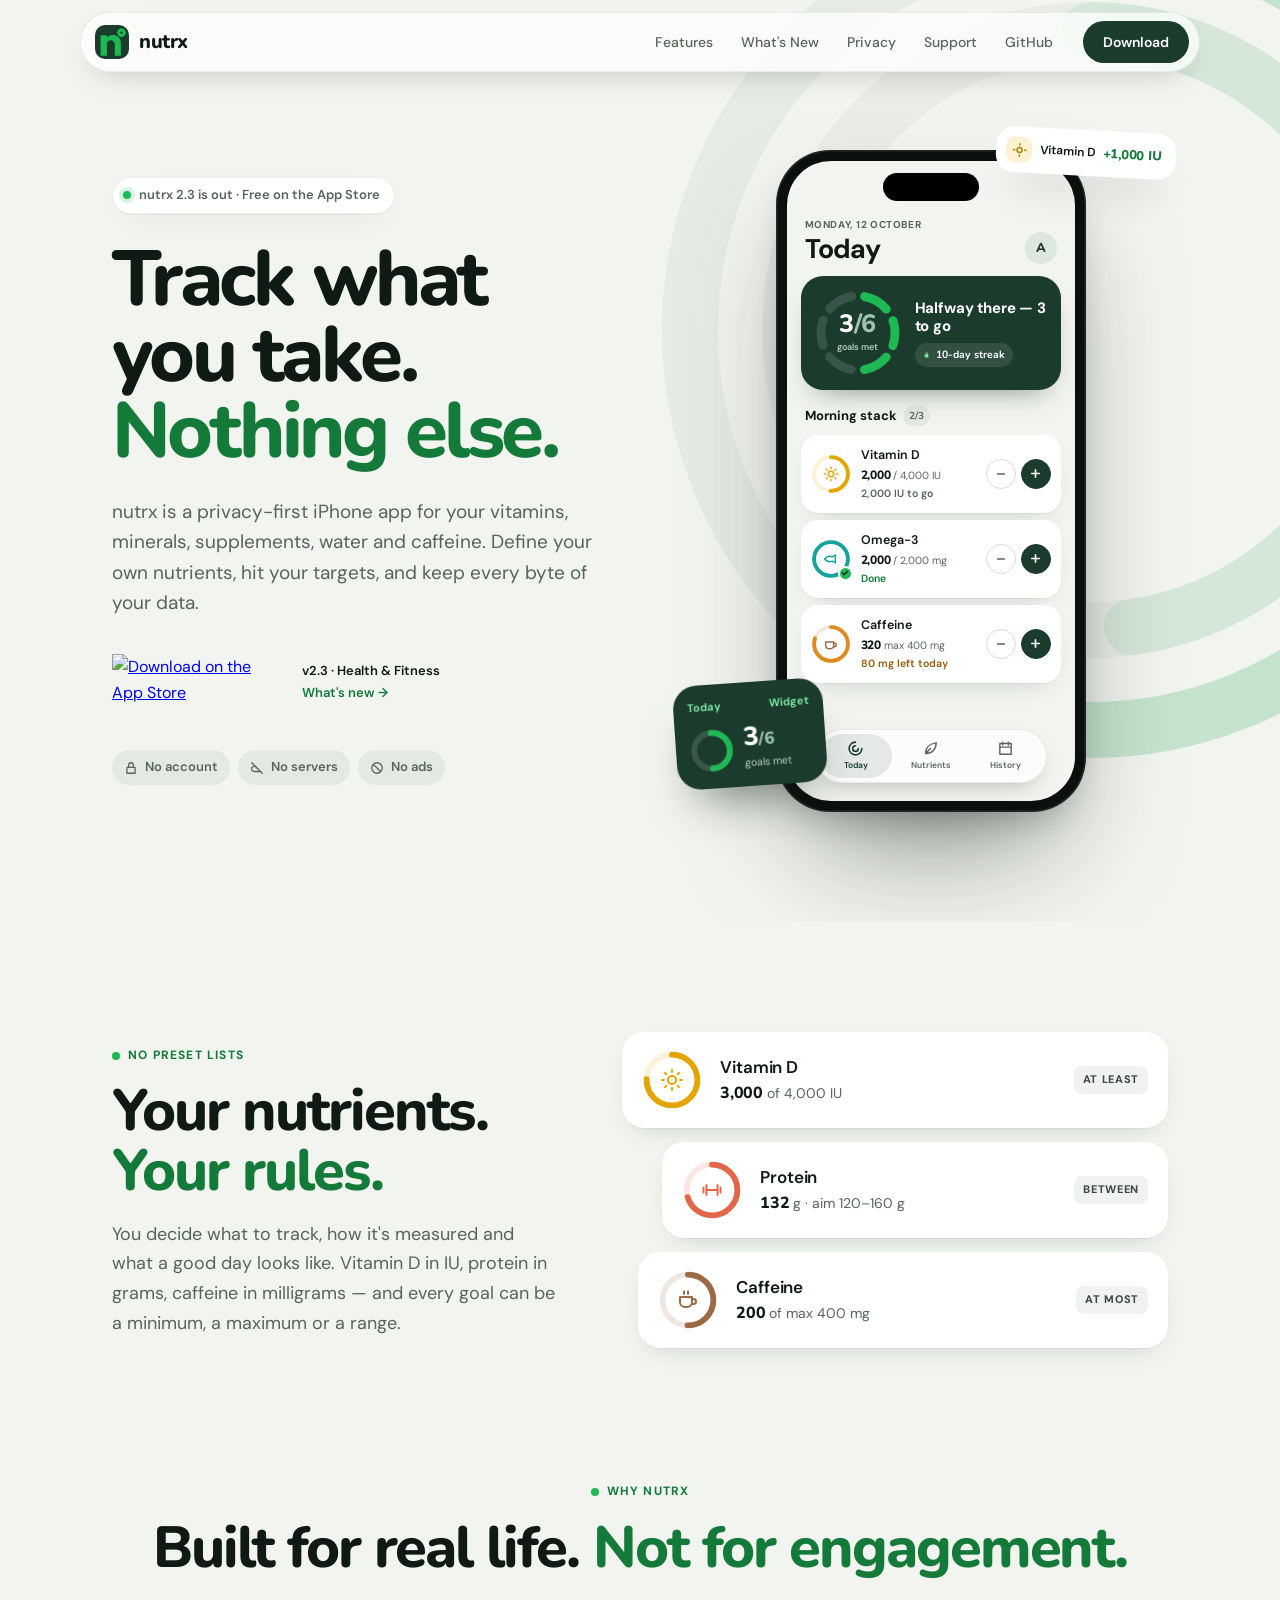
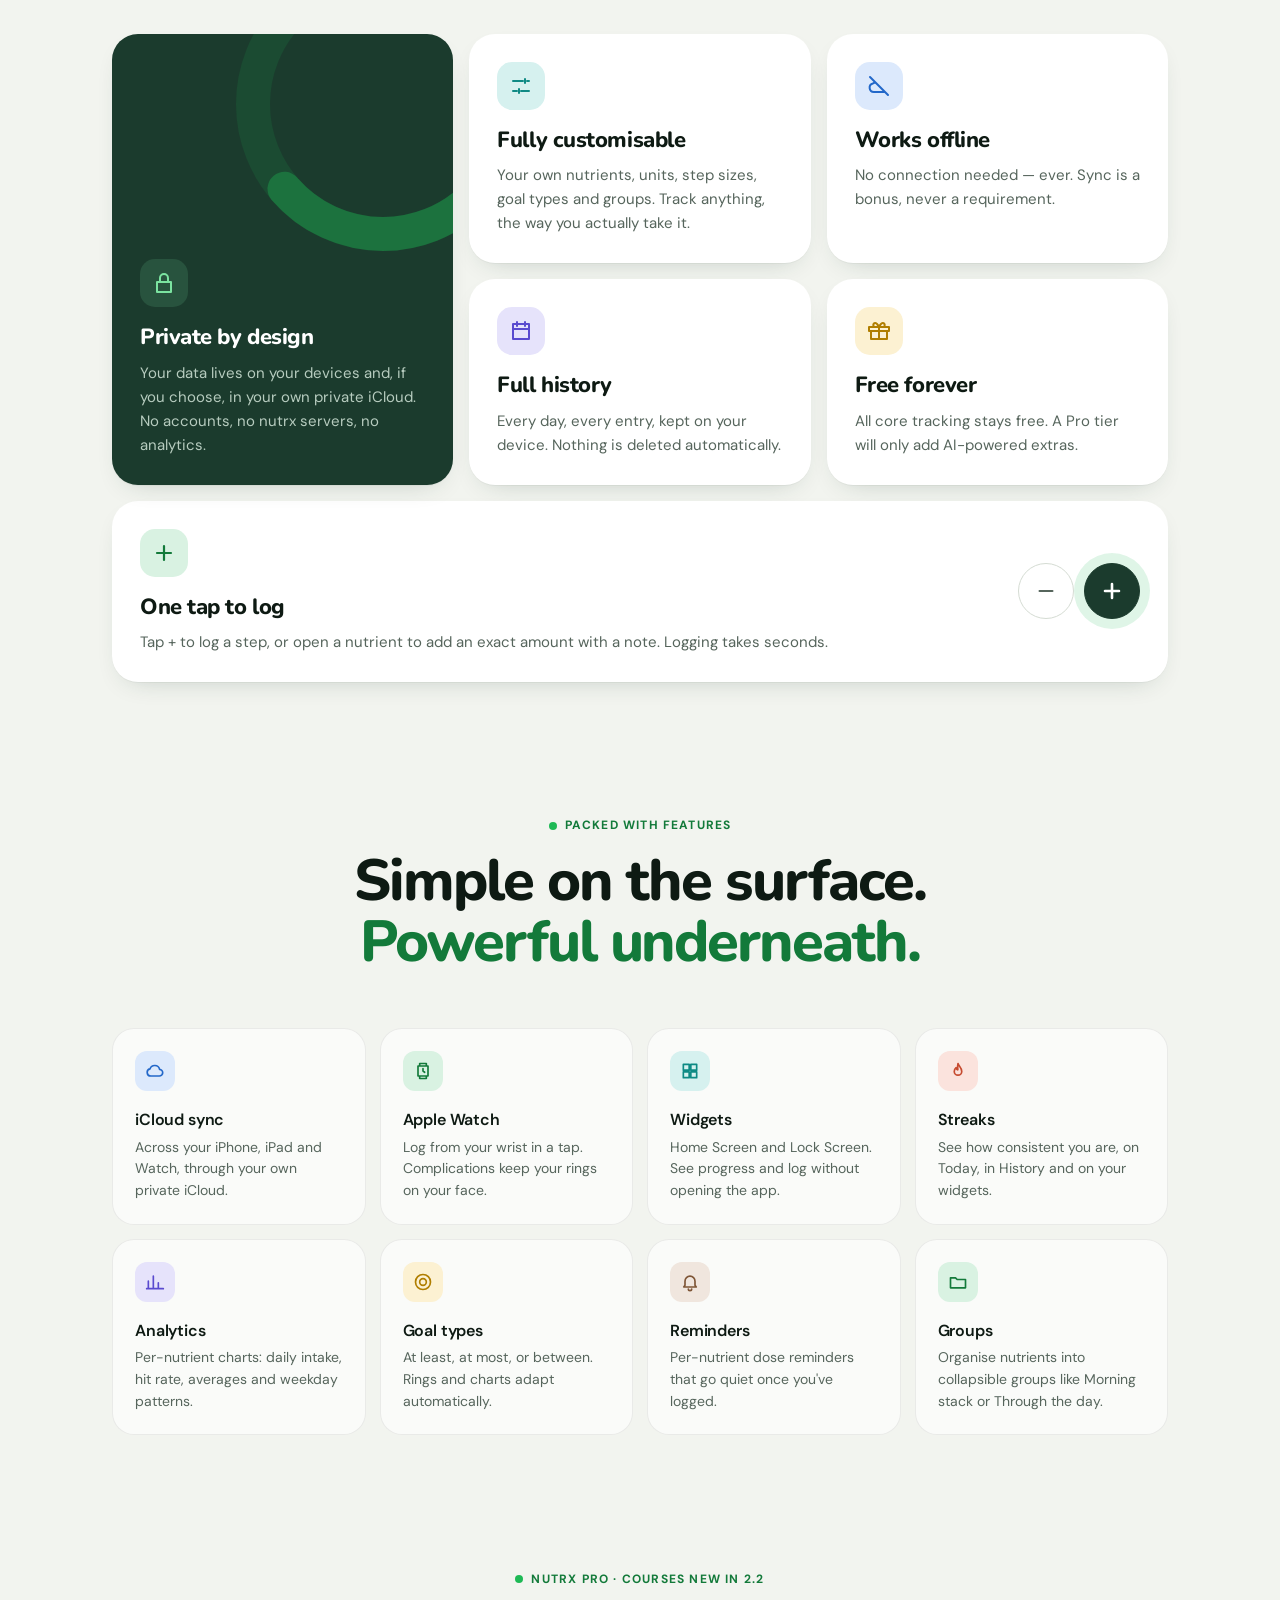
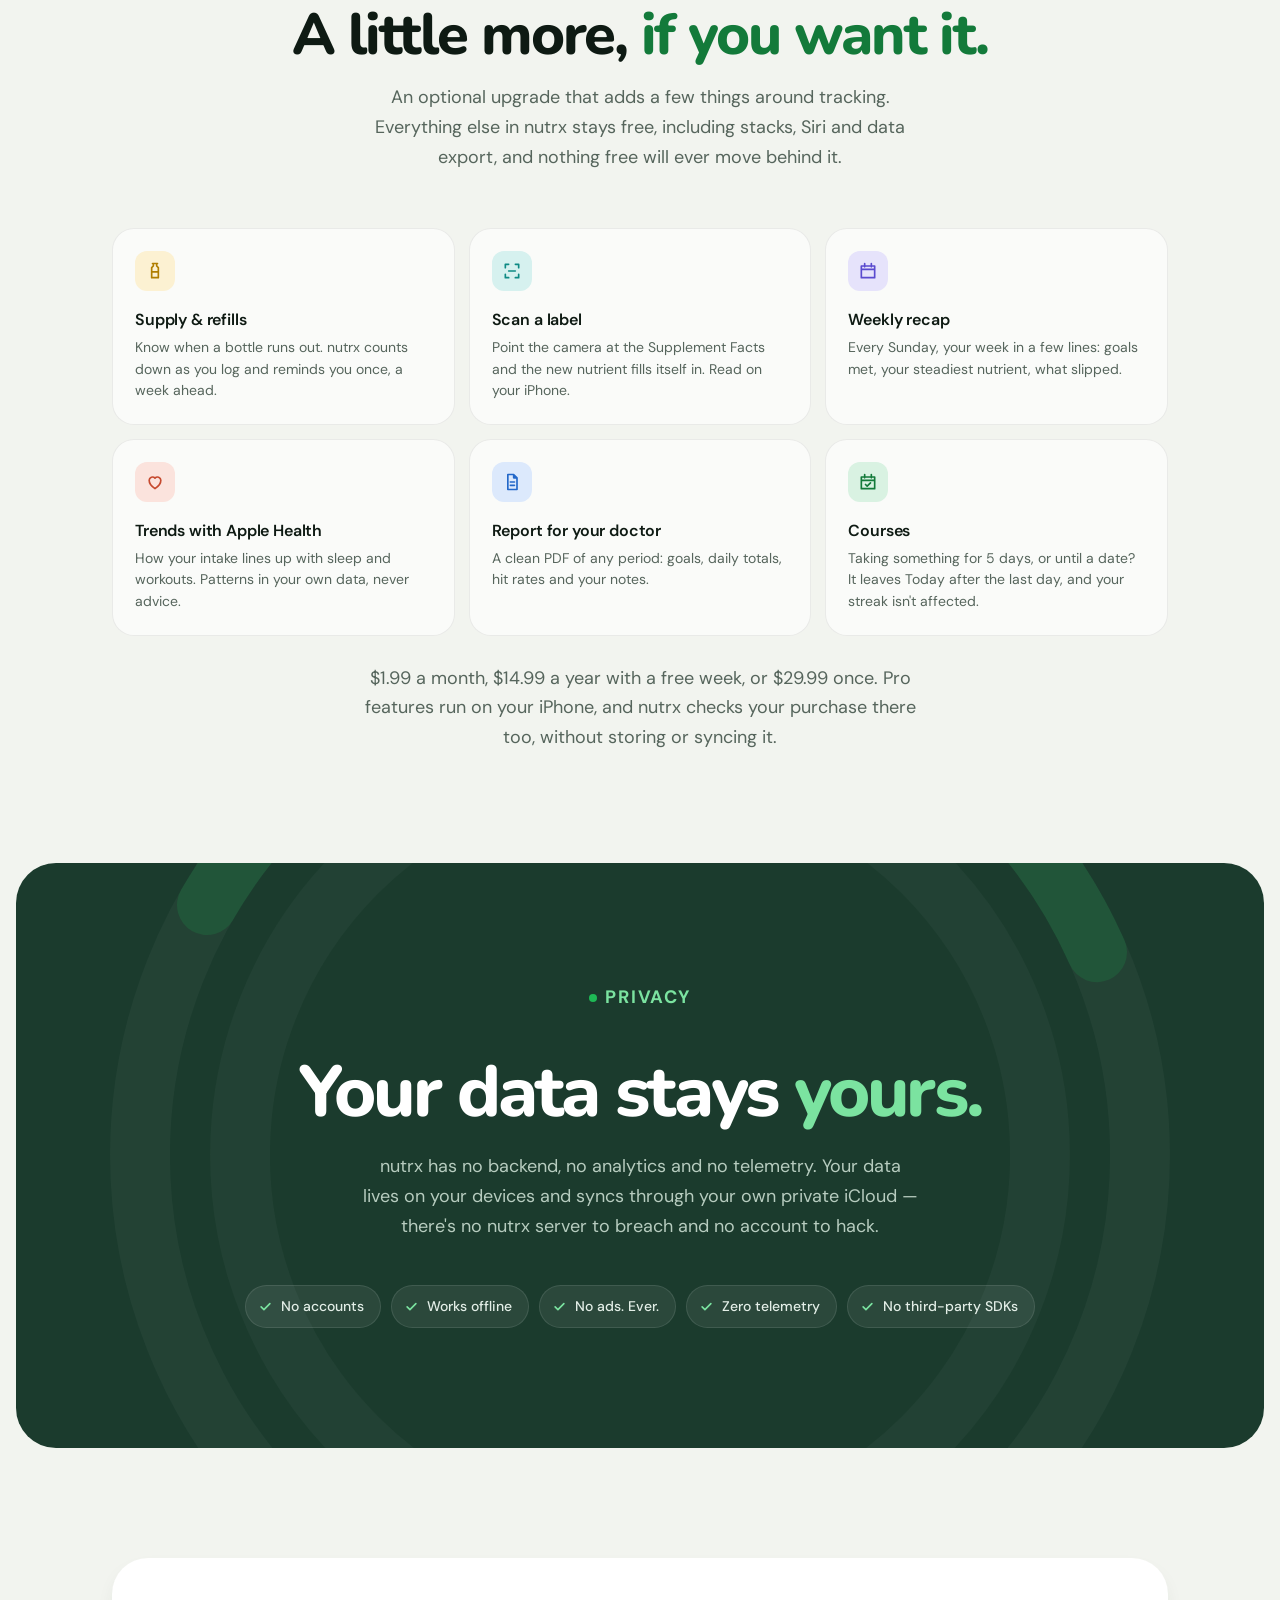
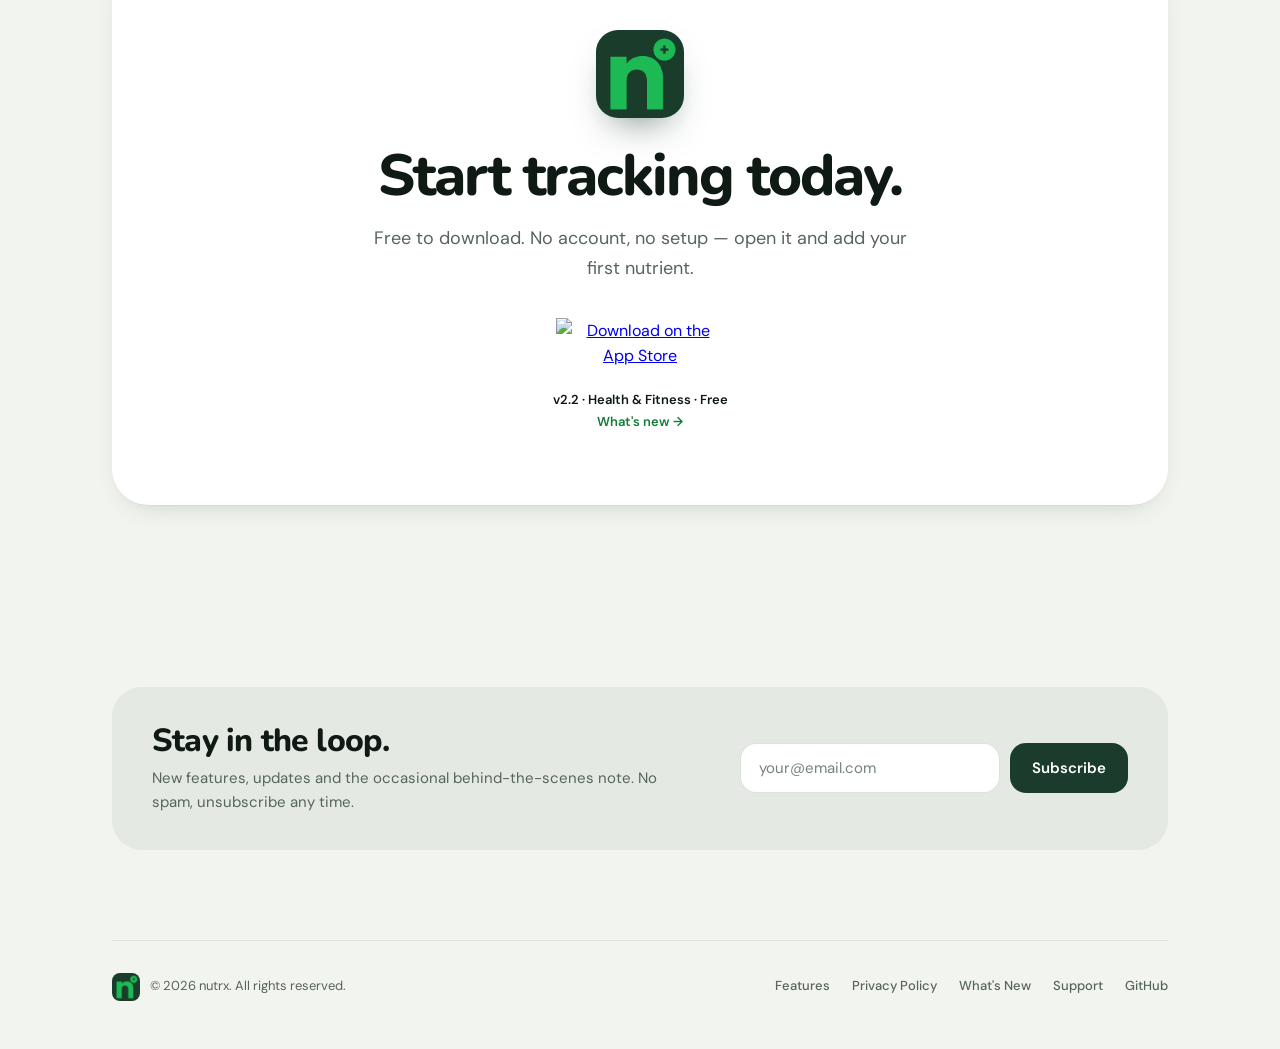
==== index.html @ 5e9a8984 "nutrx 2.3: changelog and version Co-Authored-By: Claude Opus 5.5 <noreply@anthropic.com> Claude-Sess" ====
<!DOCTYPE html>
<html lang="en">
<head>
  <meta charset="UTF-8">
  <meta name="viewport" content="width=device-width, initial-scale=1.0">
  <title>nutrx — Privacy-First Nutrient Tracker for iPhone</title>
  <meta name="description" content="Track vitamins, minerals, supplements, water, caffeine, and any custom nutrient with nutrx, a privacy-first iPhone app. No accounts, no servers, no ads.">
  <meta name="robots" content="index, follow, max-image-preview:large, max-snippet:-1, max-video-preview:-1">
  <meta name="theme-color" content="#F2F4EF">
  <meta name="apple-itunes-app" content="app-id=6760843478">
  <link rel="canonical" href="https://nutrx.nutrx-labs.com/">
  <meta property="og:site_name" content="nutrx">
  <meta property="og:locale" content="en_US">
  <meta property="og:type" content="website">
  <meta property="og:title" content="nutrx — Privacy-First Nutrient Tracker for iPhone">
  <meta property="og:description" content="Track custom nutrients on iPhone without giving up your data. No accounts, no servers, no ads.">
  <meta property="og:url" content="https://nutrx.nutrx-labs.com/">
  <meta property="og:image" content="https://nutrx.nutrx-labs.com/nutrx_icon_1024.png">
  <meta property="og:image:alt" content="nutrx app icon">
  <meta property="og:image:width" content="1024">
  <meta property="og:image:height" content="1024">
  <meta name="twitter:card" content="summary_large_image">
  <meta name="twitter:title" content="nutrx — Privacy-First Nutrient Tracker for iPhone">
  <meta name="twitter:description" content="Track custom nutrients on iPhone without giving up your data. No accounts, no servers, no ads.">
  <meta name="twitter:image" content="https://nutrx.nutrx-labs.com/nutrx_icon_1024.png">
  <link rel="icon" type="image/png" href="nutrx_icon_1024.png">
  <link rel="apple-touch-icon" href="nutrx_icon_1024.png">

  <link rel="preconnect" href="https://fonts.googleapis.com">
  <link rel="preconnect" href="https://fonts.gstatic.com" crossorigin>
  <link href="https://fonts.googleapis.com/css2?family=Nunito:wght@600;700;800&family=DM+Sans:opsz,wght@9..40,300;9..40,400;9..40,500;9..40,600&display=swap" rel="stylesheet">
  <link rel="stylesheet" href="assets/site.css">
  <script type="application/ld+json">
    {
      "@context": "https://schema.org",
      "@type": "SoftwareApplication",
      "name": "nutrx",
      "applicationCategory": "HealthApplication",
      "operatingSystem": "iOS",
      "url": "https://nutrx.nutrx-labs.com/",
      "image": "https://nutrx.nutrx-labs.com/nutrx_icon_1024.png",
      "description": "nutrx is a privacy-first iPhone app for tracking vitamins, minerals, supplements, water, caffeine, and any other custom nutrient.",
      "downloadUrl": "https://apps.apple.com/us/app/nutrx/id6760843478",
      "offers": {
        "@type": "Offer",
        "price": "0",
        "priceCurrency": "USD"
      },
      "publisher": {
        "@type": "Organization",
        "name": "nutrx Labs",
        "url": "https://nutrx.nutrx-labs.com/"
      }
    }
  </script>

  <style>
    .wrap { max-width: 1120px; margin: 0 auto; padding: 0 32px; }
    .num { font-family: var(--display); font-weight: 800; letter-spacing: -0.02em; font-variant-numeric: tabular-nums; }

    /* ─── HERO ─── */
    .hero {
      position: relative;
      overflow: hidden;
      padding: 150px 0 110px;
    }
    .hero-rings {
      position: absolute;
      right: -260px; top: -120px;
      width: 900px; height: 900px;
      pointer-events: none;
    }
    .hero-grid {
      position: relative;
      display: grid;
      grid-template-columns: minmax(0, 1.05fr) minmax(0, 0.95fr);
      gap: 56px;
      align-items: center;
    }
    .hero-badge {
      display: inline-flex; align-items: center; gap: 8px;
      background: var(--bg-white);
      border: 1px solid var(--border);
      border-radius: 999px;
      padding: 7px 14px 7px 10px;
      font-size: 13px; font-weight: 600; color: var(--text-2);
      margin-bottom: 28px;
      box-shadow: var(--shadow-card);
    }
    a.hero-badge { text-decoration: none; transition: color .2s, box-shadow .2s; }
    a.hero-badge:hover { color: var(--text); box-shadow: var(--shadow-card), 0 0 0 2px rgba(30,185,85,0.25); }
    .badge-dot {
      width: 8px; height: 8px;
      background: var(--green); border-radius: 50%;
      box-shadow: 0 0 0 4px rgba(30,185,85,0.18);
    }
    .hero h1 {
      font-family: var(--display);
      font-size: clamp(44px, 6.4vw, 78px);
      font-weight: 800;
      line-height: 0.98;
      letter-spacing: -0.045em;
      margin-bottom: 26px;
      text-wrap: balance;
    }
    .hero h1 em { color: var(--green-ink); }
    .hero-sub {
      font-size: 19px;
      color: var(--text-2);
      max-width: 480px;
      line-height: 1.6;
      margin-bottom: 36px;
      text-wrap: pretty;
    }
    .hero-cta { display: flex; flex-wrap: wrap; align-items: center; gap: 18px 22px; }
    .appstore-btn { display: inline-flex; transition: transform 0.18s; }
    .appstore-btn:hover { transform: translateY(-2px); }
    .appstore-btn img { height: 56px; width: auto; display: block; }
    .version-tag {
      font-size: 13px; color: var(--text-2);
      display: flex; flex-direction: column; gap: 2px;
    }
    .version-tag strong { color: var(--text); font-weight: 600; }
    .whats-new-link {
      color: var(--green-ink); font-weight: 600; text-decoration: none;
    }
    .whats-new-link:hover { text-decoration: underline; text-underline-offset: 3px; }
    .hero-facts {
      margin-top: 40px;
      display: flex; flex-wrap: wrap; gap: 8px;
      list-style: none;
    }
    .hero-facts li {
      display: inline-flex; align-items: center; gap: 7px;
      font-size: 13px; font-weight: 600; color: var(--text-2);
      padding: 7px 12px; border-radius: 999px;
      background: rgba(27,59,45,0.06);
    }
    .hero-facts svg { width: 14px; height: 14px; }

    /* ─── PHONE MOCKUP (new Today screen) ─── */
    .phone-stage { position: relative; display: flex; justify-content: center; }
    .phone {
      position: relative;
      width: 310px;
      border-radius: 54px;
      padding: 11px;
      background: #0B0F0D;
      box-shadow:
        0 60px 120px -40px rgba(14,26,19,0.55),
        0 20px 40px -20px rgba(14,26,19,0.35),
        inset 0 0 0 1.5px rgba(255,255,255,0.10);
    }
    .screen {
      position: relative;
      height: 640px;
      border-radius: 44px;
      overflow: hidden;
      background: var(--bg);
      padding: 56px 14px 0;
    }
    .island {
      position: absolute; top: 12px; left: 50%; transform: translateX(-50%);
      width: 96px; height: 28px; border-radius: 16px; background: #000;
    }
    .s-head { display: flex; align-items: flex-end; justify-content: space-between; padding: 0 4px; }
    .s-date { font-size: 10px; font-weight: 700; letter-spacing: 0.06em; text-transform: uppercase; color: var(--text-2); }
    .s-title { font-family: var(--sans); font-size: 27px; font-weight: 700; letter-spacing: -0.02em; line-height: 1.15; }
    .s-avatar {
      width: 32px; height: 32px; border-radius: 50%;
      background: #DCE7DF; color: var(--accent);
      display: grid; place-items: center;
      font-family: var(--display); font-weight: 800; font-size: 13px;
    }
    .s-hero {
      margin-top: 12px;
      background: var(--bg-dark);
      border-radius: 22px;
      padding: 14px;
      display: flex; align-items: center; gap: 14px;
      color: #fff;
      box-shadow: 0 14px 30px -18px rgba(27,59,45,0.7);
    }
    .s-ring { position: relative; width: 86px; height: 86px; flex: none; }
    .s-ring-label {
      position: absolute; inset: 0;
      display: flex; flex-direction: column; align-items: center; justify-content: center;
    }
    .s-ring-label .num { font-size: 25px; line-height: 1; color: #fff; }
    .s-ring-label .num span { color: #9FC2AE; }
    .s-ring-label small { font-size: 9px; font-weight: 600; color: #B7CCBF; margin-top: 3px; }
    .s-hero-text { display: flex; flex-direction: column; gap: 8px; min-width: 0; }
    .s-hero-text b { font-size: 15px; line-height: 1.2; letter-spacing: -0.01em; }
    .s-streak {
      align-self: flex-start;
      display: inline-flex; align-items: center; gap: 4px;
      padding: 4px 8px 4px 6px; border-radius: 999px;
      background: rgba(255,255,255,0.10);
      font-family: var(--display); font-weight: 700; font-size: 10.5px;
    }
    .s-group {
      margin: 16px 4px 8px;
      display: flex; align-items: center; gap: 6px;
      font-size: 13px; font-weight: 700;
    }
    .s-count {
      font-family: var(--display); font-weight: 700; font-size: 10px; color: var(--text-2);
      padding: 2px 6px; border-radius: 999px; background: rgba(14,26,19,0.06);
    }
    .s-card {
      display: flex; align-items: center; gap: 10px;
      background: #fff; border-radius: 17px;
      padding: 10px;
      margin-bottom: 7px;
      box-shadow: var(--shadow-card);
    }
    .s-mini { position: relative; width: 40px; height: 40px; flex: none; }
    .s-mini svg.ic { position: absolute; left: 12px; top: 12px; width: 16px; height: 16px; }
    .s-check {
      position: absolute; right: -2px; bottom: -2px;
      width: 15px; height: 15px; border-radius: 50%;
      background: var(--green); border: 2px solid #fff;
      display: grid; place-items: center;
    }
    .s-body { flex: 1; min-width: 0; display: flex; flex-direction: column; gap: 1px; }
    .s-body b { font-size: 12.5px; font-weight: 600; }
    .s-body span { font-size: 10.5px; color: var(--text-2); }
    .s-body span .num { font-size: 12px; color: var(--text); }
    .s-status { font-size: 9.5px; font-weight: 600; color: var(--text-2); }
    .s-status.ok { color: var(--green-ink); }
    .s-status.warn { color: #9A5A0C; }
    .s-btns { display: flex; gap: 5px; }
    .s-btn {
      width: 30px; height: 30px; border-radius: 50%;
      display: grid; place-items: center;
      border: 1.3px solid #D5DCD3; background: transparent;
    }
    .s-btn.add { background: var(--accent); border-color: var(--accent); }
    .s-tabbar {
      position: absolute; left: 50%; bottom: 18px; transform: translateX(-50%);
      display: flex; gap: 3px; padding: 4px;
      border-radius: 28px;
      background: rgba(255,255,255,0.75);
      border: 1px solid rgba(14,26,19,0.08);
      backdrop-filter: blur(18px); -webkit-backdrop-filter: blur(18px);
      box-shadow: 0 10px 24px -12px rgba(14,26,19,0.35);
    }
    .s-tab {
      width: 72px; height: 44px; border-radius: 22px;
      display: flex; flex-direction: column; align-items: center; justify-content: center; gap: 2px;
      font-size: 8.5px; font-weight: 600; color: var(--text-2);
    }
    .s-tab.on { background: rgba(27,59,45,0.10); color: var(--accent); }
    .s-tab svg { width: 17px; height: 17px; }

    .float-widget {
      position: absolute;
      left: -18px; bottom: 26px;
      width: 150px;
      padding: 14px;
      border-radius: 24px;
      background: var(--bg-dark);
      color: #fff;
      box-shadow: 0 30px 50px -24px rgba(14,26,19,0.6);
      transform: rotate(-4deg);
    }
    .float-widget .fw-top { display: flex; justify-content: space-between; font-size: 11px; font-weight: 700; color: var(--green-soft); }
    .float-widget .fw-main { display: flex; align-items: center; gap: 10px; margin-top: 10px; }
    .float-widget .num { font-size: 26px; line-height: 1; }
    .float-widget .num span { color: #9FC2AE; font-size: 17px; }
    .float-widget small { display: block; font-size: 10.5px; color: #B7CCBF; margin-top: 3px; }
    .float-log {
      position: absolute;
      right: -8px; top: -20px;
      display: flex; align-items: center; gap: 8px;
      padding: 10px 14px 10px 10px;
      border-radius: 18px;
      background: #fff;
      box-shadow: 0 24px 40px -20px rgba(14,26,19,0.45);
      transform: rotate(3deg);
      font-size: 12px; font-weight: 600;
    }
    .float-log .dot { width: 26px; height: 26px; border-radius: 9px; background: #FCF1D2; display: grid; place-items: center; }
    .float-log .num { font-size: 13px; color: var(--green-ink); }

    /* ─── SECTION BASICS ─── */
    section { scroll-margin-top: 90px; }
    .section { padding: 110px 0; }
    .eyebrow {
      display: inline-flex; align-items: center; gap: 8px;
      font-size: 12px; font-weight: 700;
      letter-spacing: 0.1em; text-transform: uppercase;
      color: var(--green-ink);
      margin-bottom: 16px;
    }
    .eyebrow::before { content: ''; width: 8px; height: 8px; border-radius: 50%; background: var(--green); }
    .section-h {
      font-family: var(--display);
      font-size: clamp(36px, 4.6vw, 58px);
      font-weight: 800;
      line-height: 1.04;
      letter-spacing: -0.035em;
      text-wrap: balance;
    }
    .section-h em { color: var(--green-ink); }
    .section-lead {
      margin-top: 18px;
      font-size: 18px; line-height: 1.65;
      color: var(--text-2);
      max-width: 560px;
      text-wrap: pretty;
    }
    .center { text-align: center; }
    .center .section-lead { margin-left: auto; margin-right: auto; }

    /* ─── YOUR RULES ─── */
    .rules-grid {
      display: grid;
      grid-template-columns: minmax(0, 0.9fr) minmax(0, 1.1fr);
      gap: 64px;
      align-items: center;
    }
    .goal-stack { display: flex; flex-direction: column; gap: 14px; }
    .goal-card {
      display: flex; align-items: center; gap: 18px;
      background: #fff;
      border-radius: var(--r);
      padding: 18px 20px;
      box-shadow: var(--shadow-card);
    }
    .goal-card:nth-child(2) { margin-left: 40px; }
    .goal-card:nth-child(3) { margin-left: 16px; }
    .goal-ring { position: relative; width: 60px; height: 60px; flex: none; }
    .goal-ring svg.ic { position: absolute; left: 18px; top: 18px; width: 24px; height: 24px; }
    .goal-body { flex: 1; min-width: 0; }
    .goal-body h3 { font-size: 17px; font-weight: 600; letter-spacing: -0.01em; }
    .goal-body p { font-size: 14px; color: var(--text-2); }
    .goal-body p .num { font-size: 16px; color: var(--text); }
    .goal-type {
      font-size: 11px; font-weight: 800; letter-spacing: 0.06em;
      padding: 5px 9px; border-radius: 8px;
      background: rgba(14,26,19,0.06); color: #3D4B43;
      white-space: nowrap;
    }

    /* ─── WHY (bento) ─── */
    .bento {
      margin-top: 56px;
      display: grid;
      grid-template-columns: repeat(3, minmax(0, 1fr));
      gap: 16px;
    }
    .tile {
      background: #fff;
      border-radius: 26px;
      padding: 28px;
      box-shadow: var(--shadow-card);
      display: flex; flex-direction: column; gap: 10px;
    }
    .tile h3 {
      font-family: var(--display);
      font-size: 22px; font-weight: 800;
      letter-spacing: -0.02em; line-height: 1.15;
      margin-top: 8px;
    }
    .tile p { font-size: 15px; color: var(--text-2); line-height: 1.6; }
    .tile-icon {
      width: 48px; height: 48px; border-radius: 15px;
      display: grid; place-items: center;
    }
    .tile-icon svg { width: 24px; height: 24px; }
    .tile--dark {
      grid-row: span 2;
      background: var(--bg-dark);
      color: #fff;
      position: relative; overflow: hidden;
      justify-content: flex-end;
      min-height: 360px;
    }
    .tile--dark p { color: #B7CCBF; }
    .tile--dark .tile-icon { background: rgba(123,227,160,0.14); }
    .tile--dark .tile-rings { position: absolute; right: -90px; top: -90px; width: 320px; height: 320px; }
    .tile--wide { grid-column: 1 / -1; flex-direction: row; align-items: center; gap: 28px; }
    .tile--wide .tile-text { flex: 1; display: flex; flex-direction: column; gap: 10px; }
    .tap-demo { display: flex; align-items: center; gap: 10px; flex: none; }
    .tap-demo .tbtn {
      width: 56px; height: 56px; border-radius: 50%;
      display: grid; place-items: center;
      border: 1.5px solid #D5DCD3;
    }
    .tap-demo .tbtn.add { background: var(--accent); border-color: var(--accent); box-shadow: 0 0 0 10px rgba(30,185,85,0.14); }

    /* ─── CAPABILITIES ─── */
    .cap-grid {
      margin-top: 56px;
      display: grid;
      grid-template-columns: repeat(4, minmax(0, 1fr));
      gap: 14px;
    }
    .cap {
      background: rgba(255,255,255,0.6);
      border: 1px solid var(--border);
      border-radius: 22px;
      padding: 22px;
      transition: background 0.2s, box-shadow 0.2s, transform 0.2s;
    }
    .cap:hover { background: #fff; box-shadow: var(--shadow-card); transform: translateY(-2px); }
    .cap-icon {
      width: 40px; height: 40px; border-radius: 12px;
      display: grid; place-items: center;
      margin-bottom: 16px;
    }
    .cap-icon svg { width: 20px; height: 20px; }
    .cap h3 { font-size: 16px; font-weight: 600; letter-spacing: -0.01em; margin-bottom: 4px; }
    .cap p { font-size: 14px; color: var(--text-2); line-height: 1.55; }
    /* nutrx Pro's six features: two rows of three on wide screens. */
    .cap-grid--six { grid-template-columns: repeat(3, minmax(0, 1fr)); }

    .tint-sun    { background: #FCF1D2; } .tint-sun svg    { stroke: #B07E00; }
    .tint-teal   { background: #D6F1EF; } .tint-teal svg   { stroke: #0F8A84; }
    .tint-indigo { background: #E6E3FB; } .tint-indigo svg { stroke: #5A4BCF; }
    .tint-blue   { background: #DCE9FC; } .tint-blue svg   { stroke: #2368C9; }
    .tint-coral  { background: #FBE3DD; } .tint-coral svg  { stroke: #C64A2F; }
    .tint-brown  { background: #F0E6DE; } .tint-brown svg  { stroke: #7E5536; }
    .tint-green  { background: #D9F2E2; } .tint-green svg  { stroke: #137A3A; }

    /* ─── PRIVACY ─── */
    .privacy {
      position: relative;
      overflow: hidden;
      margin: 0 16px;
      border-radius: 40px;
      background: var(--bg-dark);
      color: #fff;
      padding: 120px 0;
      text-align: center;
    }
    .privacy-rings { position: absolute; left: 50%; top: 50%; width: 1100px; height: 1100px; transform: translate(-50%, -50%); pointer-events: none; }
    .privacy .wrap { position: relative; }
    .privacy .eyebrow { color: var(--green-soft); }
    .privacy h2 {
      font-family: var(--display);
      font-size: clamp(40px, 6vw, 72px);
      font-weight: 800; line-height: 1.0;
      letter-spacing: -0.04em;
      margin-bottom: 24px;
      text-wrap: balance;
    }
    .privacy h2 em { color: var(--green-soft); }
    .privacy p {
      font-size: 18px;
      color: #B7CCBF;
      max-width: 560px; margin: 0 auto 44px;
      line-height: 1.65;
    }
    .priv-pills { display: flex; flex-wrap: wrap; gap: 10px; justify-content: center; list-style: none; }
    .priv-pill {
      display: inline-flex; align-items: center; gap: 8px;
      background: rgba(255,255,255,0.07);
      border: 1px solid rgba(255,255,255,0.10);
      border-radius: 999px;
      padding: 9px 16px 9px 12px;
      font-size: 14px; font-weight: 500; color: #E3EEE7;
    }
    .priv-pill svg { width: 15px; height: 15px; stroke: var(--green-soft); }

    /* ─── DOWNLOAD ─── */
    .download-card {
      background: #fff;
      border-radius: 36px;
      padding: 72px 32px;
      text-align: center;
      box-shadow: var(--shadow-card);
      display: flex; flex-direction: column; align-items: center;
    }
    .download-card img.icon { width: 88px; height: 88px; border-radius: 22px; margin-bottom: 28px; box-shadow: 0 18px 36px -16px rgba(27,59,45,0.6); }
    .download-card .section-lead { margin-bottom: 34px; }
    .download-card .version-tag { align-items: center; margin-top: 16px; }

    /* ─── NEWSLETTER ─── */
    .newsletter { padding: 72px 0 90px; }
    .newsletter-inner {
      display: flex; align-items: center;
      justify-content: space-between; gap: 40px;
      padding: 36px 40px;
      border-radius: 30px;
      background: rgba(27,59,45,0.06);
    }
    .newsletter-text h3 {
      font-family: var(--display);
      font-size: clamp(24px, 3vw, 32px);
      font-weight: 800; line-height: 1.15;
      letter-spacing: -0.025em;
      margin-bottom: 6px;
    }
    .newsletter-text p { font-size: 15px; color: var(--text-2); line-height: 1.6; }
    .newsletter-form { display: flex; gap: 10px; flex-shrink: 0; }
    .newsletter-form label { position: absolute; width: 1px; height: 1px; overflow: hidden; clip: rect(0 0 0 0); }
    .newsletter-form input {
      width: 260px; height: 50px;
      padding: 0 18px;
      border: 1.5px solid var(--border-med);
      border-radius: 16px;
      font-family: var(--sans); font-size: 15px;
      background: #fff; outline: none;
      color: var(--text);
      transition: border-color 0.18s, box-shadow 0.18s;
    }
    .newsletter-form input::placeholder { color: var(--text-3); }
    .newsletter-form input:focus { border-color: var(--green); box-shadow: 0 0 0 4px rgba(30,185,85,0.18); }
    .newsletter-form button {
      height: 50px;
      background: var(--accent); color: #fff;
      border: none; cursor: pointer;
      padding: 0 22px; border-radius: 16px;
      font-family: var(--sans); font-size: 15px; font-weight: 600;
      transition: background 0.18s; white-space: nowrap;
    }
    .newsletter-form button:hover { background: #24503C; }
    .newsletter-thanks {
      display: none;
      align-items: center; gap: 8px;
      font-size: 15px; font-weight: 600; color: var(--green-ink);
      flex-shrink: 0;
    }

    /* ─── FOOTER ─── */
    .footer {
      padding: 32px 0 48px;
      border-top: 1px solid var(--border);
      display: flex; align-items: center; justify-content: space-between; gap: 20px;
    }
    .footer-brand { display: flex; align-items: center; gap: 10px; font-size: 13px; color: var(--text-2); }
    .footer-brand img { width: 28px; height: 28px; border-radius: 8px; }
    .footer-links { display: flex; flex-wrap: wrap; gap: 6px 22px; }
    .footer-links a { font-size: 13px; font-weight: 500; color: var(--text-2); text-decoration: none; }
    .footer-links a:hover { color: var(--text); }

    /* ─── ANIMATIONS ─── */
    .fu {
      opacity: 0;
      transform: translateY(24px);
      transition: opacity 0.7s cubic-bezier(0.22,1,0.36,1), transform 0.7s cubic-bezier(0.22,1,0.36,1);
    }
    .fu.in { opacity: 1; transform: none; }
    @media (prefers-reduced-motion: reduce) {
      .fu { opacity: 1; transform: none; }
    }

    /* ─── RESPONSIVE ─── */
    @media (max-width: 960px) {
      .hero { padding: 130px 0 80px; }
      .hero-grid, .rules-grid { grid-template-columns: 1fr; gap: 56px; }
      .hero-copy { text-align: center; display: flex; flex-direction: column; align-items: center; }
      .hero-cta, .hero-facts { justify-content: center; }
      .version-tag { align-items: center; }
      .bento { grid-template-columns: repeat(2, minmax(0, 1fr)); }
      .tile--dark { grid-row: auto; grid-column: span 2; min-height: 280px; }
      .tile--wide { grid-column: span 2; }
      .cap-grid { grid-template-columns: repeat(2, minmax(0, 1fr)); }
      .goal-card:nth-child(n) { margin-left: 0; }
    }
    @media (max-width: 640px) {
      .wrap { padding: 0 20px; }
      .section { padding: 80px 0; }
      .bento { grid-template-columns: 1fr; }
      .tile--dark, .tile--wide { grid-column: auto; }
      .tile--wide { flex-direction: column; align-items: flex-start; }
      .cap-grid { grid-template-columns: 1fr; }
      .privacy { margin: 0 8px; border-radius: 30px; padding: 88px 0; }
      .newsletter-inner { flex-direction: column; align-items: stretch; padding: 28px 22px; gap: 22px; }
      .newsletter-form { width: 100%; }
      .newsletter-form input { flex: 1; width: auto; min-width: 0; }
      .footer { flex-direction: column; text-align: center; }
      .footer-links { justify-content: center; }
      .float-widget { left: -2px; bottom: 14px; width: 132px; }
      .float-log { right: 0; top: -24px; }
      .phone { width: 290px; }
      .screen { height: 600px; }
    }
  </style>
</head>
<body>

<!-- ── NAV ── -->
<header class="nav nav--home nav--menu">
  <a href="#" class="nav-logo">
    <img src="nutrx_icon_1024.png" alt="">
    <span class="nav-logo-text">nutrx</span>
  </a>
  <div class="nav-right">
    <nav class="nav-links" aria-label="Primary" id="site-menu">
      <a href="features.html" class="nav-link">Features</a>
      <a href="changelog.html" class="nav-link">What's New</a>
      <a href="privacy.html" class="nav-link">Privacy</a>
      <a href="support.html" class="nav-link">Support</a>
      <a href="https://github.com/a7ex-turcan/nutrx" target="_blank" rel="noopener" class="nav-link">GitHub</a>
    </nav>
    <a href="https://apps.apple.com/us/app/nutrx/id6760843478" target="_blank" rel="noopener" class="nav-btn">Download</a>
    <button class="nav-toggle" type="button" aria-expanded="false" aria-controls="site-menu" aria-label="Open menu">
      <span class="nav-toggle-box" aria-hidden="true"><span></span><span></span><span></span></span>
    </button>
  </div>
</header>

<main>

<!-- ── HERO ── -->
<section class="hero">
  <svg class="hero-rings" viewBox="0 0 900 900" aria-hidden="true">
    <circle cx="450" cy="450" r="400" fill="none" stroke="rgba(27,59,45,0.05)" stroke-width="56"/>
    <circle cx="450" cy="450" r="400" fill="none" stroke="rgba(30,185,85,0.16)" stroke-width="56" stroke-linecap="round" stroke-dasharray="1500 2600" transform="rotate(-90 450 450)"/>
    <circle cx="450" cy="450" r="300" fill="none" stroke="rgba(27,59,45,0.04)" stroke-width="56"/>
    <circle cx="450" cy="450" r="300" fill="none" stroke="rgba(30,185,85,0.10)" stroke-width="56" stroke-linecap="round" stroke-dasharray="900 2000" transform="rotate(-90 450 450)"/>
  </svg>

  <div class="wrap hero-grid">
    <div class="hero-copy">
      <a class="hero-badge fu" href="changelog.html"><span class="badge-dot"></span>nutrx 2.3 is out · Free on the App Store</a>
      <h1 class="fu">Track what you take. <em>Nothing else.</em></h1>
      <p class="hero-sub fu">nutrx is a privacy-first iPhone app for your vitamins, minerals, supplements, water and caffeine. Define your own nutrients, hit your targets, and keep every byte of your data.</p>
      <div class="hero-cta fu">
        <a class="appstore-btn" href="https://apps.apple.com/us/app/nutrx/id6760843478?itscg=30200&itsct=apps_box_badge&mttnsubad=6760843478">
          <img src="https://toolbox.marketingtools.apple.com/api/v2/badges/download-on-the-app-store/black/en-us?releaseDate=1774224000" alt="Download on the App Store" width="168" height="56">
        </a>
        <p class="version-tag"><strong>v2.3 · Health &amp; Fitness</strong><a href="changelog.html" class="whats-new-link">What's new →</a></p>
      </div>
      <ul class="hero-facts fu" aria-label="Highlights">
        <li><svg viewBox="0 0 24 24" fill="none" stroke="currentColor" stroke-width="2.2" stroke-linecap="round" stroke-linejoin="round" aria-hidden="true"><path d="M5 11h14v10H5zM8 11V7a4 4 0 0 1 8 0v4"/></svg>No account</li>
        <li><svg viewBox="0 0 24 24" fill="none" stroke="currentColor" stroke-width="2.2" stroke-linecap="round" stroke-linejoin="round" aria-hidden="true"><path d="M3 3l18 18M8.5 8.6A6 6 0 0 0 6 9.5 4.3 4.3 0 0 0 7 18h10"/></svg>No servers</li>
        <li><svg viewBox="0 0 24 24" fill="none" stroke="currentColor" stroke-width="2.2" stroke-linecap="round" stroke-linejoin="round" aria-hidden="true"><path d="M12 3a9 9 0 1 0 0 18a9 9 0 1 0 0-18zM5.6 5.6l12.8 12.8"/></svg>No ads</li>
      </ul>
    </div>

    <div class="phone-stage fu">
      <div class="phone" role="img" aria-label="The nutrx Today screen: 3 of 6 daily goals met, with Vitamin D, Omega-3 and Magnesium cards">
        <div class="screen" aria-hidden="true">
          <div class="island"></div>
          <div class="s-head">
            <div>
              <div class="s-date">Monday, 12 October</div>
              <div class="s-title">Today</div>
            </div>
            <div class="s-avatar">A</div>
          </div>

          <div class="s-hero">
            <div class="s-ring">
              <svg width="86" height="86" viewBox="0 0 116 116">
                <circle cx="58" cy="58" r="50" fill="none" stroke="#1EB955" stroke-width="12" stroke-linecap="round" stroke-dasharray="34.4 279.8" stroke-dashoffset="-9" transform="rotate(-90 58 58)"/>
                <circle cx="58" cy="58" r="50" fill="none" stroke="#1EB955" stroke-width="12" stroke-linecap="round" stroke-dasharray="34.4 279.8" stroke-dashoffset="-61.36" transform="rotate(-90 58 58)"/>
                <circle cx="58" cy="58" r="50" fill="none" stroke="#1EB955" stroke-width="12" stroke-linecap="round" stroke-dasharray="34.4 279.8" stroke-dashoffset="-113.72" transform="rotate(-90 58 58)"/>
                <circle cx="58" cy="58" r="50" fill="none" stroke="rgba(255,255,255,0.13)" stroke-width="12" stroke-linecap="round" stroke-dasharray="34.4 279.8" stroke-dashoffset="-166.08" transform="rotate(-90 58 58)"/>
                <circle cx="58" cy="58" r="50" fill="none" stroke="rgba(255,255,255,0.13)" stroke-width="12" stroke-linecap="round" stroke-dasharray="34.4 279.8" stroke-dashoffset="-218.44" transform="rotate(-90 58 58)"/>
                <circle cx="58" cy="58" r="50" fill="none" stroke="rgba(255,255,255,0.13)" stroke-width="12" stroke-linecap="round" stroke-dasharray="34.4 279.8" stroke-dashoffset="-270.8" transform="rotate(-90 58 58)"/>
              </svg>
              <div class="s-ring-label"><span class="num">3<span>/6</span></span><small>goals met</small></div>
            </div>
            <div class="s-hero-text">
              <b>Halfway there — 3 to go</b>
              <span class="s-streak">
                <svg width="11" height="11" viewBox="0 0 24 24" fill="#7BE3A0"><path d="M12 3c.8 3 4.5 4.8 4.5 9.5a4.5 4.5 0 0 1-9 0c0-2.2 1.2-3.6 2.2-4.5.3 1.6 1.1 2.6 2.1 2.6-.3-2.6-.6-4.9.2-7.6z"/></svg>
                10-day streak
              </span>
            </div>
          </div>

          <div class="s-group">Morning stack <span class="s-count">2/3</span></div>

          <div class="s-card">
            <div class="s-mini">
              <svg width="40" height="40" viewBox="0 0 52 52"><circle cx="26" cy="26" r="22" fill="none" stroke="rgba(229,165,0,0.16)" stroke-width="5"/><circle cx="26" cy="26" r="22" fill="none" stroke="#E5A500" stroke-width="5" stroke-linecap="round" stroke-dasharray="69.1 138.2" transform="rotate(-90 26 26)"/></svg>
              <svg class="ic" viewBox="0 0 24 24" fill="none" stroke="#E5A500" stroke-width="2.2" stroke-linecap="round"><path d="M12 8a4 4 0 1 0 0 8a4 4 0 1 0 0-8zM12 2v2M12 20v2M4.9 4.9l1.4 1.4M17.7 17.7l1.4 1.4M2 12h2M20 12h2M4.9 19.1l1.4-1.4M17.7 6.3l1.4-1.4"/></svg>
            </div>
            <div class="s-body"><b>Vitamin D</b><span><span class="num">2,000</span> / 4,000 IU</span><span class="s-status">2,000 IU to go</span></div>
            <div class="s-btns">
              <span class="s-btn"><svg width="12" height="12" viewBox="0 0 24 24" fill="none" stroke="#56655C" stroke-width="2.8" stroke-linecap="round"><path d="M5 12h14"/></svg></span>
              <span class="s-btn add"><svg width="13" height="13" viewBox="0 0 24 24" fill="none" stroke="#fff" stroke-width="3" stroke-linecap="round"><path d="M12 5v14M5 12h14"/></svg></span>
            </div>
          </div>

          <div class="s-card">
            <div class="s-mini">
              <svg width="40" height="40" viewBox="0 0 52 52"><circle cx="26" cy="26" r="22" fill="none" stroke="#13A39C" stroke-width="5"/></svg>
              <svg class="ic" viewBox="0 0 24 24" fill="none" stroke="#13A39C" stroke-width="2.2" stroke-linecap="round" stroke-linejoin="round"><path d="M2.5 12c2.8-3.6 7.5-5 11.5-3.2L18.5 6v12L14 15.2C10 17 5.3 15.6 2.5 12z"/></svg>
              <span class="s-check"><svg width="8" height="8" viewBox="0 0 24 24" fill="none" stroke="#0E1A13" stroke-width="4" stroke-linecap="round" stroke-linejoin="round"><path d="M5 12.5l4.5 4.5L19 7.5"/></svg></span>
            </div>
            <div class="s-body"><b>Omega-3</b><span><span class="num">2,000</span> / 2,000 mg</span><span class="s-status ok">Done</span></div>
            <div class="s-btns">
              <span class="s-btn"><svg width="12" height="12" viewBox="0 0 24 24" fill="none" stroke="#56655C" stroke-width="2.8" stroke-linecap="round"><path d="M5 12h14"/></svg></span>
              <span class="s-btn add"><svg width="13" height="13" viewBox="0 0 24 24" fill="none" stroke="#fff" stroke-width="3" stroke-linecap="round"><path d="M12 5v14M5 12h14"/></svg></span>
            </div>
          </div>

          <div class="s-card">
            <div class="s-mini">
              <svg width="40" height="40" viewBox="0 0 52 52"><circle cx="26" cy="26" r="22" fill="none" stroke="rgba(155,106,69,0.16)" stroke-width="5"/><circle cx="26" cy="26" r="22" fill="none" stroke="#E08A1E" stroke-width="5" stroke-linecap="round" stroke-dasharray="110.6 138.2" transform="rotate(-90 26 26)"/></svg>
              <svg class="ic" viewBox="0 0 24 24" fill="none" stroke="#9B6A45" stroke-width="2.2" stroke-linecap="round" stroke-linejoin="round"><path d="M4 9h12v5a5 5 0 0 1-5 5H9a5 5 0 0 1-5-5zM16 11h1.5a2.5 2.5 0 0 1 0 5H16"/></svg>
            </div>
            <div class="s-body"><b>Caffeine</b><span><span class="num">320</span> max 400 mg</span><span class="s-status warn">80 mg left today</span></div>
            <div class="s-btns">
              <span class="s-btn"><svg width="12" height="12" viewBox="0 0 24 24" fill="none" stroke="#56655C" stroke-width="2.8" stroke-linecap="round"><path d="M5 12h14"/></svg></span>
              <span class="s-btn add"><svg width="13" height="13" viewBox="0 0 24 24" fill="none" stroke="#fff" stroke-width="3" stroke-linecap="round"><path d="M12 5v14M5 12h14"/></svg></span>
            </div>
          </div>

          <div class="s-tabbar">
            <span class="s-tab on"><svg viewBox="0 0 24 24" fill="none" stroke="currentColor" stroke-width="2.2" stroke-linecap="round"><path d="M12 3a9 9 0 1 0 9 9"/><path d="M12 8a4 4 0 1 0 4 4"/></svg>Today</span>
            <span class="s-tab"><svg viewBox="0 0 24 24" fill="none" stroke="currentColor" stroke-width="2" stroke-linecap="round" stroke-linejoin="round"><path d="M5 19C5 10.5 11 5 20 4c0 9-5.5 15-14 15zM5 19l7-7"/></svg>Nutrients</span>
            <span class="s-tab"><svg viewBox="0 0 24 24" fill="none" stroke="currentColor" stroke-width="2" stroke-linecap="round" stroke-linejoin="round"><path d="M4 5h16v15H4zM4 10h16M8 3v4M16 3v4"/></svg>History</span>
          </div>
        </div>
      </div>

      <div class="float-widget" aria-hidden="true">
        <div class="fw-top"><span>Today</span><span>Widget</span></div>
        <div class="fw-main">
          <svg width="44" height="44" viewBox="0 0 52 52"><circle cx="26" cy="26" r="21" fill="none" stroke="rgba(255,255,255,0.14)" stroke-width="7"/><circle cx="26" cy="26" r="21" fill="none" stroke="#1EB955" stroke-width="7" stroke-linecap="round" stroke-dasharray="66 132" transform="rotate(-90 26 26)"/></svg>
          <div><span class="num">3<span>/6</span></span><small>goals met</small></div>
        </div>
      </div>

      <div class="float-log" aria-hidden="true">
        <span class="dot"><svg width="15" height="15" viewBox="0 0 24 24" fill="none" stroke="#B07E00" stroke-width="2.4" stroke-linecap="round"><path d="M12 8a4 4 0 1 0 0 8a4 4 0 1 0 0-8zM12 2v2M12 20v2M2 12h2M20 12h2"/></svg></span>
        Vitamin D <span class="num">+1,000 IU</span>
      </div>
    </div>
  </div>
</section>


<!-- ── YOUR RULES ── -->
<section class="section">
  <div class="wrap rules-grid">
    <div>
      <p class="eyebrow fu">No preset lists</p>
      <h2 class="section-h fu">Your nutrients. <em>Your rules.</em></h2>
      <p class="section-lead fu">You decide what to track, how it's measured and what a good day looks like. Vitamin D in IU, protein in grams, caffeine in milligrams — and every goal can be a minimum, a maximum or a range.</p>
    </div>

    <div class="goal-stack">
      <div class="goal-card fu">
        <div class="goal-ring">
          <svg width="60" height="60" viewBox="0 0 52 52" aria-hidden="true"><circle cx="26" cy="26" r="22" fill="none" stroke="rgba(229,165,0,0.16)" stroke-width="5"/><circle cx="26" cy="26" r="22" fill="none" stroke="#E5A500" stroke-width="5" stroke-linecap="round" stroke-dasharray="103.7 138.2" transform="rotate(-90 26 26)"/></svg>
          <svg class="ic" viewBox="0 0 24 24" fill="none" stroke="#E5A500" stroke-width="2" stroke-linecap="round" aria-hidden="true"><path d="M12 8a4 4 0 1 0 0 8a4 4 0 1 0 0-8zM12 2v2M12 20v2M4.9 4.9l1.4 1.4M17.7 17.7l1.4 1.4M2 12h2M20 12h2M4.9 19.1l1.4-1.4M17.7 6.3l1.4-1.4"/></svg>
        </div>
        <div class="goal-body"><h3>Vitamin D</h3><p><span class="num">3,000</span> of 4,000 IU</p></div>
        <span class="goal-type">AT LEAST</span>
      </div>
      <div class="goal-card fu">
        <div class="goal-ring">
          <svg width="60" height="60" viewBox="0 0 52 52" aria-hidden="true"><circle cx="26" cy="26" r="22" fill="none" stroke="rgba(226,103,74,0.16)" stroke-width="5"/><circle cx="26" cy="26" r="22" fill="none" stroke="#E2674A" stroke-width="5" stroke-linecap="round" stroke-dasharray="96.7 138.2" transform="rotate(-90 26 26)"/></svg>
          <svg class="ic" viewBox="0 0 24 24" fill="none" stroke="#E2674A" stroke-width="2" stroke-linecap="round" aria-hidden="true"><path d="M6.5 7v10M17.5 7v10M3.5 9.5v5M20.5 9.5v5M6.5 12h11"/></svg>
        </div>
        <div class="goal-body"><h3>Protein</h3><p><span class="num">132</span> g · aim 120–160 g</p></div>
        <span class="goal-type">BETWEEN</span>
      </div>
      <div class="goal-card fu">
        <div class="goal-ring">
          <svg width="60" height="60" viewBox="0 0 52 52" aria-hidden="true"><circle cx="26" cy="26" r="22" fill="none" stroke="rgba(155,106,69,0.16)" stroke-width="5"/><circle cx="26" cy="26" r="22" fill="none" stroke="#9B6A45" stroke-width="5" stroke-linecap="round" stroke-dasharray="69.1 138.2" transform="rotate(-90 26 26)"/></svg>
          <svg class="ic" viewBox="0 0 24 24" fill="none" stroke="#9B6A45" stroke-width="2" stroke-linecap="round" stroke-linejoin="round" aria-hidden="true"><path d="M4 9h12v5a5 5 0 0 1-5 5H9a5 5 0 0 1-5-5zM16 11h1.5a2.5 2.5 0 0 1 0 5H16M8 3.5v2.5M12 3.5v2.5"/></svg>
        </div>
        <div class="goal-body"><h3>Caffeine</h3><p><span class="num">200</span> of max 400 mg</p></div>
        <span class="goal-type">AT MOST</span>
      </div>
    </div>
  </div>
</section>


<!-- ── WHY ── -->
<section class="section" style="padding-top: 20px">
  <div class="wrap">
    <div class="center">
      <p class="eyebrow fu">Why nutrx</p>
      <h2 class="section-h fu">Built for real life. <em>Not for engagement.</em></h2>
    </div>

    <div class="bento">
      <article class="tile tile--dark fu">
        <svg class="tile-rings" viewBox="0 0 320 320" aria-hidden="true">
          <circle cx="160" cy="160" r="130" fill="none" stroke="rgba(30,185,85,0.12)" stroke-width="34"/>
          <circle cx="160" cy="160" r="130" fill="none" stroke="rgba(30,185,85,0.35)" stroke-width="34" stroke-linecap="round" stroke-dasharray="520 900" transform="rotate(-90 160 160)"/>
        </svg>
        <div class="tile-icon"><svg viewBox="0 0 24 24" fill="none" stroke="#7BE3A0" stroke-width="2" stroke-linecap="round" stroke-linejoin="round" aria-hidden="true"><path d="M5 11h14v10H5zM8 11V7a4 4 0 0 1 8 0v4"/></svg></div>
        <h3>Private by design</h3>
        <p>Your data lives on your devices and, if you choose, in your own private iCloud. No accounts, no nutrx servers, no analytics.</p>
      </article>

      <article class="tile fu">
        <div class="tile-icon tint-teal"><svg viewBox="0 0 24 24" fill="none" stroke-width="2" stroke-linecap="round" aria-hidden="true"><path d="M4 7h10M18 7h2M4 17h4M12 17h8M16 5v4M10 15v4"/></svg></div>
        <h3>Fully customisable</h3>
        <p>Your own nutrients, units, step sizes, goal types and groups. Track anything, the way you actually take it.</p>
      </article>

      <article class="tile fu">
        <div class="tile-icon tint-blue"><svg viewBox="0 0 24 24" fill="none" stroke-width="2" stroke-linecap="round" stroke-linejoin="round" aria-hidden="true"><path d="M3 3l18 18M8.5 8.6A6 6 0 0 0 6 9.5 4.3 4.3 0 0 0 7 18h10"/></svg></div>
        <h3>Works offline</h3>
        <p>No connection needed — ever. Sync is a bonus, never a requirement.</p>
      </article>


      <article class="tile fu">
        <div class="tile-icon tint-indigo"><svg viewBox="0 0 24 24" fill="none" stroke-width="2" stroke-linecap="round" stroke-linejoin="round" aria-hidden="true"><path d="M4 5h16v15H4zM4 10h16M8 3v4M16 3v4"/></svg></div>
        <h3>Full history</h3>
        <p>Every day, every entry, kept on your device. Nothing is deleted automatically.</p>
      </article>

      <article class="tile fu">
        <div class="tile-icon tint-sun"><svg viewBox="0 0 24 24" fill="none" stroke-width="2" stroke-linecap="round" stroke-linejoin="round" aria-hidden="true"><path d="M20 12v8H4v-8M2 8h20v4H2zM12 20V8M12 8H8a2 2 0 1 1 2-3c1 1 2 3 2 3zM12 8h4a2 2 0 1 0-2-3c-1 1-2 3-2 3z"/></svg></div>
        <h3>Free forever</h3>
        <p>All core tracking stays free. A Pro tier will only add AI-powered extras.</p>
      </article>

      <article class="tile tile--wide fu">
        <div class="tile-text">
          <div class="tile-icon tint-green"><svg viewBox="0 0 24 24" fill="none" stroke-width="2.2" stroke-linecap="round" aria-hidden="true"><path d="M12 5v14M5 12h14"/></svg></div>
          <h3>One tap to log</h3>
          <p>Tap + to log a step, or open a nutrient to add an exact amount with a note. Logging takes seconds.</p>
        </div>
        <div class="tap-demo" aria-hidden="true">
          <span class="tbtn"><svg width="22" height="22" viewBox="0 0 24 24" fill="none" stroke="#56655C" stroke-width="2.4" stroke-linecap="round"><path d="M5 12h14"/></svg></span>
          <span class="tbtn add"><svg width="24" height="24" viewBox="0 0 24 24" fill="none" stroke="#fff" stroke-width="2.6" stroke-linecap="round"><path d="M12 5v14M5 12h14"/></svg></span>
        </div>
      </article>
    </div>
  </div>
</section>


<!-- ── CAPABILITIES ── -->
<section class="section" style="padding-top: 20px">
  <div class="wrap">
    <div class="center">
      <p class="eyebrow fu">Packed with features</p>
      <h2 class="section-h fu">Simple on the surface. <em>Powerful underneath.</em></h2>
    </div>

    <div class="cap-grid">
      <div class="cap fu">
        <div class="cap-icon tint-blue"><svg viewBox="0 0 24 24" fill="none" stroke-width="2" stroke-linecap="round" stroke-linejoin="round" aria-hidden="true"><path d="M7 18h10a4 4 0 0 0 .5-8A6 6 0 0 0 6 9.5 4.3 4.3 0 0 0 7 18z"/></svg></div>
        <h3>iCloud sync</h3>
        <p>Across your iPhone, iPad and Watch, through your own private iCloud.</p>
      </div>
      <div class="cap fu">
        <div class="cap-icon tint-green"><svg viewBox="0 0 24 24" fill="none" stroke-width="2" stroke-linecap="round" stroke-linejoin="round" aria-hidden="true"><path d="M8 6V3h8v3M8 18v3h8v-3M6 6h12v12H6zM12 9v3l2 1.5"/></svg></div>
        <h3>Apple Watch</h3>
        <p>Log from your wrist in a tap. Complications keep your rings on your face.</p>
      </div>
      <div class="cap fu">
        <div class="cap-icon tint-teal"><svg viewBox="0 0 24 24" fill="none" stroke-width="2" stroke-linecap="round" stroke-linejoin="round" aria-hidden="true"><path d="M4 4h7v7H4zM13 4h7v7h-7zM4 13h7v7H4zM13 13h7v7h-7z"/></svg></div>
        <h3>Widgets</h3>
        <p>Home Screen and Lock Screen. See progress and log without opening the app.</p>
      </div>
      <div class="cap fu">
        <div class="cap-icon tint-coral"><svg viewBox="0 0 24 24" fill="none" stroke-width="2" stroke-linecap="round" stroke-linejoin="round" aria-hidden="true"><path d="M12 3c.8 3 4.5 4.8 4.5 9.5a4.5 4.5 0 0 1-9 0c0-2.2 1.2-3.6 2.2-4.5.3 1.6 1.1 2.6 2.1 2.6-.3-2.6-.6-4.9.2-7.6z"/></svg></div>
        <h3>Streaks</h3>
        <p>See how consistent you are, on Today, in History and on your widgets.</p>
      </div>
      <div class="cap fu">
        <div class="cap-icon tint-indigo"><svg viewBox="0 0 24 24" fill="none" stroke-width="2" stroke-linecap="round" aria-hidden="true"><path d="M4 20V11M10 20V5M16 20v-7M2 20h20"/></svg></div>
        <h3>Analytics</h3>
        <p>Per-nutrient charts: daily intake, hit rate, averages and weekday patterns.</p>
      </div>
      <div class="cap fu">
        <div class="cap-icon tint-sun"><svg viewBox="0 0 24 24" fill="none" stroke-width="2" stroke-linecap="round" aria-hidden="true"><path d="M12 3a9 9 0 1 0 0 18a9 9 0 1 0 0-18zM12 8a4 4 0 1 0 0 8a4 4 0 1 0 0-8z"/></svg></div>
        <h3>Goal types</h3>
        <p>At least, at most, or between. Rings and charts adapt automatically.</p>
      </div>
      <div class="cap fu">
        <div class="cap-icon tint-brown"><svg viewBox="0 0 24 24" fill="none" stroke-width="2" stroke-linecap="round" stroke-linejoin="round" aria-hidden="true"><path d="M6 16V11a6 6 0 0 1 12 0v5l1.5 2h-15zM10 20.5a2 2 0 0 0 4 0"/></svg></div>
        <h3>Reminders</h3>
        <p>Per-nutrient dose reminders that go quiet once you've logged.</p>
      </div>
      <div class="cap fu">
        <div class="cap-icon tint-green"><svg viewBox="0 0 24 24" fill="none" stroke-width="2" stroke-linecap="round" stroke-linejoin="round" aria-hidden="true"><path d="M3 7h6l2 2h10v10H3z"/></svg></div>
        <h3>Groups</h3>
        <p>Organise nutrients into collapsible groups like Morning stack or Through the day.</p>
      </div>
    </div>
  </div>
</section>



<!-- ── PRO ── -->
<section class="section" id="pro" style="padding-top: 20px">
  <div class="wrap">
    <div class="center">
      <p class="eyebrow fu">nutrx Pro · Courses new in 2.2</p>
      <h2 class="section-h fu">A little more, <em>if you want it.</em></h2>
      <p class="section-lead fu">An optional upgrade that adds a few things around tracking. Everything else in nutrx stays free, including stacks, Siri and data export, and nothing free will ever move behind it.</p>
    </div>

    <div class="cap-grid cap-grid--six">
      <div class="cap fu">
        <div class="cap-icon tint-sun"><svg viewBox="0 0 24 24" fill="none" stroke-width="2" stroke-linecap="round" stroke-linejoin="round" aria-hidden="true"><path d="M9 3h6M10 3v3L8 8v12h8V8l-2-2V3M8 13h8"/></svg></div>
        <h3>Supply &amp; refills</h3>
        <p>Know when a bottle runs out. nutrx counts down as you log and reminds you once, a week ahead.</p>
      </div>
      <div class="cap fu">
        <div class="cap-icon tint-teal"><svg viewBox="0 0 24 24" fill="none" stroke-width="2" stroke-linecap="round" stroke-linejoin="round" aria-hidden="true"><path d="M4 8V4h4M16 4h4v4M20 16v4h-4M8 20H4v-4M8 12h8"/></svg></div>
        <h3>Scan a label</h3>
        <p>Point the camera at the Supplement Facts and the new nutrient fills itself in. Read on your iPhone.</p>
      </div>
      <div class="cap fu">
        <div class="cap-icon tint-indigo"><svg viewBox="0 0 24 24" fill="none" stroke-width="2" stroke-linecap="round" stroke-linejoin="round" aria-hidden="true"><path d="M4 6h16v14H4zM4 10h16M8 3v4M16 3v4"/></svg></div>
        <h3>Weekly recap</h3>
        <p>Every Sunday, your week in a few lines: goals met, your steadiest nutrient, what slipped.</p>
      </div>
      <div class="cap fu">
        <div class="cap-icon tint-coral"><svg viewBox="0 0 24 24" fill="none" stroke-width="2" stroke-linecap="round" stroke-linejoin="round" aria-hidden="true"><path d="M12 20s-7-4.4-7-10a4 4 0 0 1 7-2.6A4 4 0 0 1 19 10c0 5.6-7 10-7 10z"/></svg></div>
        <h3>Trends with Apple Health</h3>
        <p>How your intake lines up with sleep and workouts. Patterns in your own data, never advice.</p>
      </div>
      <div class="cap fu">
        <div class="cap-icon tint-blue"><svg viewBox="0 0 24 24" fill="none" stroke-width="2" stroke-linecap="round" stroke-linejoin="round" aria-hidden="true"><path d="M7 3h7l4 4v14H7zM14 3v4h4M10 12h5M10 16h5"/></svg></div>
        <h3>Report for your doctor</h3>
        <p>A clean PDF of any period: goals, daily totals, hit rates and your notes.</p>
      </div>
      <div class="cap fu">
        <div class="cap-icon tint-green"><svg viewBox="0 0 24 24" fill="none" stroke-width="2" stroke-linecap="round" stroke-linejoin="round" aria-hidden="true"><path d="M4 6h16v14H4zM4 10h16M8 3v4M16 3v4M9 15l2 2 4-4"/></svg></div>
        <h3>Courses</h3>
        <p>Taking something for 5 days, or until a date? It leaves Today after the last day, and your streak isn't affected.</p>
      </div>
    </div>

    <div class="center">
      <p class="section-lead fu" style="margin-top: 28px">$1.99 a month, $14.99 a year with a free week, or $29.99 once. Pro features run on your iPhone, and nutrx checks your purchase there too, without storing or syncing it.</p>
    </div>
  </div>
</section>

<!-- ── PRIVACY ── -->
<section class="privacy">
  <svg class="privacy-rings" viewBox="0 0 1100 1100" aria-hidden="true">
    <circle cx="550" cy="550" r="500" fill="none" stroke="rgba(255,255,255,0.035)" stroke-width="60"/>
    <circle cx="550" cy="550" r="500" fill="none" stroke="rgba(30,185,85,0.16)" stroke-width="60" stroke-linecap="round" stroke-dasharray="1100 3200" transform="rotate(-150 550 550)"/>
    <circle cx="550" cy="550" r="400" fill="none" stroke="rgba(255,255,255,0.03)" stroke-width="60"/>
  </svg>
  <div class="wrap">
    <p class="eyebrow fu">Privacy</p>
    <h2 class="fu">Your data stays <em>yours.</em></h2>
    <p class="fu">nutrx has no backend, no analytics and no telemetry. Your data lives on your devices and syncs through your own private iCloud — there's no nutrx server to breach and no account to hack.</p>
    <ul class="priv-pills fu">
      <li class="priv-pill"><svg viewBox="0 0 24 24" fill="none" stroke-width="2.6" stroke-linecap="round" stroke-linejoin="round" aria-hidden="true"><path d="M5 12.5l4.5 4.5L19 7.5"/></svg>No accounts</li>
      <li class="priv-pill"><svg viewBox="0 0 24 24" fill="none" stroke-width="2.6" stroke-linecap="round" stroke-linejoin="round" aria-hidden="true"><path d="M5 12.5l4.5 4.5L19 7.5"/></svg>Works offline</li>
      <li class="priv-pill"><svg viewBox="0 0 24 24" fill="none" stroke-width="2.6" stroke-linecap="round" stroke-linejoin="round" aria-hidden="true"><path d="M5 12.5l4.5 4.5L19 7.5"/></svg>No ads. Ever.</li>
      <li class="priv-pill"><svg viewBox="0 0 24 24" fill="none" stroke-width="2.6" stroke-linecap="round" stroke-linejoin="round" aria-hidden="true"><path d="M5 12.5l4.5 4.5L19 7.5"/></svg>Zero telemetry</li>
      <li class="priv-pill"><svg viewBox="0 0 24 24" fill="none" stroke-width="2.6" stroke-linecap="round" stroke-linejoin="round" aria-hidden="true"><path d="M5 12.5l4.5 4.5L19 7.5"/></svg>No third-party SDKs</li>
    </ul>
  </div>
</section>


<!-- ── DOWNLOAD ── -->
<section class="section">
  <div class="wrap">
    <div class="download-card fu">
      <img class="icon" src="nutrx_icon_1024.png" alt="">
      <h2 class="section-h">Start tracking today.</h2>
      <p class="section-lead">Free to download. No account, no setup — open it and add your first nutrient.</p>
      <a class="appstore-btn" href="https://apps.apple.com/us/app/nutrx/id6760843478?itscg=30200&itsct=apps_box_badge&mttnsubad=6760843478">
        <img src="https://toolbox.marketingtools.apple.com/api/v2/badges/download-on-the-app-store/black/en-us?releaseDate=1774224000" alt="Download on the App Store" width="168" height="56">
      </a>
      <p class="version-tag"><strong>v2.2 · Health &amp; Fitness · Free</strong><a href="changelog.html" class="whats-new-link">What's new →</a></p>
    </div>
  </div>
</section>


<!-- ── NEWSLETTER ── -->
<section class="newsletter">
  <div class="wrap">
    <div class="newsletter-inner">
      <div class="newsletter-text fu">
        <h3>Stay in the loop.</h3>
        <p>New features, updates and the occasional behind-the-scenes note. No spam, unsubscribe any time.</p>
      </div>
      <form class="newsletter-form fu" id="newsletterForm">
        <label for="nl-email">Email address</label>
        <input id="nl-email" type="email" name="email" placeholder="your@email.com" required autocomplete="email">
        <button type="submit">Subscribe</button>
      </form>
      <p class="newsletter-thanks" id="newsletterThanks" role="status">
        <svg width="18" height="18" viewBox="0 0 24 24" fill="none" stroke="currentColor" stroke-width="2.6" stroke-linecap="round" stroke-linejoin="round" aria-hidden="true"><path d="M5 12.5l4.5 4.5L19 7.5"/></svg>
        You're in — thanks for subscribing.
      </p>
    </div>
  </div>
</section>

</main>

<!-- ── FOOTER ── -->
<footer class="wrap">
  <div class="footer">
    <div class="footer-brand"><img src="nutrx_icon_1024.png" alt=""><span>© 2026 nutrx. All rights reserved.</span></div>
    <div class="footer-links">
      <a href="features.html">Features</a>
      <a href="privacy.html">Privacy Policy</a>
      <a href="changelog.html">What's New</a>
      <a href="support.html">Support</a>
      <a href="https://github.com/a7ex-turcan/nutrx" target="_blank" rel="noopener">GitHub</a>
    </div>
  </div>
</footer>


<script src="assets/site.js"></script>
<script>
  // ── Scroll-in animations (staggered within each group) ──
  const reduce = window.matchMedia('(prefers-reduced-motion: reduce)').matches;
  const items = document.querySelectorAll('.fu');
  if (reduce || !('IntersectionObserver' in window)) {
    items.forEach(el => el.classList.add('in'));
  } else {
    const observer = new IntersectionObserver((entries) => {
      entries.forEach((entry) => {
        if (!entry.isIntersecting) return;
        const el = entry.target;
        const siblings = Array.from(el.parentElement.children).filter(c => c.classList.contains('fu'));
        const i = Math.max(0, siblings.indexOf(el));
        setTimeout(() => el.classList.add('in'), Math.min(i, 8) * 70);
        observer.unobserve(el);
      });
    }, { threshold: 0.12 });
    items.forEach(el => observer.observe(el));
  }

  // ── Nav background on scroll ──
  const nav = document.querySelector('.nav');
  window.addEventListener('scroll', () => {
    nav.style.background = window.scrollY > 20 ? 'rgba(255,255,255,0.9)' : 'rgba(255,255,255,0.72)';
  }, { passive: true });

  // ── Newsletter form (Formspree) ──
  document.getElementById('newsletterForm').addEventListener('submit', async function (e) {
    e.preventDefault();
    const form = this;
    const btn = form.querySelector('button');
    const email = form.querySelector('input[type="email"]').value;
    btn.textContent = 'Sending…';
    btn.disabled = true;
    try {
      const res = await fetch('https://formspree.io/f/mreyjklg', {
        method: 'POST',
        headers: { 'Accept': 'application/json', 'Content-Type': 'application/json' },
        body: JSON.stringify({ email: email })
      });
      if (res.ok) {
        form.style.display = 'none';
        document.getElementById('newsletterThanks').style.display = 'flex';
      } else {
        btn.textContent = 'Try again';
        btn.disabled = false;
      }
    } catch (err) {
      btn.textContent = 'Try again';
      btn.disabled = false;
    }
  });
</script>

</body>
</html>
---- assets/site.css ----
*, *::before, *::after { box-sizing: border-box; margin: 0; padding: 0; }

/* nutrx design language — matches the app redesign:
   forest + bright green from the app icon, rounded display type, soft cards. */
:root {
  --bg:           #F2F4EF;
  --bg-white:     #FFFFFF;
  --bg-dark:      #1B3B2D;
  --bg-deep:      #0A130E;
  --text:         #0E1A13;
  --text-2:       #56655C;
  --text-3:       #75837A;
  --accent:       #1B3B2D;
  --green:        #1EB955;
  --green-ink:    #137A3A;
  --green-soft:   #7BE3A0;
  --orange:       #E08A1E;
  --border:       rgba(14,26,19,0.07);
  --border-med:   rgba(14,26,19,0.13);
  --shadow-card:  0 1px 0 rgba(14,26,19,0.04), 0 10px 28px -16px rgba(27,59,45,0.30);
  --display:      ui-rounded, 'SF Pro Rounded', 'Nunito', -apple-system, system-ui, sans-serif;
  --sans:         -apple-system, BlinkMacSystemFont, 'SF Pro Text', 'DM Sans', system-ui, sans-serif;
  --r:            22px;

  /* nutrient tints used in mockups */
  --t-sun:    #E5A500;
  --t-teal:   #13A39C;
  --t-indigo: #6B5BE0;
  --t-blue:   #2F80ED;
  --t-coral:  #E2674A;
  --t-brown:  #9B6A45;
}

html { scroll-behavior: smooth; }

body {
  font-family: var(--sans);
  background: var(--bg);
  color: var(--text);
  font-size: 16px;
  line-height: 1.6;
  -webkit-font-smoothing: antialiased;
  overflow-x: hidden;
}

::selection { background: rgba(30,185,85,0.28); }

a:focus-visible, button:focus-visible, input:focus-visible {
  outline: 3px solid rgba(30,185,85,0.55);
  outline-offset: 2px;
}

/* ─── NAV ─── */
.nav {
  position: fixed;
  top: 12px;
  left: 50%;
  transform: translateX(-50%);
  width: min(1120px, calc(100% - 24px));
  z-index: 200;
  height: 60px;
  display: flex;
  align-items: center;
  justify-content: space-between;
  padding: 0 10px 0 14px;
  border-radius: 30px;
  backdrop-filter: blur(24px) saturate(1.6);
  -webkit-backdrop-filter: blur(24px) saturate(1.6);
  border: 1px solid var(--border);
  box-shadow: 0 12px 32px -18px rgba(14,26,19,0.35);
}

.nav--home {
  background: rgba(255,255,255,0.72);
  transition: background 0.3s;
}

.nav--subpage {
  background: rgba(255,255,255,0.82);
}

.nav-logo {
  display: flex;
  align-items: center;
  gap: 10px;
  text-decoration: none;
  color: var(--text);
}

.nav-logo img {
  width: 34px;
  height: 34px;
  border-radius: 10px;
}

.nav-logo-text {
  font-family: var(--display);
  font-size: 20px;
  font-weight: 800;
  letter-spacing: -0.02em;
}

.nav-right {
  display: flex;
  align-items: center;
  gap: 18px;
}

.nav-links {
  display: flex;
  align-items: center;
  gap: 4px;
}

.nav-link {
  font-size: 14px;
  text-decoration: none;
  font-weight: 500;
  padding: 8px 12px;
  border-radius: 999px;
  transition: color 0.18s, background 0.18s;
}

.nav--home .nav-link,
.nav--subpage .nav-link { color: var(--text-2); }

.nav-link:hover {
  color: var(--text);
  background: rgba(27,59,45,0.07);
}

.nav-link[aria-current="page"] {
  color: var(--accent);
  background: rgba(27,59,45,0.09);
}

.nav-toggle {
  display: none;
  width: 44px;
  height: 44px;
  border: 1px solid var(--border-med);
  border-radius: 999px;
  background: rgba(255,255,255,0.72);
  align-items: center;
  justify-content: center;
  cursor: pointer;
  transition: background 0.18s, border-color 0.18s;
}

.nav-toggle:hover {
  background: rgba(255,255,255,0.92);
  border-color: rgba(14,26,19,0.2);
}

.nav-toggle-box {
  display: flex;
  flex-direction: column;
  gap: 4px;
}

.nav-toggle-box span {
  display: block;
  width: 16px;
  height: 2px;
  border-radius: 999px;
  background: var(--text);
  transition: transform 0.22s ease, opacity 0.22s ease;
}

.nav-toggle[aria-expanded="true"] .nav-toggle-box span:nth-child(1) { transform: translateY(6px) rotate(45deg); }
.nav-toggle[aria-expanded="true"] .nav-toggle-box span:nth-child(2) { opacity: 0; }
.nav-toggle[aria-expanded="true"] .nav-toggle-box span:nth-child(3) { transform: translateY(-6px) rotate(-45deg); }

.nav-btn {
  display: inline-flex;
  align-items: center;
  height: 42px;
  background: var(--accent);
  color: #FFFFFF;
  font-family: var(--sans);
  font-size: 14px;
  font-weight: 600;
  padding: 0 20px;
  border-radius: 999px;
  text-decoration: none;
  transition: background 0.18s, transform 0.18s;
}

.nav-btn:hover { background: #24503C; transform: translateY(-1px); }

/* ─── SUBPAGES ─── */
body.subpage .main {
  margin: 0 auto;
  padding: 144px 24px 120px;
}

.page-eyebrow {
  display: inline-flex;
  align-items: center;
  gap: 8px;
  font-size: 12px;
  font-weight: 700;
  letter-spacing: 0.1em;
  text-transform: uppercase;
  color: var(--green-ink);
  margin-bottom: 14px;
}

.page-eyebrow::before {
  content: '';
  width: 8px;
  height: 8px;
  border-radius: 50%;
  background: var(--green);
}

/* Headings in the new language: rounded, heavy, no italics. */
h1 em, h2 em, h3 em {
  font-style: normal;
  color: var(--green-ink);
}

.footer-note {
  margin-top: 64px;
  padding-top: 32px;
  border-top: 1px solid var(--border);
  font-size: 13px;
  color: var(--text-3);
  text-align: center;
}

.footer-note a {
  color: var(--text-2);
  text-decoration: none;
}

.footer-note a:hover { color: var(--text); }

@media (max-width: 768px) {
  .nav { padding: 0 8px 0 12px; }
  .nav--home .nav-right { gap: 10px; }
  .nav--home .nav-links { gap: 0; }
  .nav--home .nav-link { font-size: 13px; padding: 8px 9px; }
}

@media (max-width: 600px) {
  .nav--subpage { overflow: visible; }

  .nav--subpage.nav--menu .nav-right {
    position: relative;
    display: flex;
    align-items: center;
    gap: 8px;
  }

  .nav--subpage.nav--menu .nav-links {
    display: none;
    position: absolute;
    top: calc(100% + 14px);
    right: 0;
    width: min(240px, calc(100vw - 48px));
    padding: 10px;
    background: rgba(255,255,255,0.97);
    border: 1px solid var(--border);
    border-radius: 22px;
    box-shadow: 0 18px 40px rgba(14,26,19,0.12);
    flex-direction: column;
    align-items: stretch;
    gap: 2px;
  }

  .nav--subpage.nav--menu .nav-links.open { display: flex; }

  .nav--subpage.nav--menu .nav-link {
    width: 100%;
    font-size: 15px;
    line-height: 1.2;
    color: var(--text);
    padding: 12px 12px;
    text-align: left;
  }

  .nav--subpage.nav--menu .nav-toggle { display: inline-flex; }

  body.subpage .main { padding: 112px 20px 80px; }
}

@media (max-width: 600px) {
  .nav--home { overflow: visible; }

  .nav--home.nav--menu .nav-right {
    position: relative;
    display: flex;
    align-items: center;
    gap: 8px;
  }

  .nav--home.nav--menu .nav-links {
    display: none;
    position: absolute;
    top: calc(100% + 14px);
    right: 0;
    width: min(240px, calc(100vw - 40px));
    padding: 10px;
    background: rgba(255,255,255,0.97);
    border: 1px solid var(--border);
    border-radius: 22px;
    box-shadow: 0 18px 40px rgba(14,26,19,0.12);
    flex-direction: column;
    align-items: stretch;
    gap: 2px;
  }

  .nav--home.nav--menu .nav-links.open { display: flex; }

  .nav--home.nav--menu .nav-link {
    width: 100%;
    font-size: 15px;
    line-height: 1.2;
    color: var(--text);
    padding: 12px 12px;
    text-align: left;
  }

  .nav--home .nav-btn { padding: 0 16px; }
  .nav--home.nav--menu .nav-toggle { display: inline-flex; }
}

@media (prefers-reduced-motion: reduce) {
  html { scroll-behavior: auto; }
  *, *::before, *::after { transition: none !important; animation: none !important; }
}
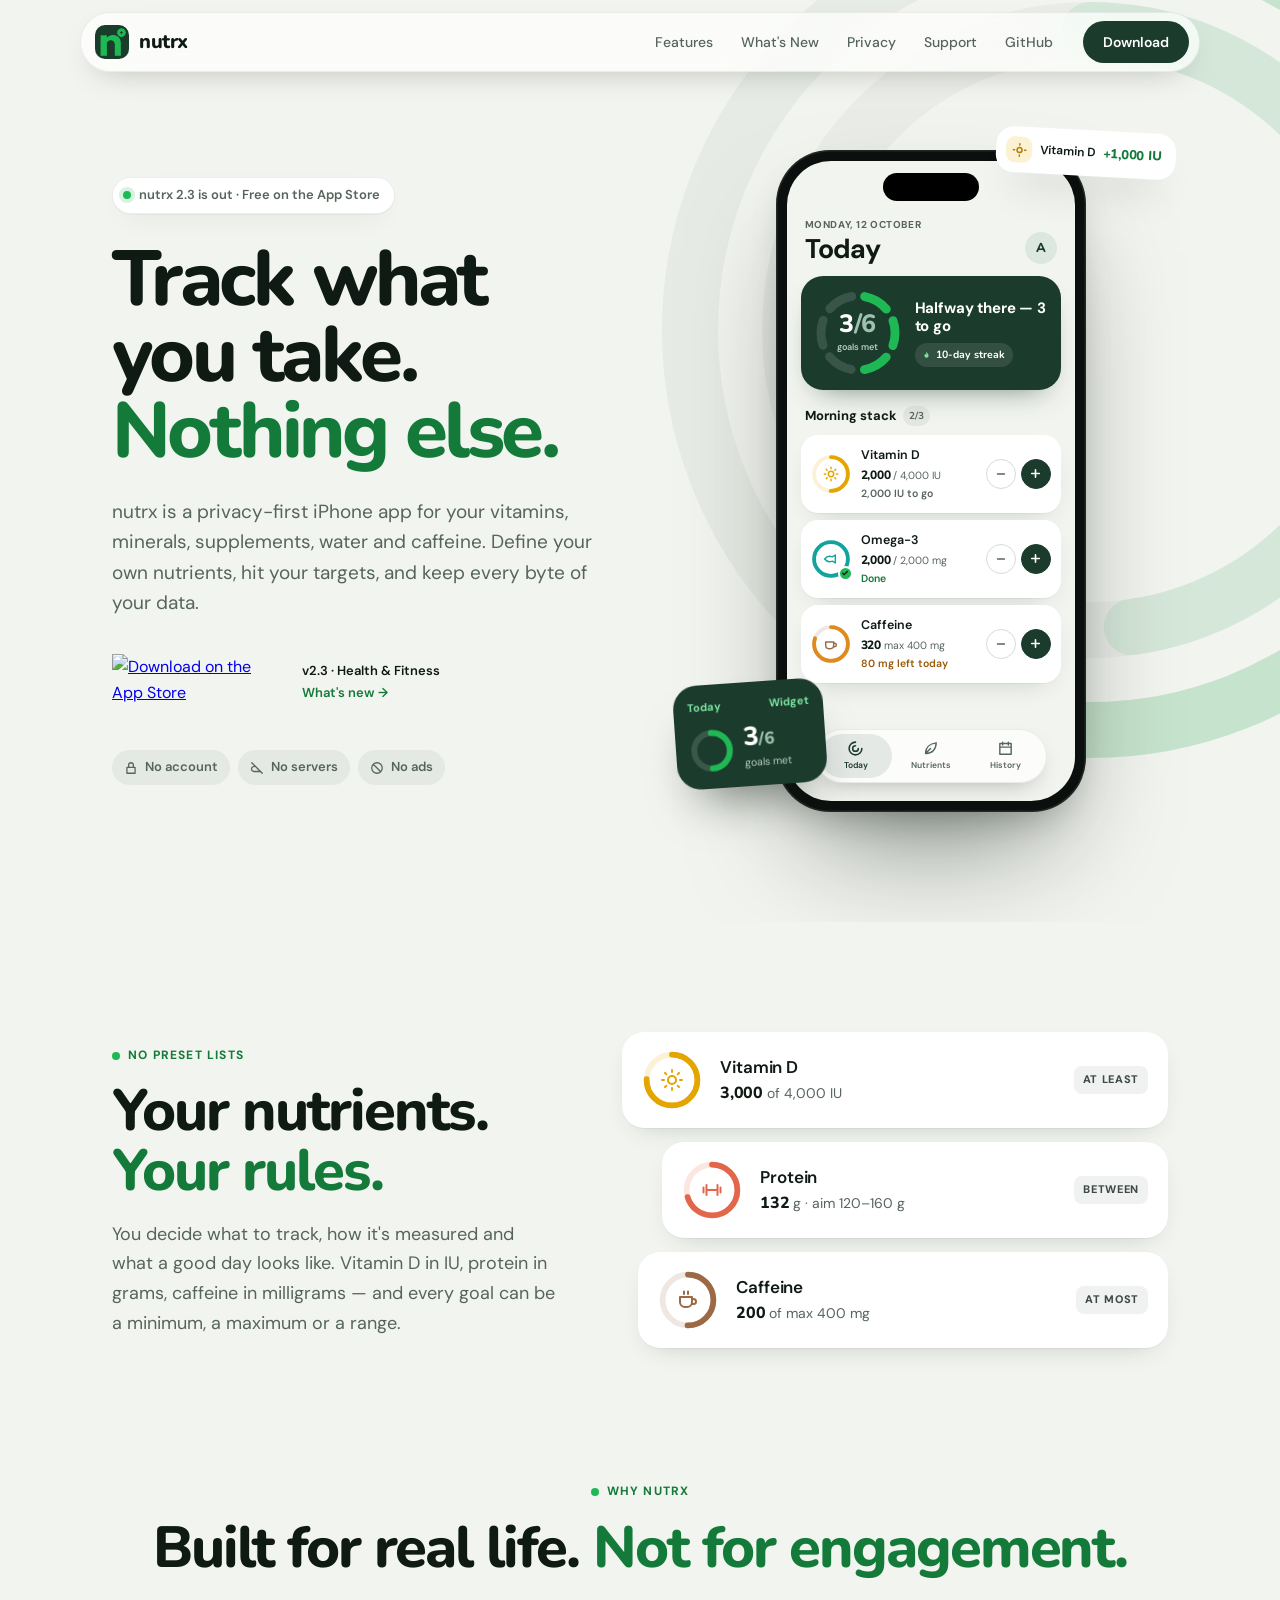
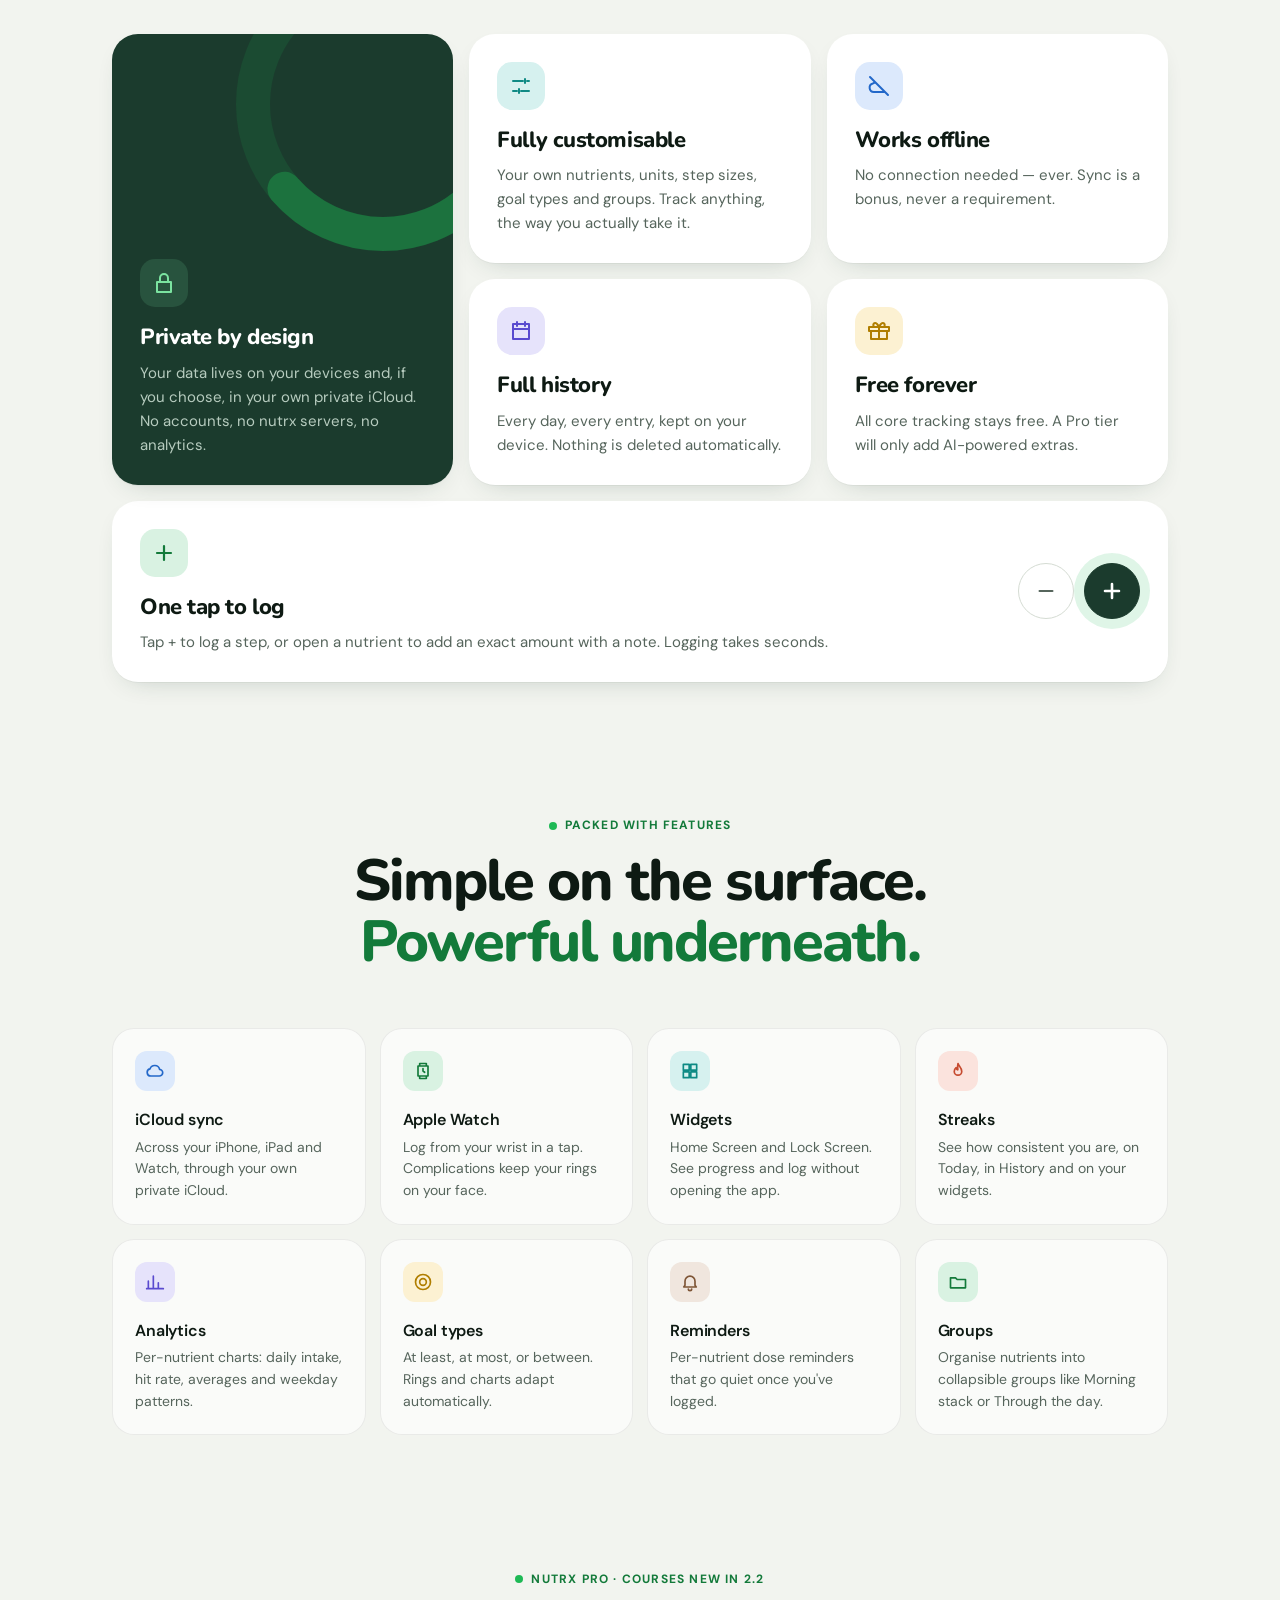
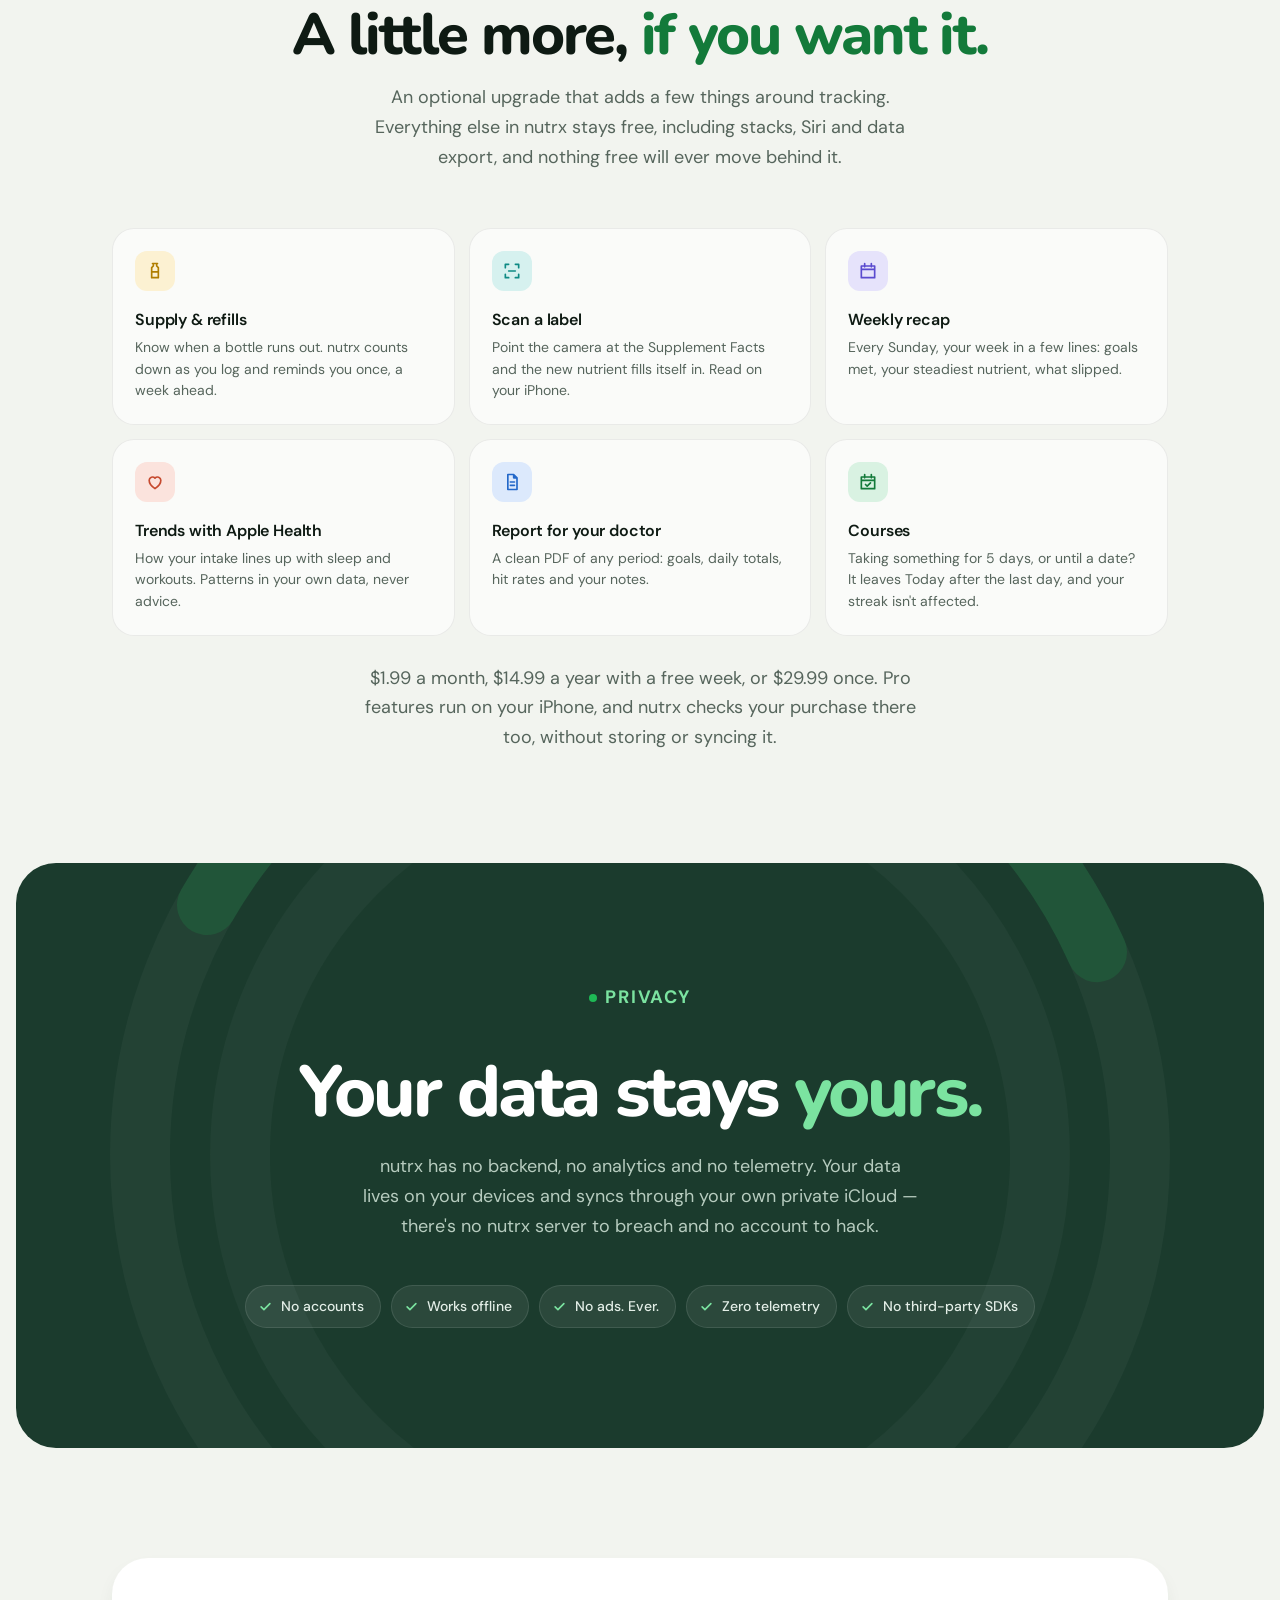
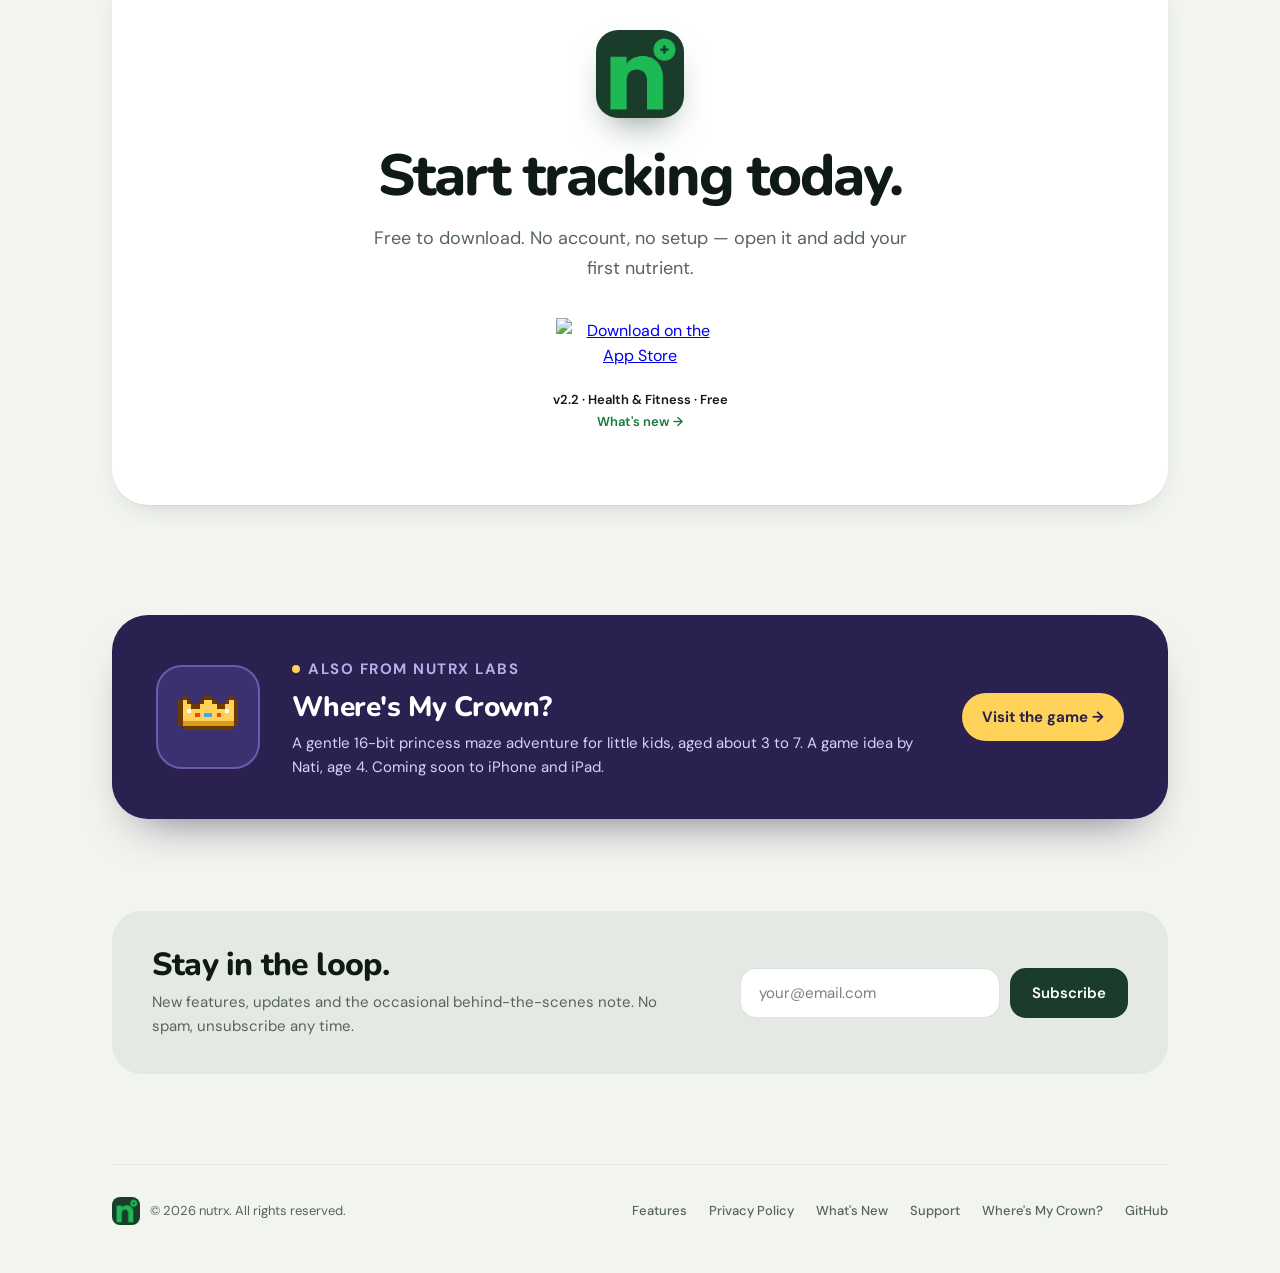
==== commit bd2c4573: "Mention Where's My Crown? on the home page An "Also from nutrx Labs" card after the download section" ====
--- a/index.html
+++ b/index.html
@@ -477,6 +477,42 @@
     .download-card .section-lead { margin-bottom: 34px; }
     .download-card .version-tag { align-items: center; margin-top: 16px; }
 
+    /* ─── ALSO FROM NUTRX LABS (game colours from princess.nutrx-labs.com) ─── */
+    .sibling { padding: 0 0 20px; }
+    .sibling-card {
+      display: flex; align-items: center; gap: 32px;
+      background: #2A2150;
+      border-radius: 36px;
+      padding: 40px 44px;
+      color: #D9D2F5;
+      text-decoration: none;
+      box-shadow: 0 24px 48px -28px rgba(27,21,56,0.7);
+      transition: transform .2s ease;
+    }
+    .sibling-card:hover { transform: translateY(-2px); }
+    .sibling-crown {
+      flex-shrink: 0;
+      width: 104px; height: 104px; border-radius: 26px;
+      background: #3B3170;
+      box-shadow: inset 0 0 0 2px #6B5BA8;
+      display: grid; place-items: center;
+    }
+    .sibling-crown svg { width: 68px; height: auto; }
+    .sibling-text { flex: 1; min-width: 0; }
+    .sibling-text .eyebrow { color: #B8ADEA; margin-bottom: 10px; }
+    .sibling-text .eyebrow::before { background: #FFD25A; }
+    .sibling-text h3 {
+      font-family: var(--display); font-weight: 800; letter-spacing: -0.02em;
+      font-size: 28px; line-height: 1.15; color: #fff; margin-bottom: 8px;
+    }
+    .sibling-text p { font-size: 15px; line-height: 1.6; }
+    .sibling-go {
+      flex-shrink: 0;
+      background: #FFD25A; color: #2A2150;
+      border-radius: 999px; padding: 12px 20px;
+      font-size: 15px; font-weight: 700; white-space: nowrap;
+    }
+
     /* ─── NEWSLETTER ─── */
     .newsletter { padding: 72px 0 90px; }
     .newsletter-inner {
@@ -571,6 +607,8 @@
       .newsletter-inner { flex-direction: column; align-items: stretch; padding: 28px 22px; gap: 22px; }
       .newsletter-form { width: 100%; }
       .newsletter-form input { flex: 1; width: auto; min-width: 0; }
+      .sibling-card { flex-direction: column; text-align: center; gap: 22px; padding: 36px 24px; }
+      .sibling-text .eyebrow { justify-content: center; }
       .footer { flex-direction: column; text-align: center; }
       .footer-links { justify-content: center; }
       .float-widget { left: -2px; bottom: 14px; width: 132px; }
@@ -969,6 +1007,31 @@
 </section>
 
 
+<!-- ── ALSO FROM NUTRX LABS ── -->
+<section class="sibling">
+  <div class="wrap">
+    <a class="sibling-card fu" href="https://princess.nutrx-labs.com">
+      <div class="sibling-crown" aria-hidden="true">
+        <svg viewBox="0 -3 16 16" shape-rendering="crispEdges">
+          <path d="M2 0h1v1h-1zM7 0h2v1h-2zM13 0h1v1h-1zM1 1h1v1h-1zM3 1h1v1h-1zM6 1h1v1h-1zM9 1h1v1h-1zM12 1h1v1h-1zM14 1h1v1h-1zM1 2h1v1h-1zM4 2h2v1h-2zM10 2h2v1h-2zM14 2h1v1h-1zM1 3h1v1h-1zM14 3h1v1h-1zM1 4h1v1h-1zM14 4h1v1h-1zM1 5h1v1h-1zM14 5h1v1h-1zM1 6h1v1h-1zM14 6h1v1h-1zM2 7h12v1h-12z" fill="#6B3A00"/>
+          <path d="M2 1h1v1h-1zM7 1h2v1h-2zM13 1h1v1h-1zM2 2h2v1h-2zM6 2h4v1h-4zM12 2h2v1h-2zM2 3h1v1h-1zM4 3h8v1h-8zM13 3h1v1h-1zM2 4h3v1h-3zM6 4h1v1h-1zM9 4h1v1h-1zM11 4h3v1h-3zM2 5h12v1h-12z" fill="#FFD25A"/>
+          <path d="M2 6h12v1h-12z" fill="#D89B1A"/>
+          <path d="M5 4h1v1h-1zM10 4h1v1h-1z" fill="#E8481C"/>
+          <path d="M7 4h2v1h-2z" fill="#3FA9F5"/>
+          <path d="M3 3h1v1h-1zM12 3h1v1h-1z" fill="#FFFFFF"/>
+        </svg>
+      </div>
+      <div class="sibling-text">
+        <p class="eyebrow">Also from nutrx Labs</p>
+        <h3>Where's My Crown?</h3>
+        <p>A gentle 16-bit princess maze adventure for little kids, aged about 3 to 7. A game idea by Nati, age 4. Coming soon to iPhone and iPad.</p>
+      </div>
+      <span class="sibling-go">Visit the game →</span>
+    </a>
+  </div>
+</section>
+
+
 <!-- ── NEWSLETTER ── -->
 <section class="newsletter">
   <div class="wrap">
@@ -1001,6 +1064,7 @@
       <a href="privacy.html">Privacy Policy</a>
       <a href="changelog.html">What's New</a>
       <a href="support.html">Support</a>
+      <a href="https://princess.nutrx-labs.com">Where's My Crown?</a>
       <a href="https://github.com/a7ex-turcan/nutrx" target="_blank" rel="noopener">GitHub</a>
     </div>
   </div>
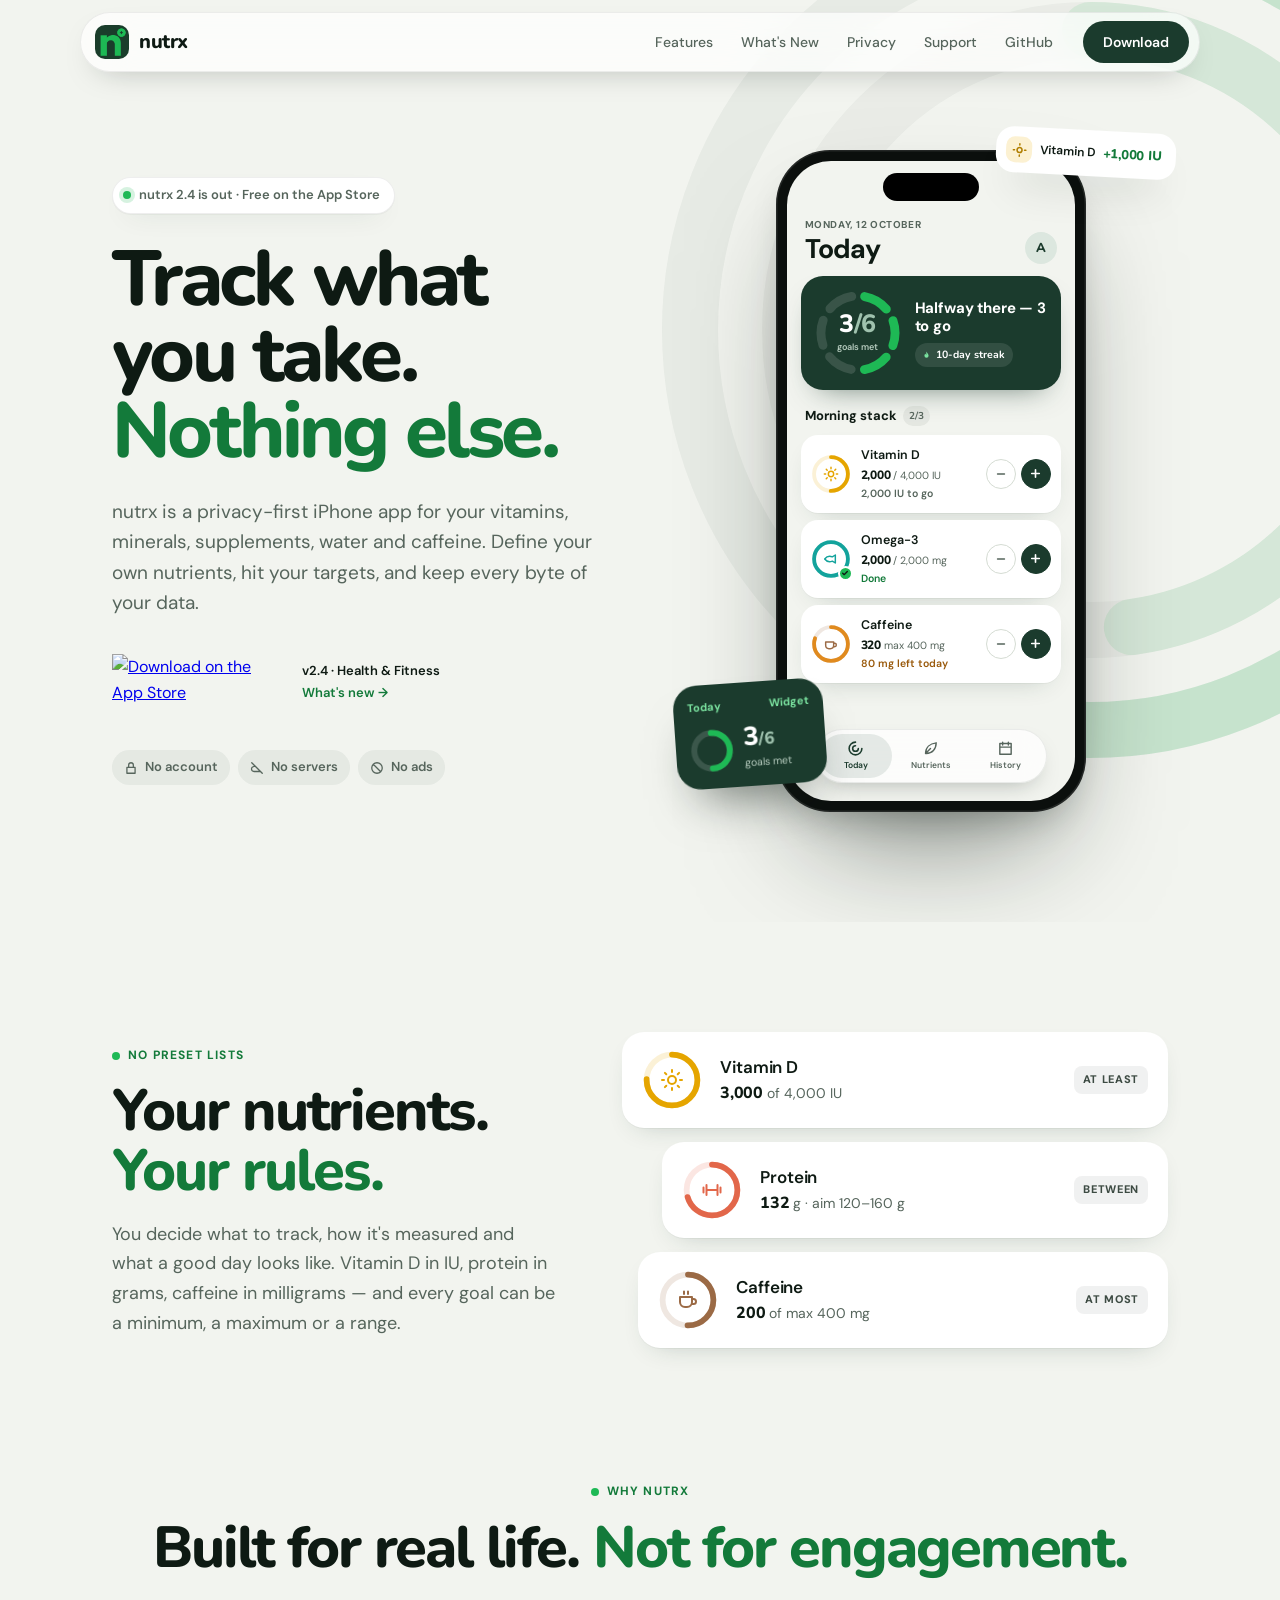
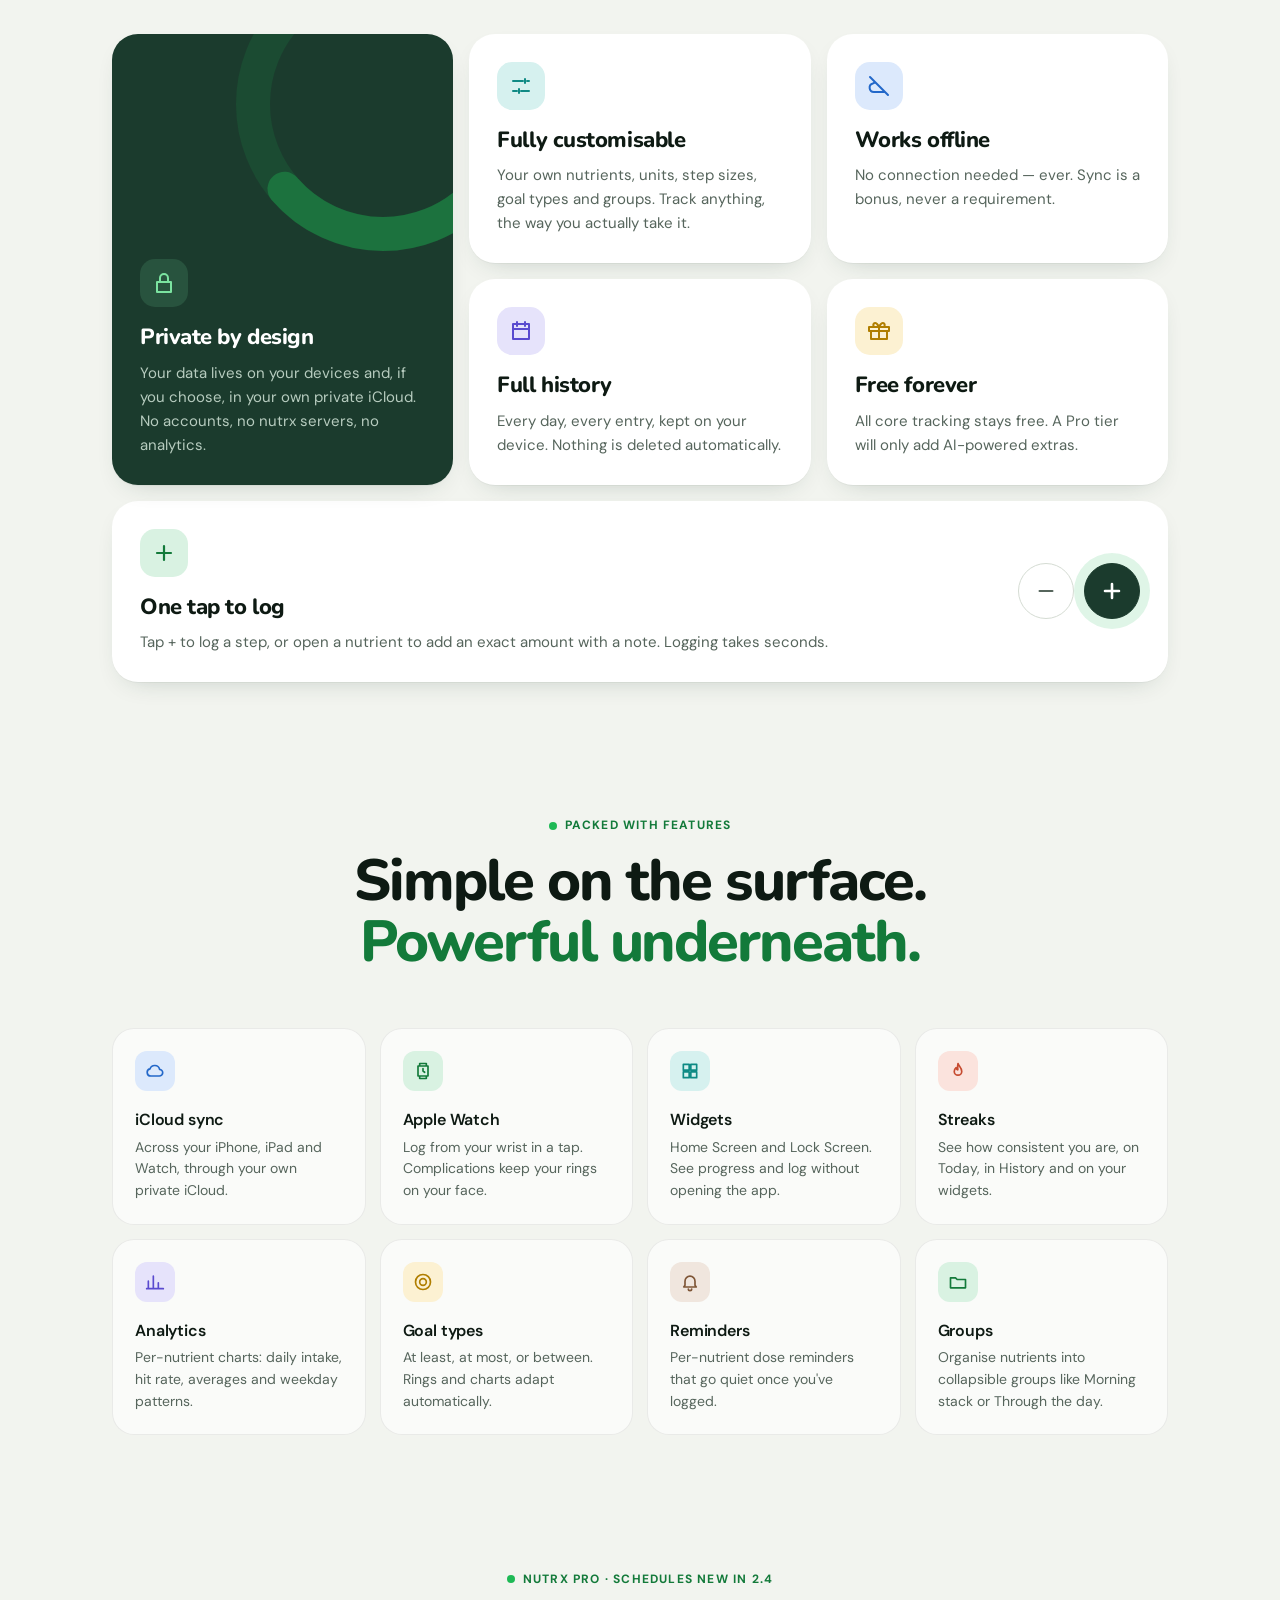
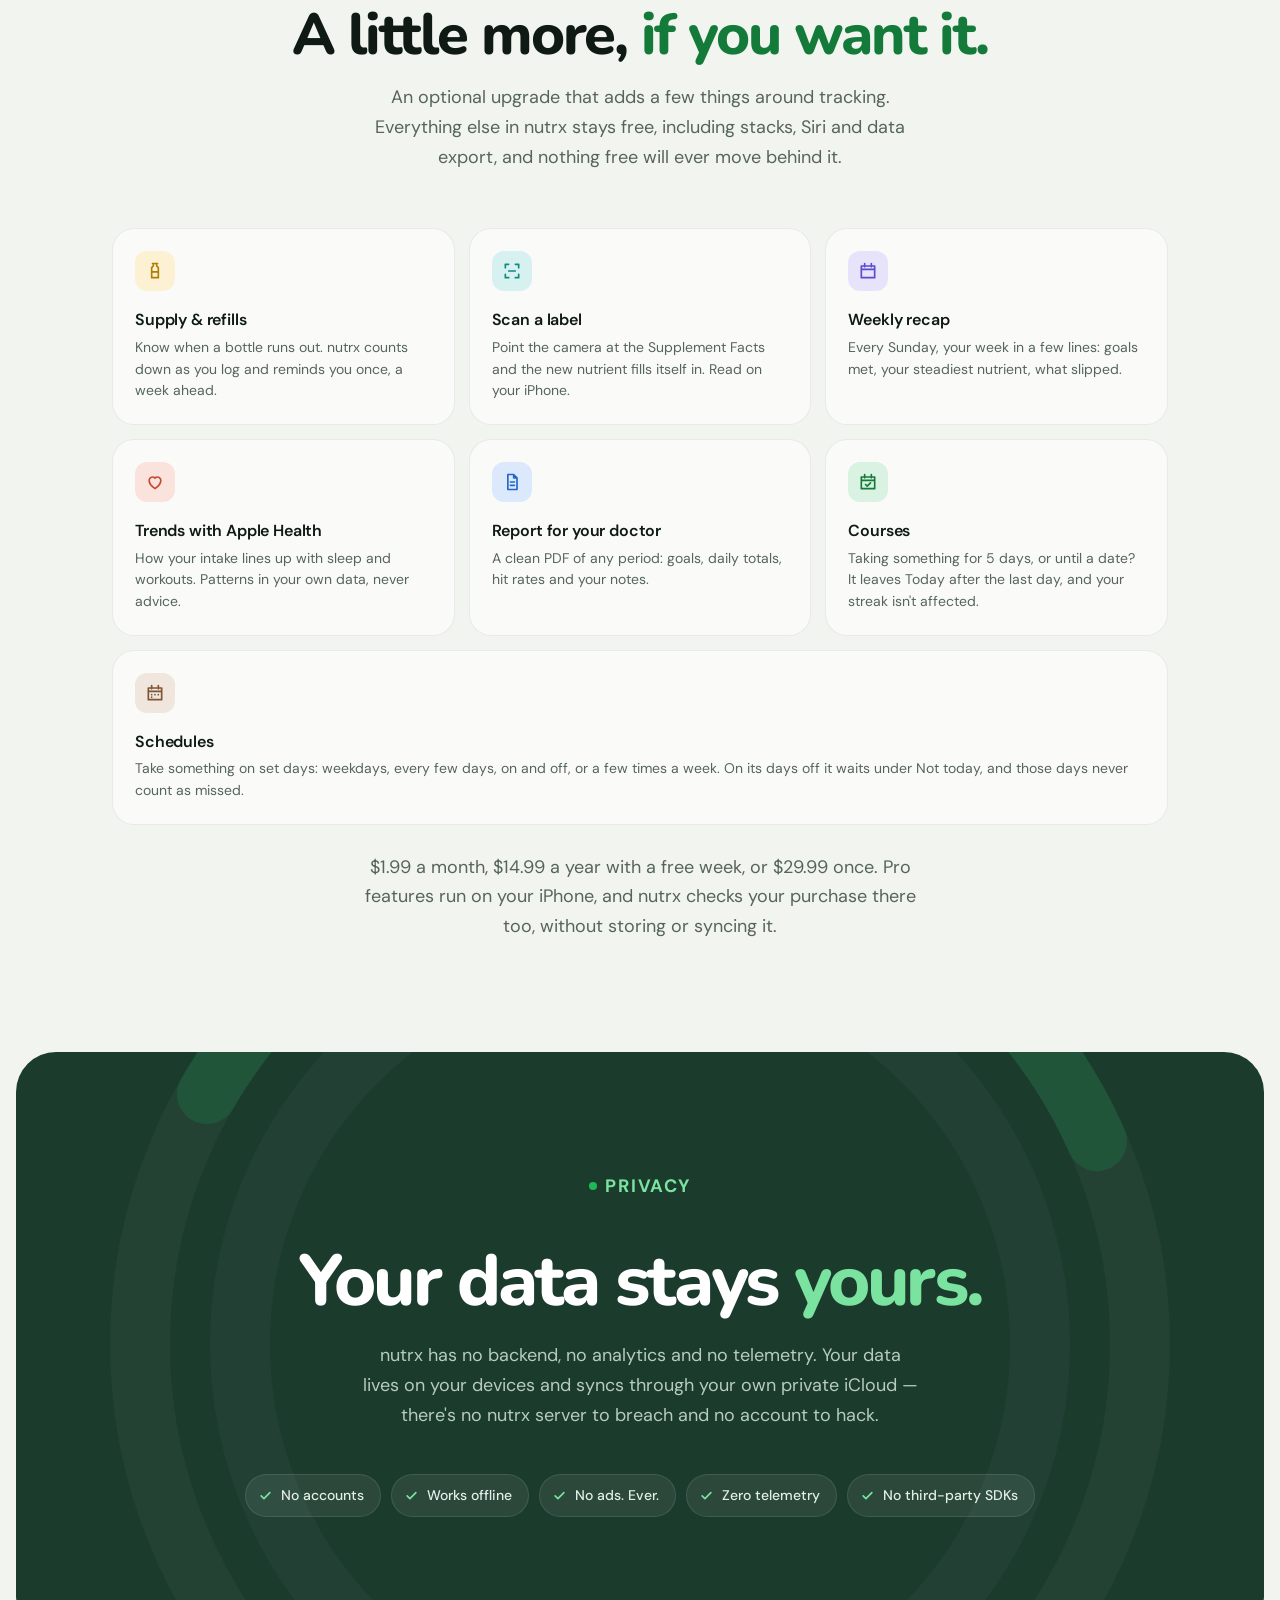
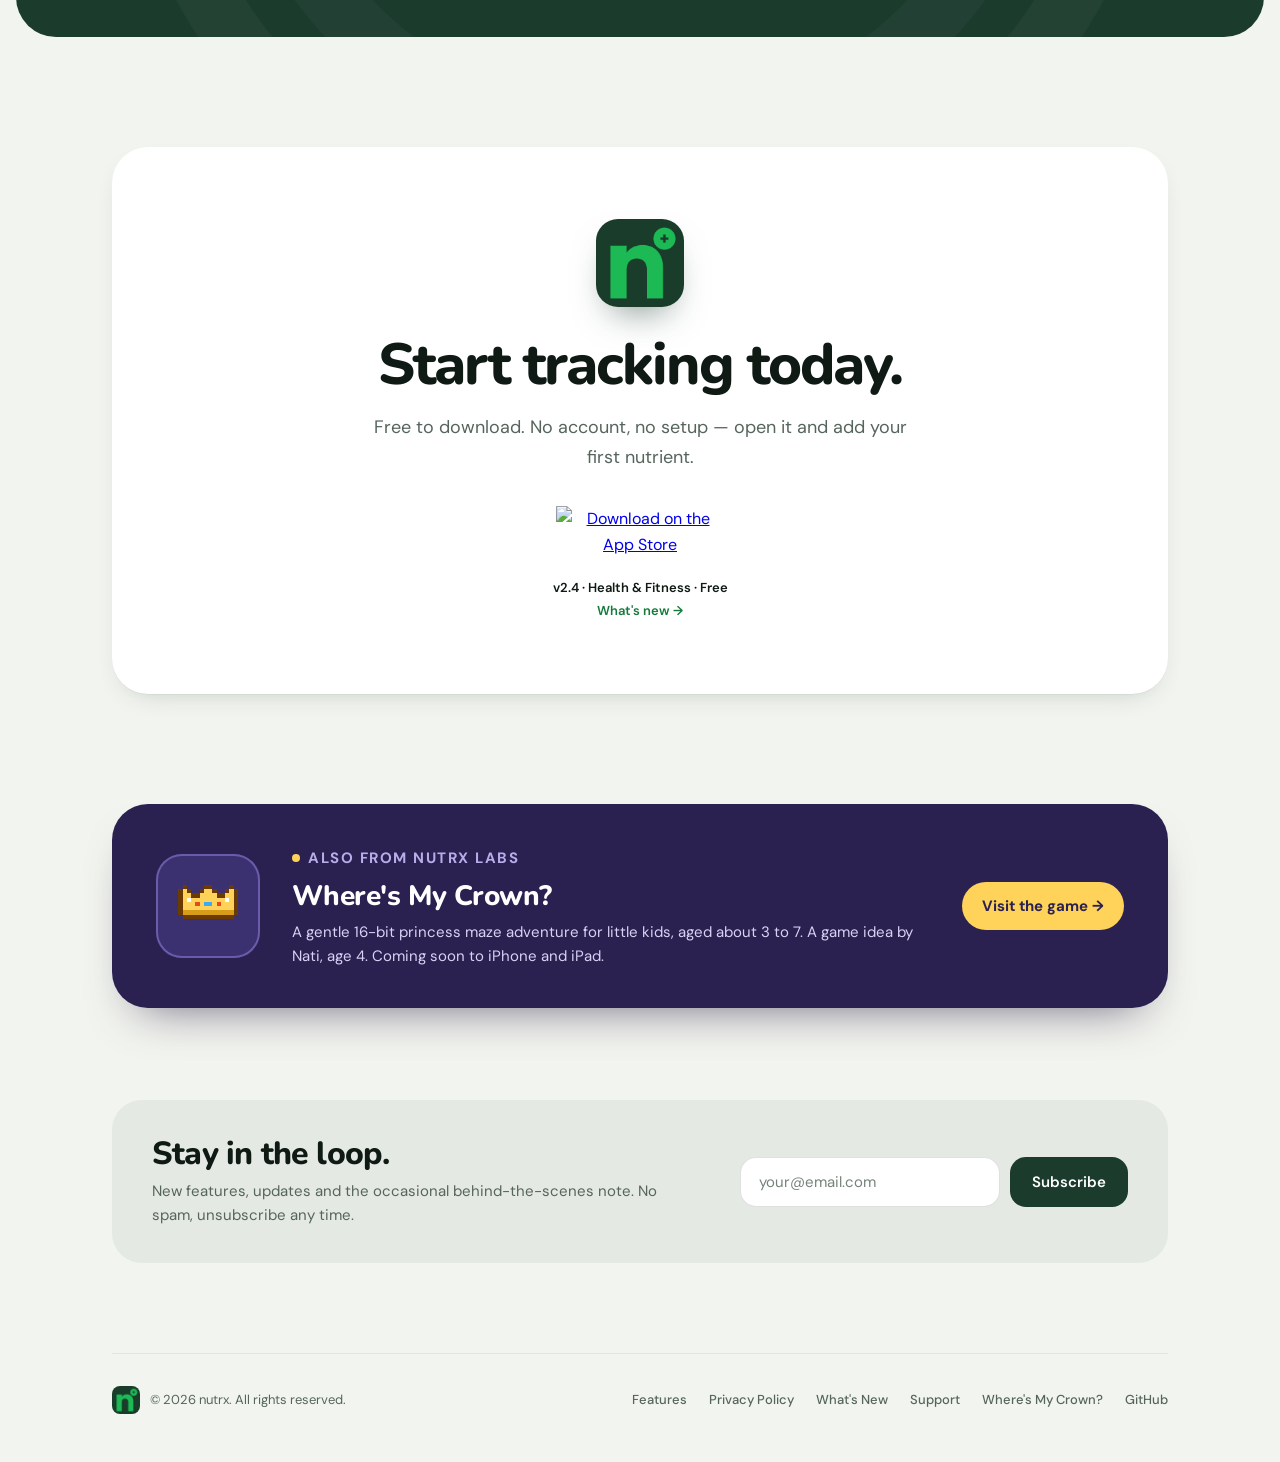
==== commit 6c5d30f5: "nutrx 2.4: changelog, version and Schedules in the Pro sections Co-Authored-By: Claude Opus 5.5 <nor" ====
--- a/index.html
+++ b/index.html
@@ -415,6 +415,7 @@
     .cap p { font-size: 14px; color: var(--text-2); line-height: 1.55; }
     /* nutrx Pro's six features: two rows of three on wide screens. */
     .cap-grid--six { grid-template-columns: repeat(3, minmax(0, 1fr)); }
+    .cap--full { grid-column: 1 / -1; }
 
     .tint-sun    { background: #FCF1D2; } .tint-sun svg    { stroke: #B07E00; }
     .tint-teal   { background: #D6F1EF; } .tint-teal svg   { stroke: #0F8A84; }
@@ -654,14 +655,14 @@
 
   <div class="wrap hero-grid">
     <div class="hero-copy">
-      <a class="hero-badge fu" href="changelog.html"><span class="badge-dot"></span>nutrx 2.3 is out · Free on the App Store</a>
+      <a class="hero-badge fu" href="changelog.html"><span class="badge-dot"></span>nutrx 2.4 is out · Free on the App Store</a>
       <h1 class="fu">Track what you take. <em>Nothing else.</em></h1>
       <p class="hero-sub fu">nutrx is a privacy-first iPhone app for your vitamins, minerals, supplements, water and caffeine. Define your own nutrients, hit your targets, and keep every byte of your data.</p>
       <div class="hero-cta fu">
         <a class="appstore-btn" href="https://apps.apple.com/us/app/nutrx/id6760843478?itscg=30200&itsct=apps_box_badge&mttnsubad=6760843478">
           <img src="https://toolbox.marketingtools.apple.com/api/v2/badges/download-on-the-app-store/black/en-us?releaseDate=1774224000" alt="Download on the App Store" width="168" height="56">
         </a>
-        <p class="version-tag"><strong>v2.3 · Health &amp; Fitness</strong><a href="changelog.html" class="whats-new-link">What's new →</a></p>
+        <p class="version-tag"><strong>v2.4 · Health &amp; Fitness</strong><a href="changelog.html" class="whats-new-link">What's new →</a></p>
       </div>
       <ul class="hero-facts fu" aria-label="Highlights">
         <li><svg viewBox="0 0 24 24" fill="none" stroke="currentColor" stroke-width="2.2" stroke-linecap="round" stroke-linejoin="round" aria-hidden="true"><path d="M5 11h14v10H5zM8 11V7a4 4 0 0 1 8 0v4"/></svg>No account</li>
@@ -925,7 +926,7 @@
 <section class="section" id="pro" style="padding-top: 20px">
   <div class="wrap">
     <div class="center">
-      <p class="eyebrow fu">nutrx Pro · Courses new in 2.2</p>
+      <p class="eyebrow fu">nutrx Pro · Schedules new in 2.4</p>
       <h2 class="section-h fu">A little more, <em>if you want it.</em></h2>
       <p class="section-lead fu">An optional upgrade that adds a few things around tracking. Everything else in nutrx stays free, including stacks, Siri and data export, and nothing free will ever move behind it.</p>
     </div>
@@ -960,6 +961,11 @@
         <div class="cap-icon tint-green"><svg viewBox="0 0 24 24" fill="none" stroke-width="2" stroke-linecap="round" stroke-linejoin="round" aria-hidden="true"><path d="M4 6h16v14H4zM4 10h16M8 3v4M16 3v4M9 15l2 2 4-4"/></svg></div>
         <h3>Courses</h3>
         <p>Taking something for 5 days, or until a date? It leaves Today after the last day, and your streak isn't affected.</p>
+      </div>
+      <div class="cap cap--full fu">
+        <div class="cap-icon tint-brown"><svg viewBox="0 0 24 24" fill="none" stroke-width="2" stroke-linecap="round" stroke-linejoin="round" aria-hidden="true"><path d="M4 6h16v14H4zM4 10h16M8 3v4M16 3v4"/><path d="M8 14h.01M12 14h.01M16 14h.01M8 17h.01"/></svg></div>
+        <h3>Schedules</h3>
+        <p>Take something on set days: weekdays, every few days, on and off, or a few times a week. On its days off it waits under Not today, and those days never count as missed.</p>
       </div>
     </div>
 
@@ -1001,7 +1007,7 @@
       <a class="appstore-btn" href="https://apps.apple.com/us/app/nutrx/id6760843478?itscg=30200&itsct=apps_box_badge&mttnsubad=6760843478">
         <img src="https://toolbox.marketingtools.apple.com/api/v2/badges/download-on-the-app-store/black/en-us?releaseDate=1774224000" alt="Download on the App Store" width="168" height="56">
       </a>
-      <p class="version-tag"><strong>v2.2 · Health &amp; Fitness · Free</strong><a href="changelog.html" class="whats-new-link">What's new →</a></p>
+      <p class="version-tag"><strong>v2.4 · Health &amp; Fitness · Free</strong><a href="changelog.html" class="whats-new-link">What's new →</a></p>
     </div>
   </div>
 </section>
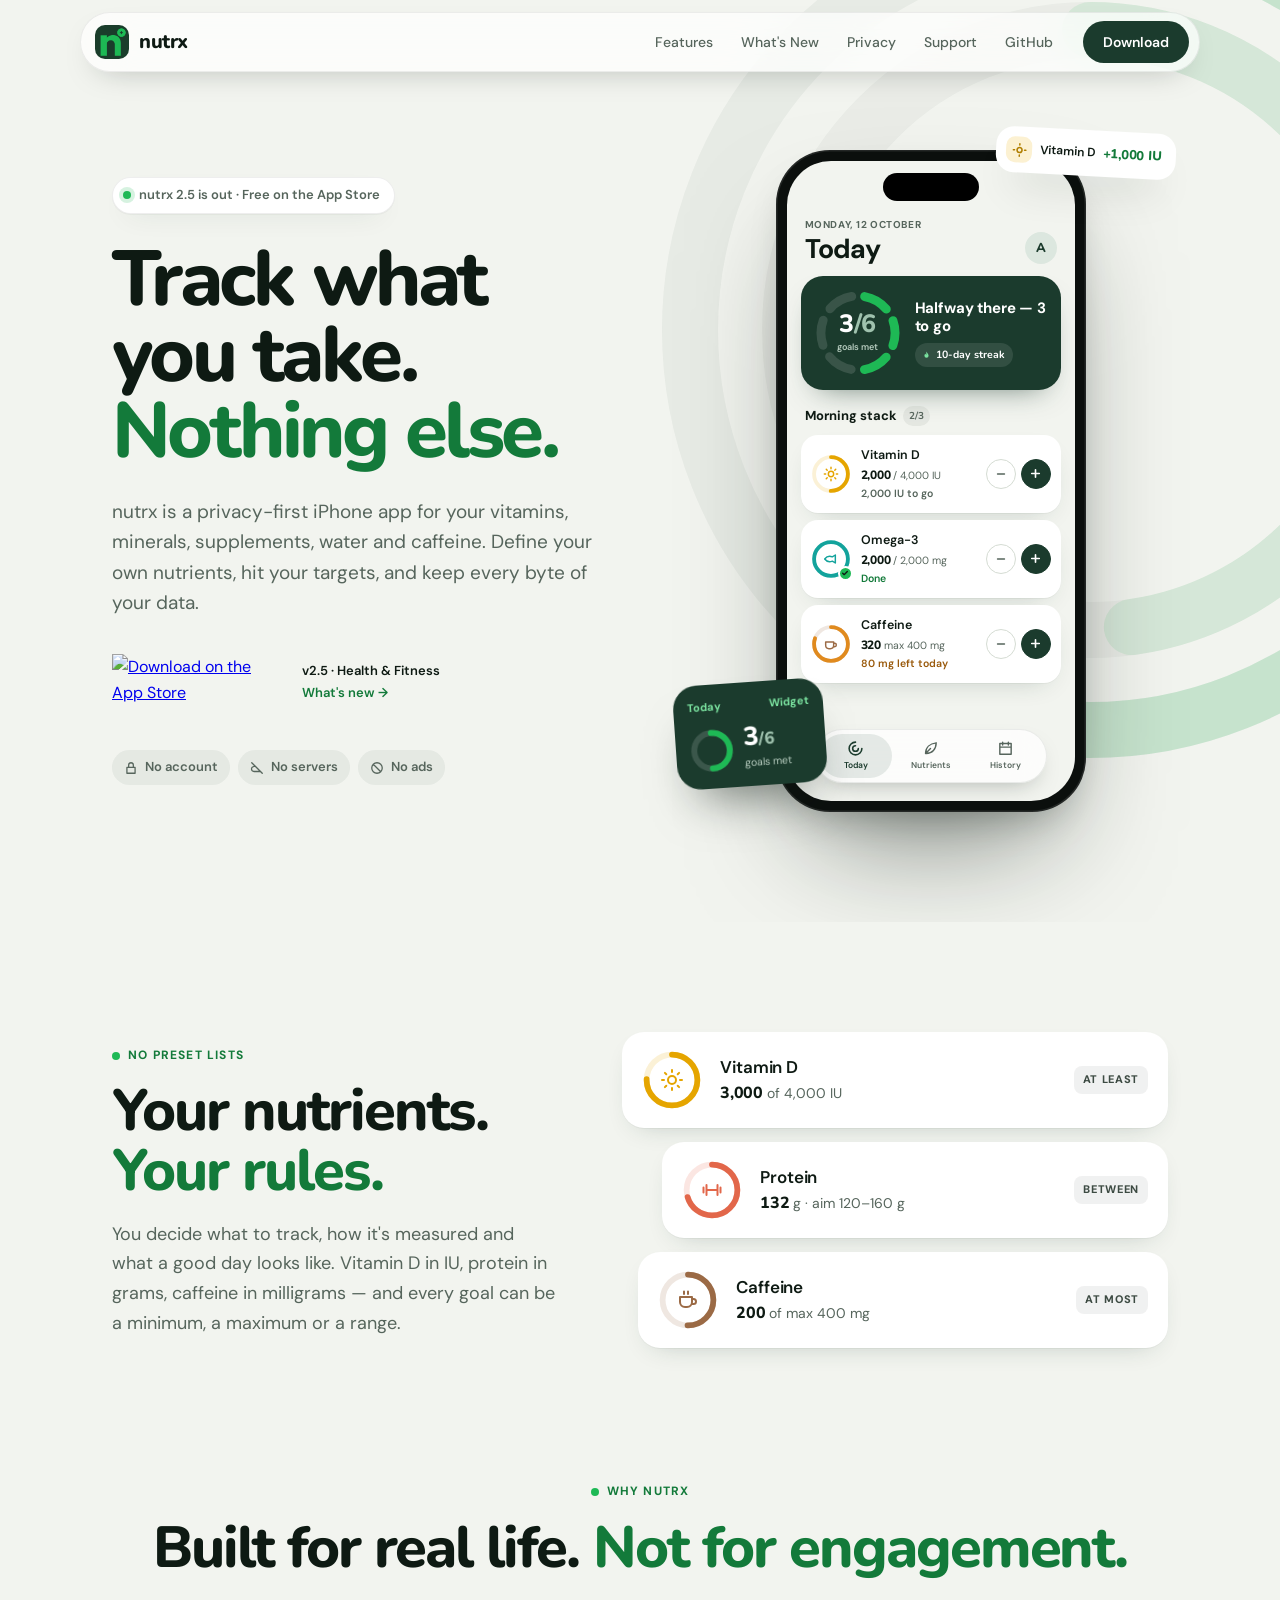
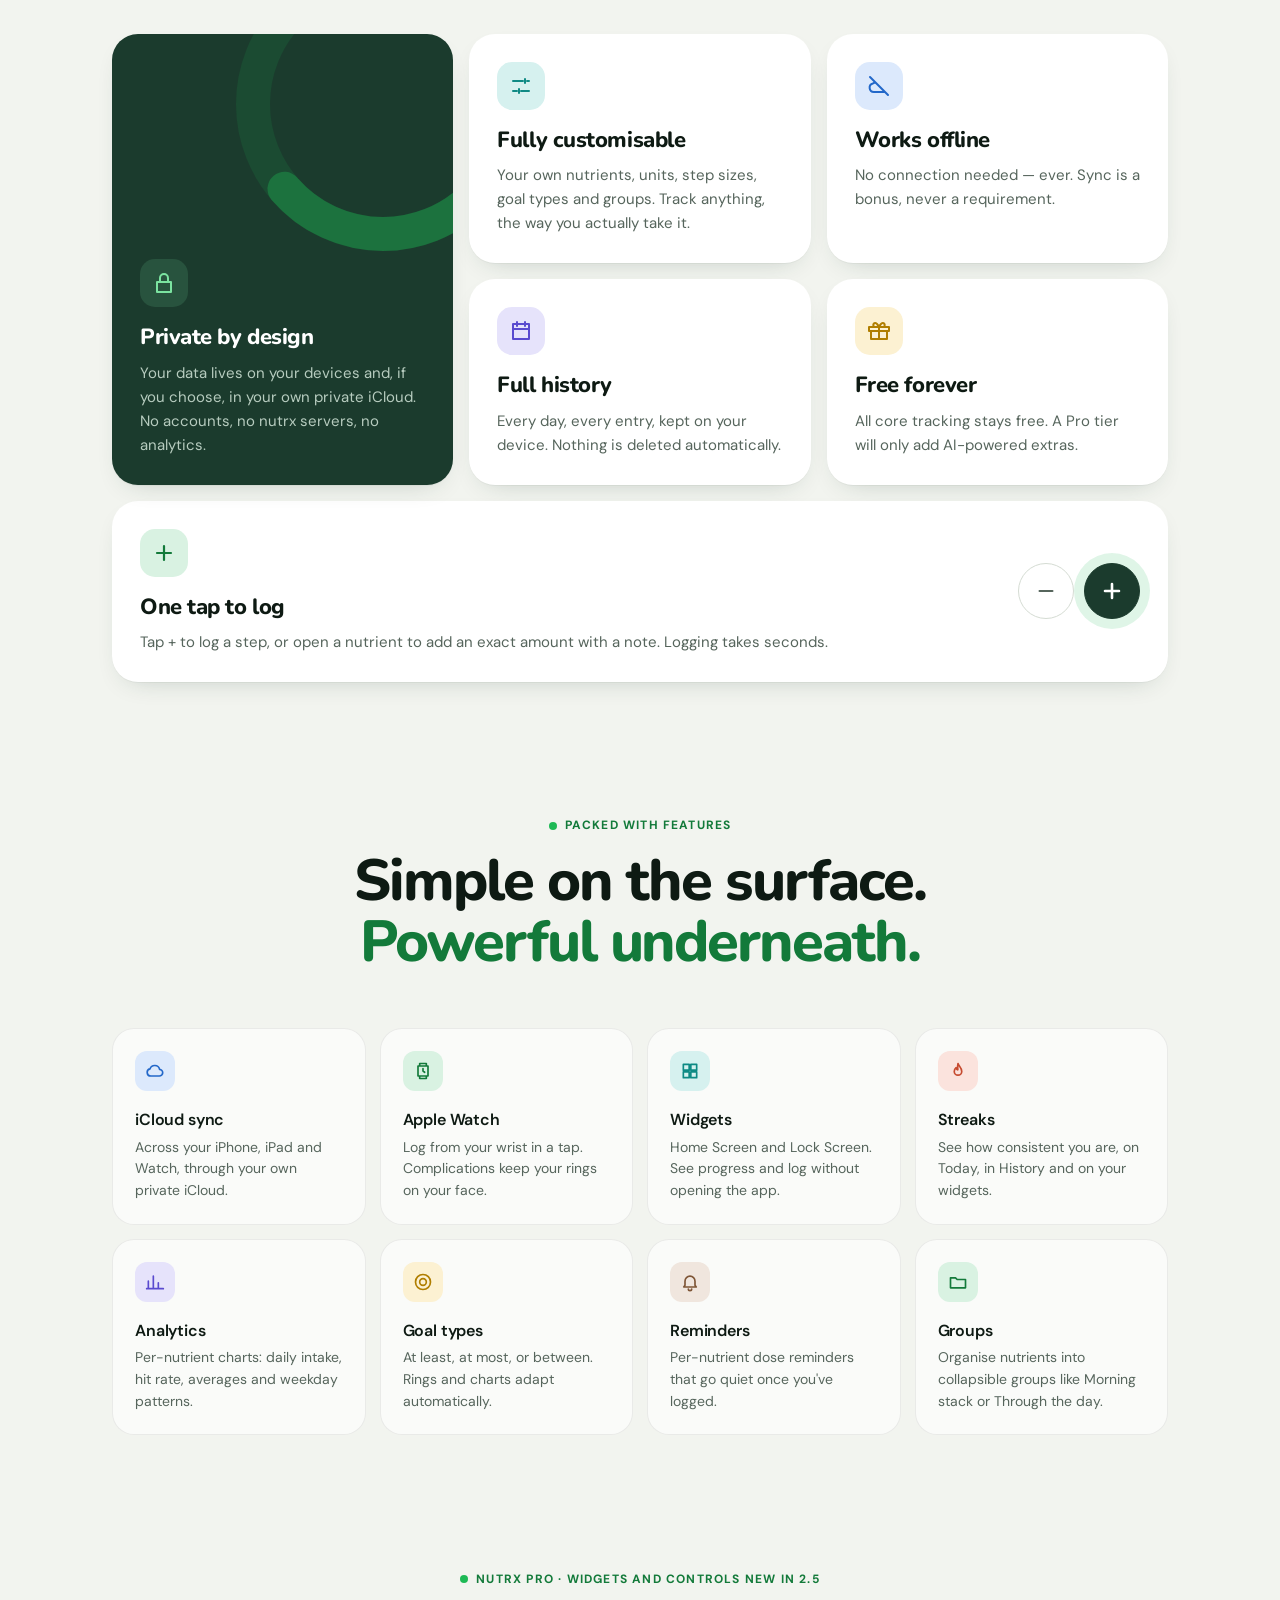
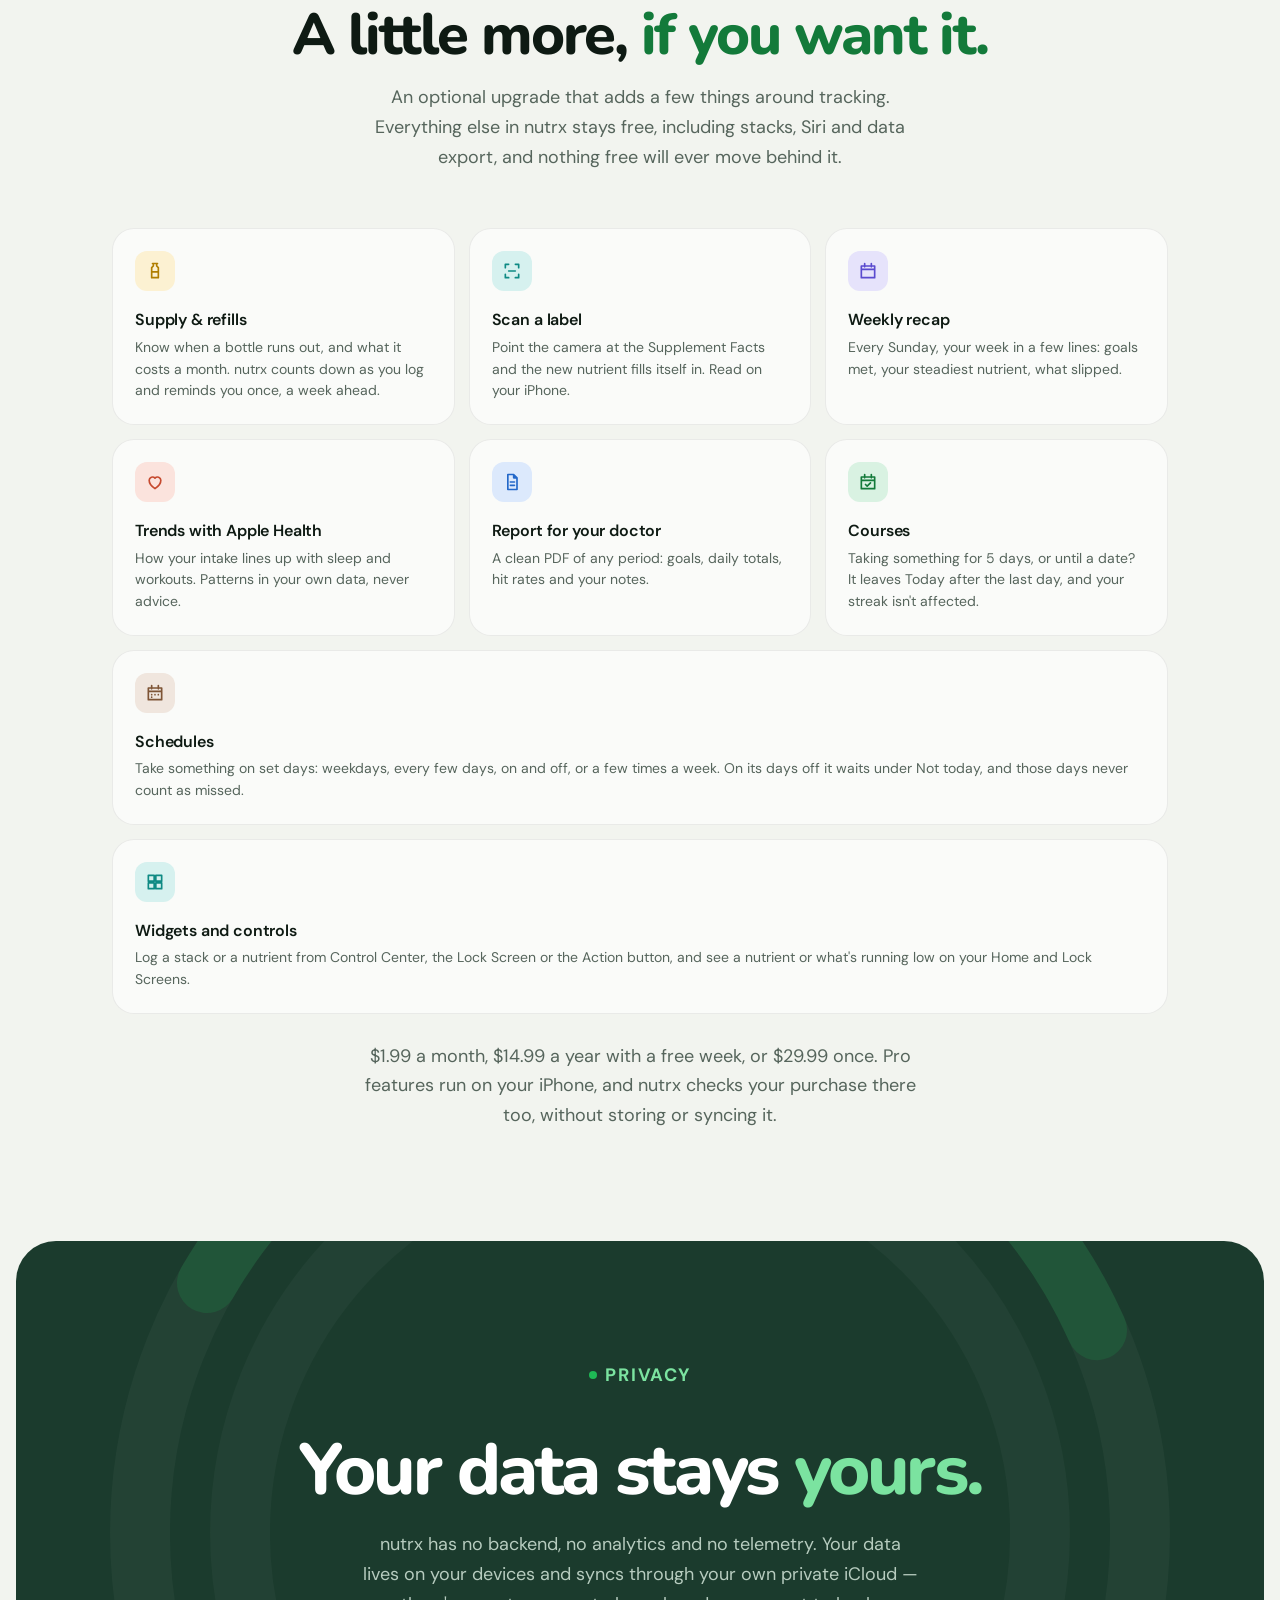
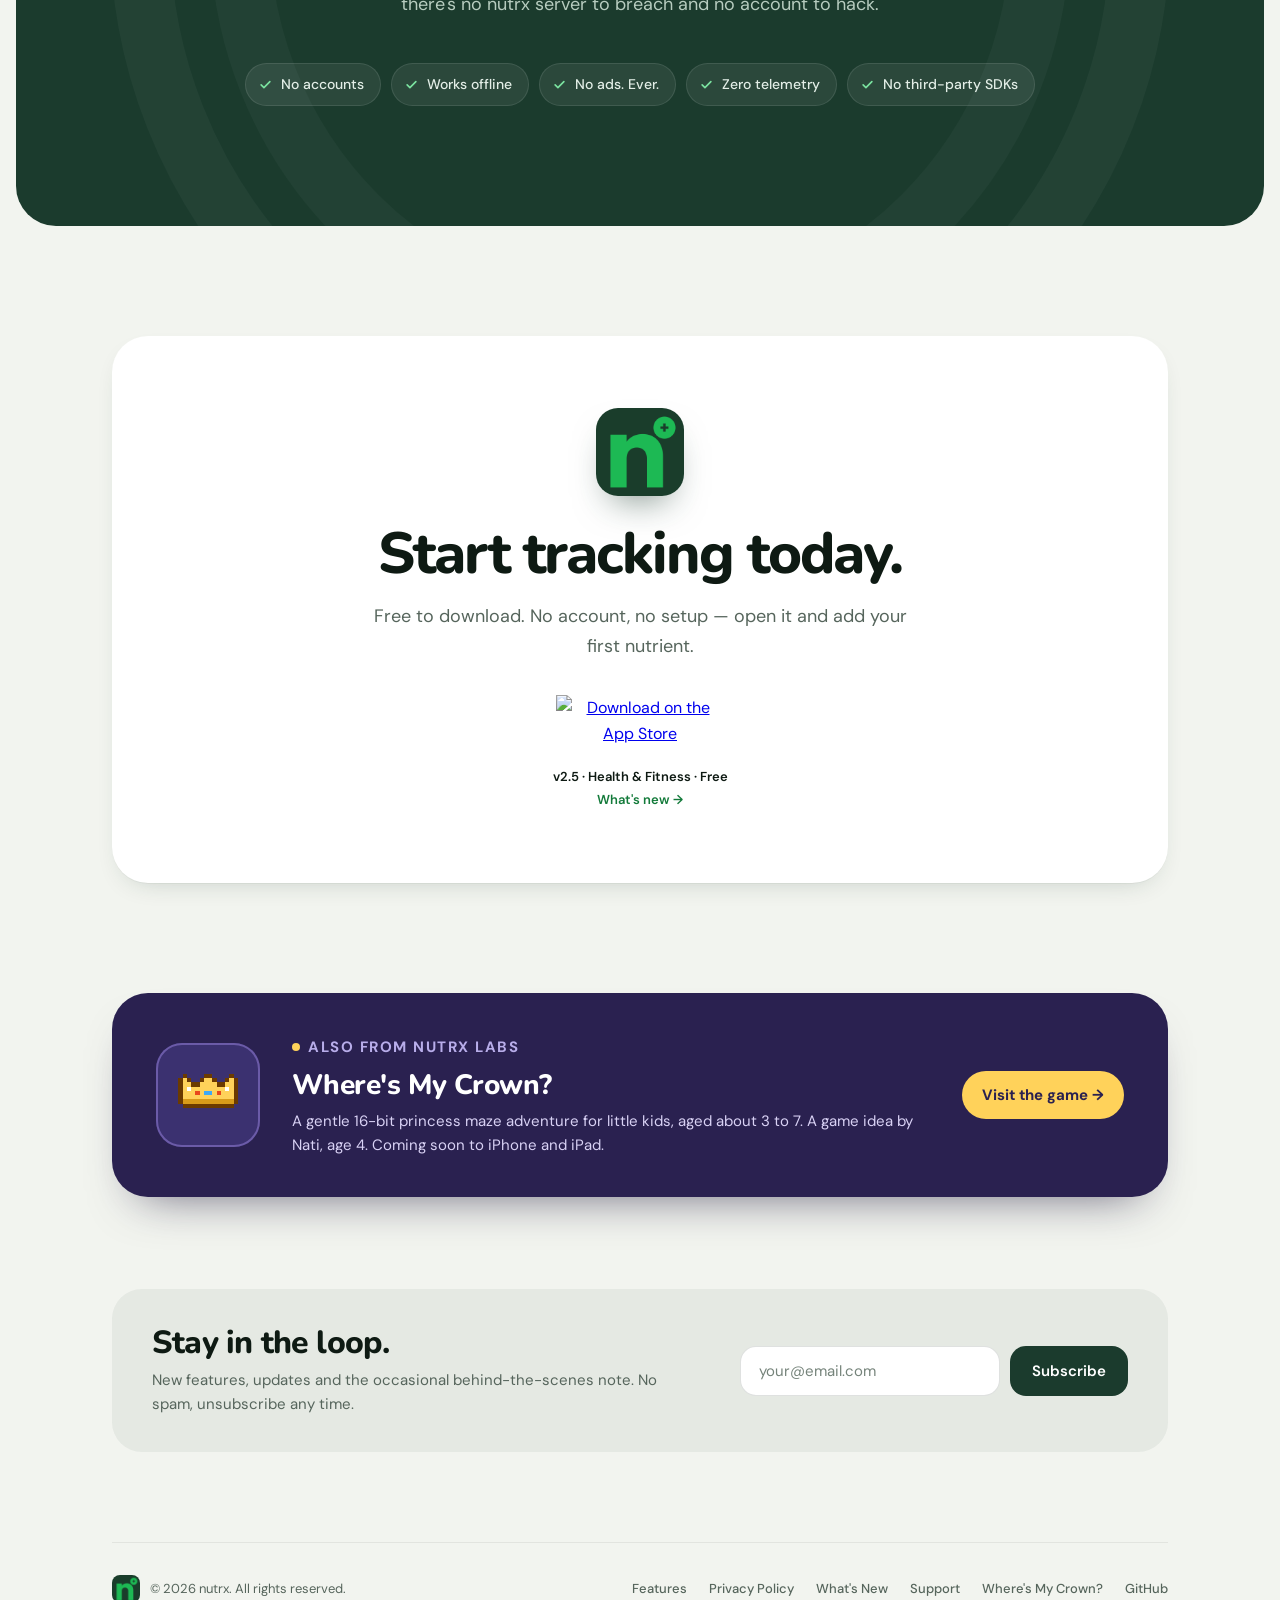
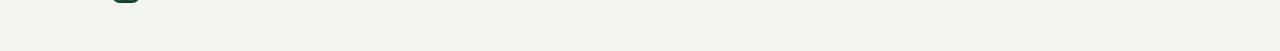
==== commit f5240359: "nutrx 2.5: changelog, version, and widgets, controls and supply costs in the Pro sections - changelo" ====
--- a/index.html
+++ b/index.html
@@ -413,7 +413,7 @@
     .cap-icon svg { width: 20px; height: 20px; }
     .cap h3 { font-size: 16px; font-weight: 600; letter-spacing: -0.01em; margin-bottom: 4px; }
     .cap p { font-size: 14px; color: var(--text-2); line-height: 1.55; }
-    /* nutrx Pro's six features: two rows of three on wide screens. */
+    /* nutrx Pro's features: rows of three on wide screens; a .cap--full card takes a row of its own. */
     .cap-grid--six { grid-template-columns: repeat(3, minmax(0, 1fr)); }
     .cap--full { grid-column: 1 / -1; }
 
@@ -655,14 +655,14 @@
 
   <div class="wrap hero-grid">
     <div class="hero-copy">
-      <a class="hero-badge fu" href="changelog.html"><span class="badge-dot"></span>nutrx 2.4 is out · Free on the App Store</a>
+      <a class="hero-badge fu" href="changelog.html"><span class="badge-dot"></span>nutrx 2.5 is out · Free on the App Store</a>
       <h1 class="fu">Track what you take. <em>Nothing else.</em></h1>
       <p class="hero-sub fu">nutrx is a privacy-first iPhone app for your vitamins, minerals, supplements, water and caffeine. Define your own nutrients, hit your targets, and keep every byte of your data.</p>
       <div class="hero-cta fu">
         <a class="appstore-btn" href="https://apps.apple.com/us/app/nutrx/id6760843478?itscg=30200&itsct=apps_box_badge&mttnsubad=6760843478">
           <img src="https://toolbox.marketingtools.apple.com/api/v2/badges/download-on-the-app-store/black/en-us?releaseDate=1774224000" alt="Download on the App Store" width="168" height="56">
         </a>
-        <p class="version-tag"><strong>v2.4 · Health &amp; Fitness</strong><a href="changelog.html" class="whats-new-link">What's new →</a></p>
+        <p class="version-tag"><strong>v2.5 · Health &amp; Fitness</strong><a href="changelog.html" class="whats-new-link">What's new →</a></p>
       </div>
       <ul class="hero-facts fu" aria-label="Highlights">
         <li><svg viewBox="0 0 24 24" fill="none" stroke="currentColor" stroke-width="2.2" stroke-linecap="round" stroke-linejoin="round" aria-hidden="true"><path d="M5 11h14v10H5zM8 11V7a4 4 0 0 1 8 0v4"/></svg>No account</li>
@@ -926,7 +926,7 @@
 <section class="section" id="pro" style="padding-top: 20px">
   <div class="wrap">
     <div class="center">
-      <p class="eyebrow fu">nutrx Pro · Schedules new in 2.4</p>
+      <p class="eyebrow fu">nutrx Pro · Widgets and controls new in 2.5</p>
       <h2 class="section-h fu">A little more, <em>if you want it.</em></h2>
       <p class="section-lead fu">An optional upgrade that adds a few things around tracking. Everything else in nutrx stays free, including stacks, Siri and data export, and nothing free will ever move behind it.</p>
     </div>
@@ -935,7 +935,7 @@
       <div class="cap fu">
         <div class="cap-icon tint-sun"><svg viewBox="0 0 24 24" fill="none" stroke-width="2" stroke-linecap="round" stroke-linejoin="round" aria-hidden="true"><path d="M9 3h6M10 3v3L8 8v12h8V8l-2-2V3M8 13h8"/></svg></div>
         <h3>Supply &amp; refills</h3>
-        <p>Know when a bottle runs out. nutrx counts down as you log and reminds you once, a week ahead.</p>
+        <p>Know when a bottle runs out, and what it costs a month. nutrx counts down as you log and reminds you once, a week ahead.</p>
       </div>
       <div class="cap fu">
         <div class="cap-icon tint-teal"><svg viewBox="0 0 24 24" fill="none" stroke-width="2" stroke-linecap="round" stroke-linejoin="round" aria-hidden="true"><path d="M4 8V4h4M16 4h4v4M20 16v4h-4M8 20H4v-4M8 12h8"/></svg></div>
@@ -966,6 +966,11 @@
         <div class="cap-icon tint-brown"><svg viewBox="0 0 24 24" fill="none" stroke-width="2" stroke-linecap="round" stroke-linejoin="round" aria-hidden="true"><path d="M4 6h16v14H4zM4 10h16M8 3v4M16 3v4"/><path d="M8 14h.01M12 14h.01M16 14h.01M8 17h.01"/></svg></div>
         <h3>Schedules</h3>
         <p>Take something on set days: weekdays, every few days, on and off, or a few times a week. On its days off it waits under Not today, and those days never count as missed.</p>
+      </div>
+      <div class="cap cap--full fu">
+        <div class="cap-icon tint-teal"><svg viewBox="0 0 24 24" fill="none" stroke-width="2" stroke-linecap="round" stroke-linejoin="round" aria-hidden="true"><path d="M4 4h7v7H4zM13 4h7v7h-7zM4 13h7v7H4zM13 13h7v7h-7z"/></svg></div>
+        <h3>Widgets and controls</h3>
+        <p>Log a stack or a nutrient from Control Center, the Lock Screen or the Action button, and see a nutrient or what's running low on your Home and Lock Screens.</p>
       </div>
     </div>
 
@@ -1007,7 +1012,7 @@
       <a class="appstore-btn" href="https://apps.apple.com/us/app/nutrx/id6760843478?itscg=30200&itsct=apps_box_badge&mttnsubad=6760843478">
         <img src="https://toolbox.marketingtools.apple.com/api/v2/badges/download-on-the-app-store/black/en-us?releaseDate=1774224000" alt="Download on the App Store" width="168" height="56">
       </a>
-      <p class="version-tag"><strong>v2.4 · Health &amp; Fitness · Free</strong><a href="changelog.html" class="whats-new-link">What's new →</a></p>
+      <p class="version-tag"><strong>v2.5 · Health &amp; Fitness · Free</strong><a href="changelog.html" class="whats-new-link">What's new →</a></p>
     </div>
   </div>
 </section>
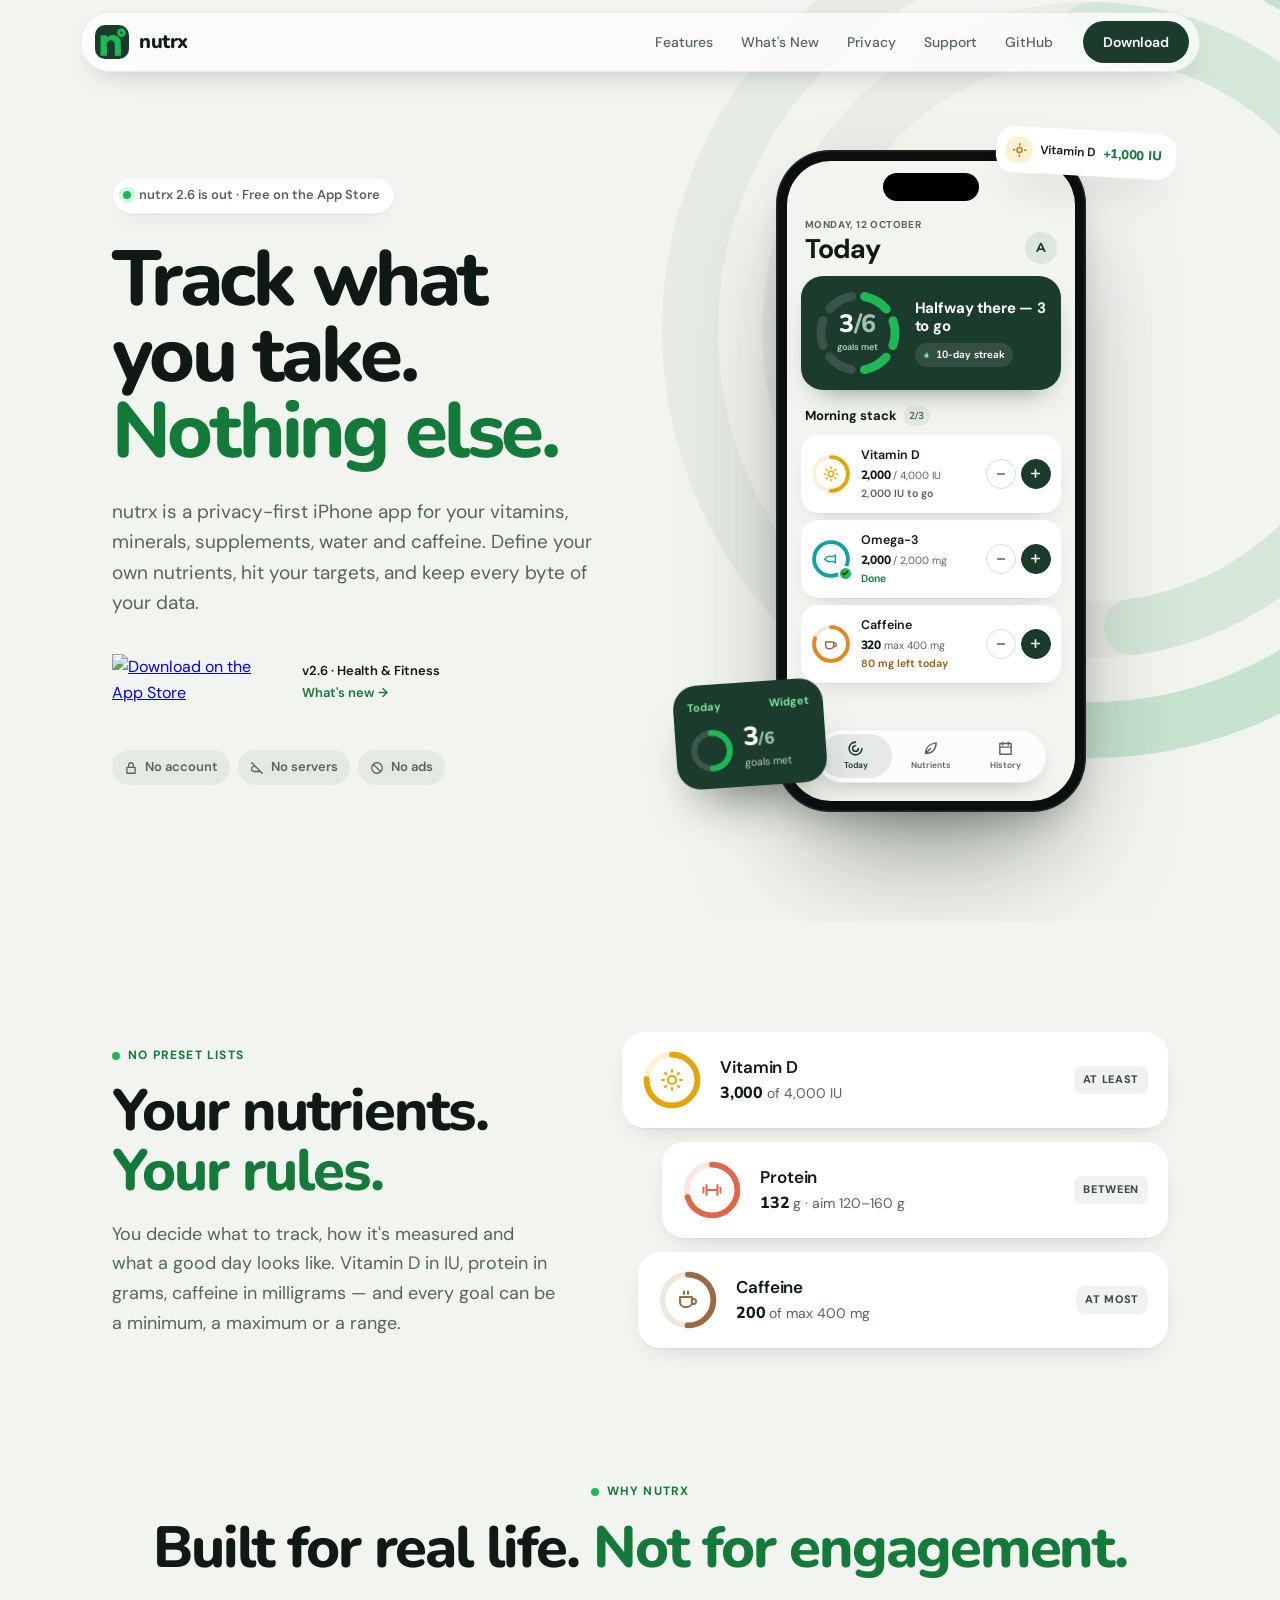
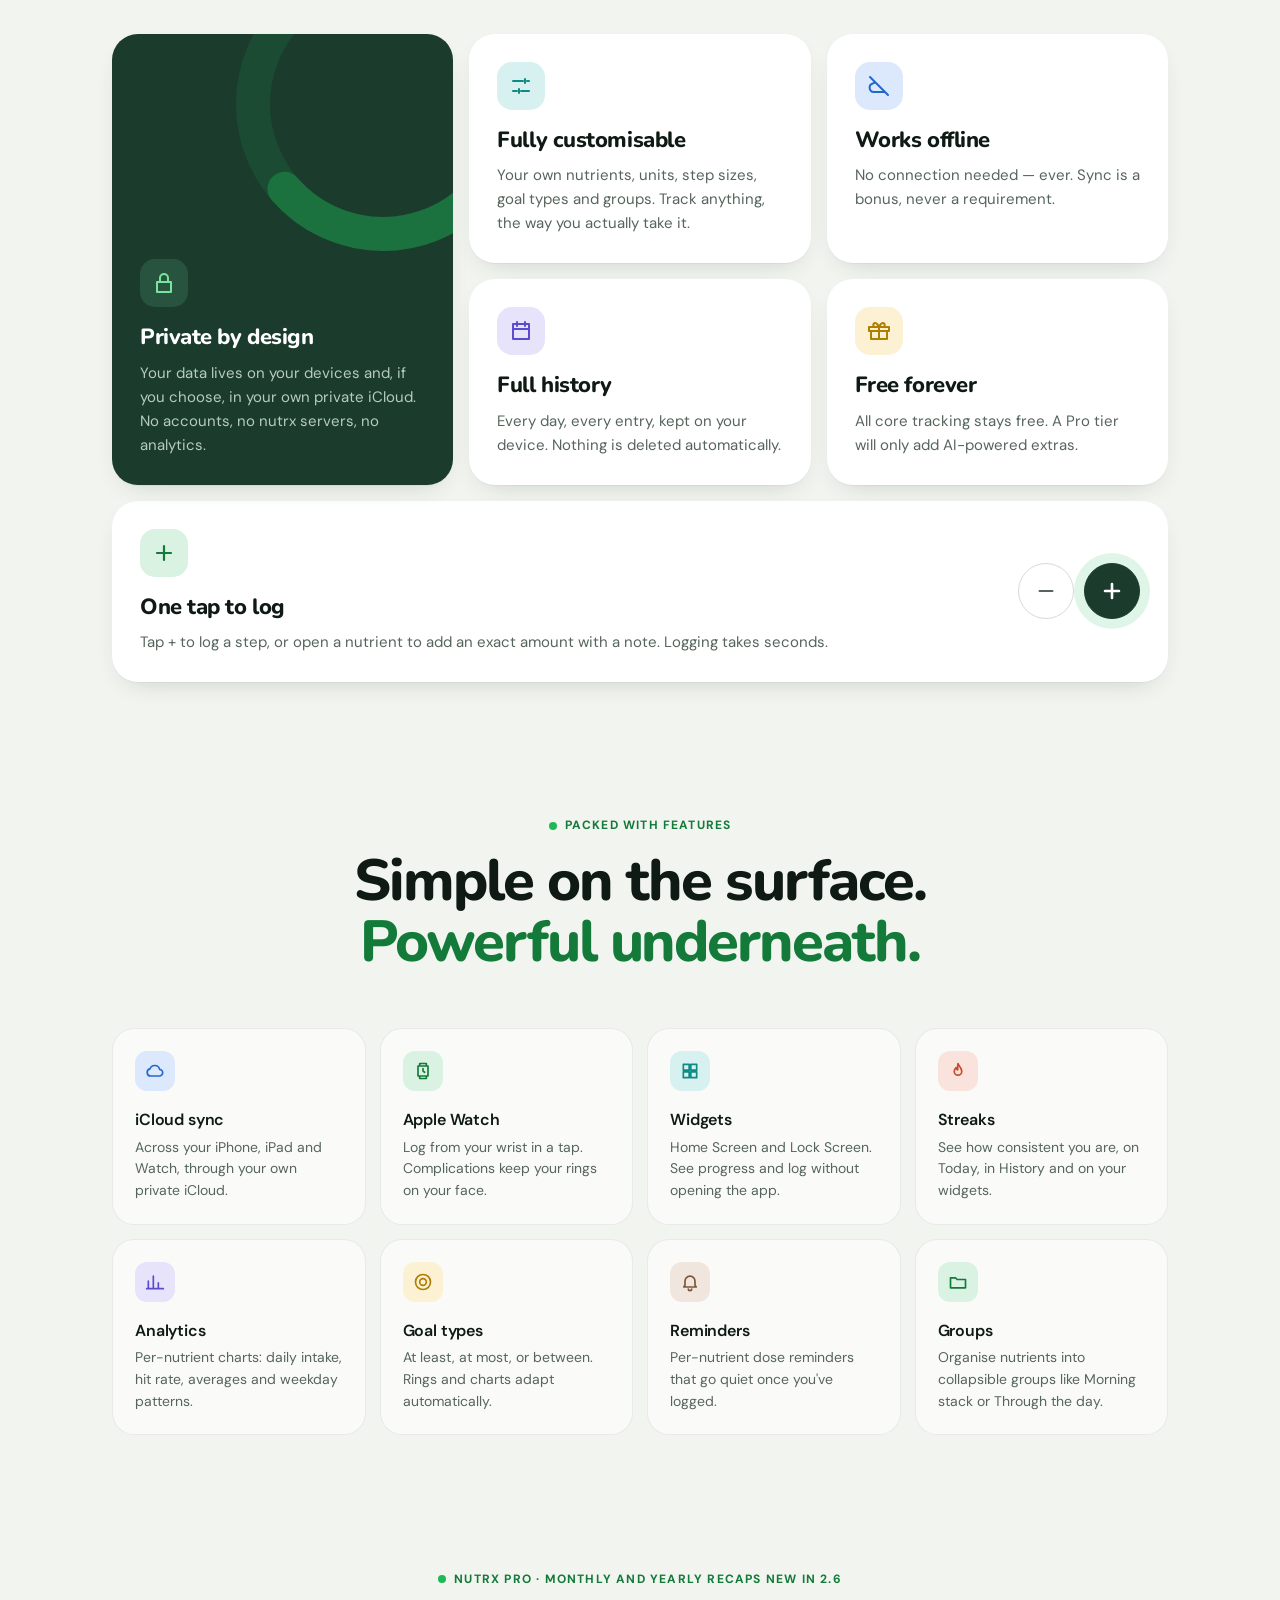
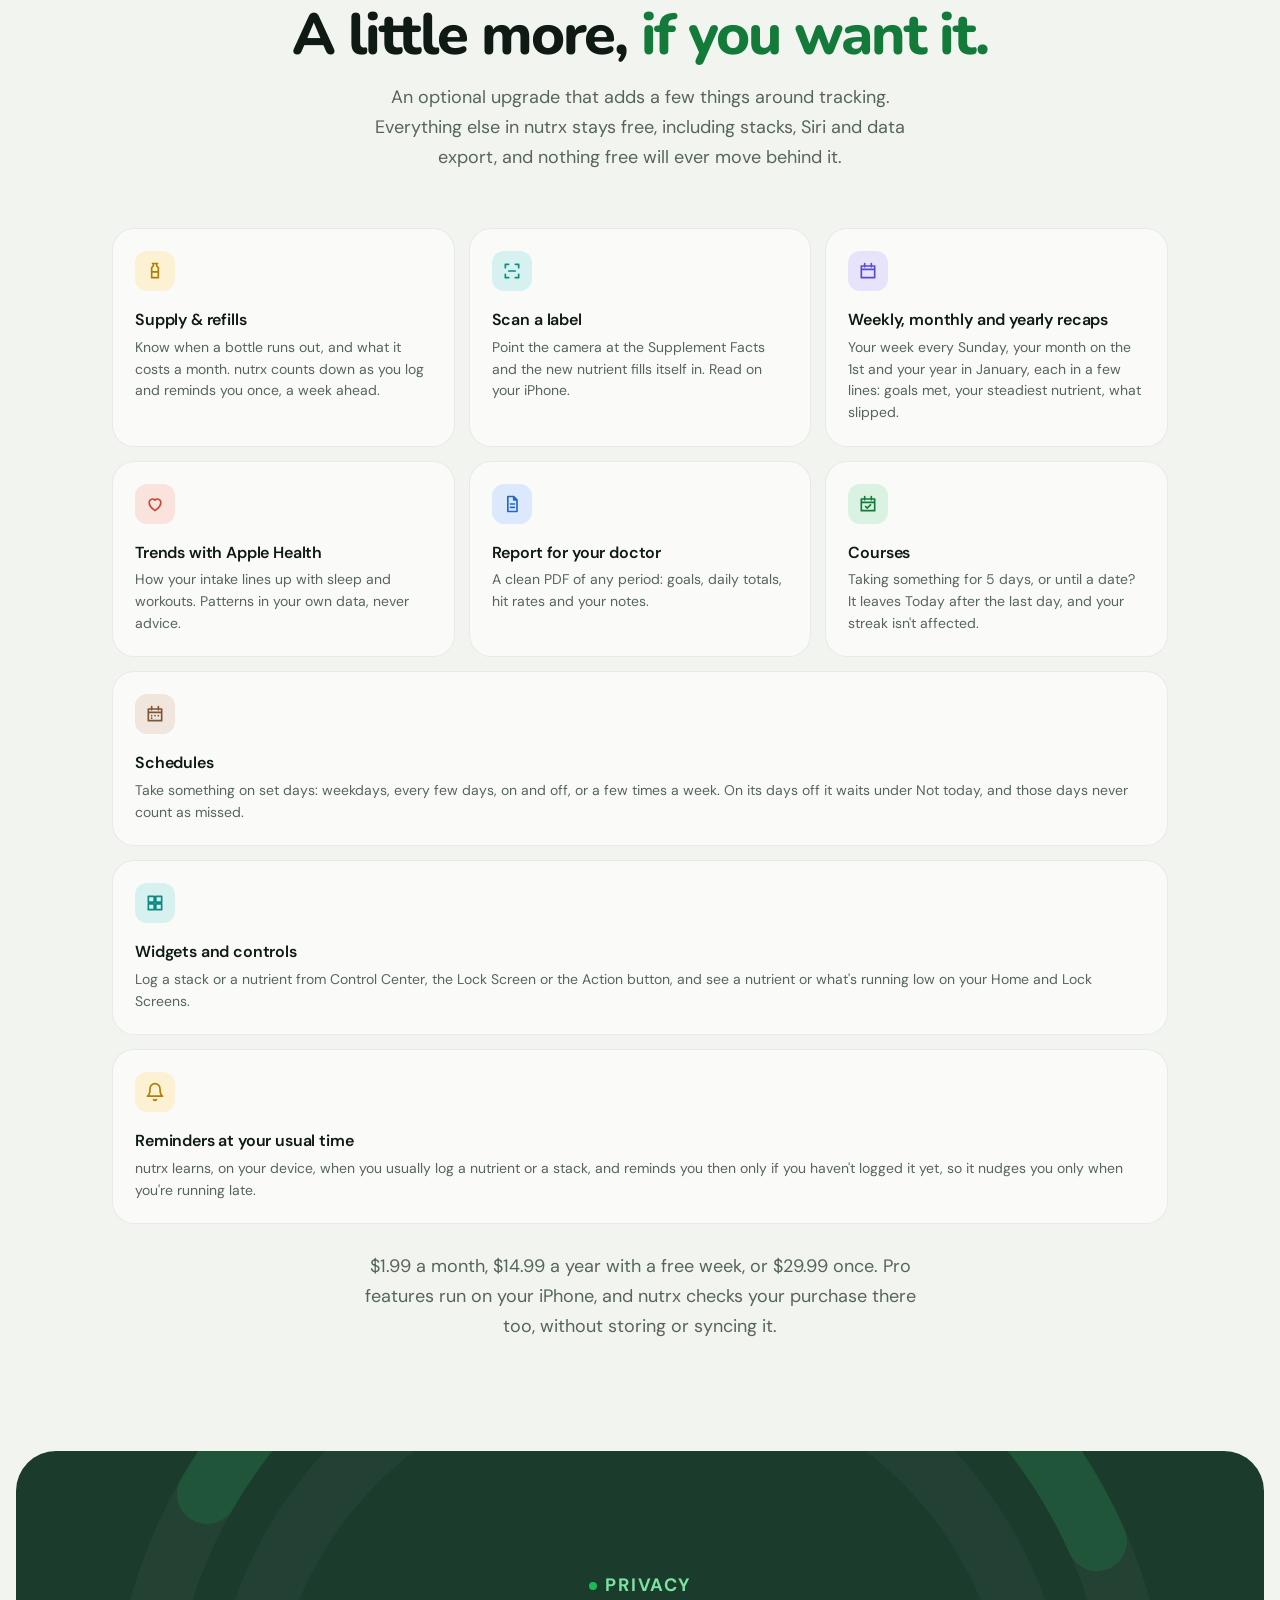
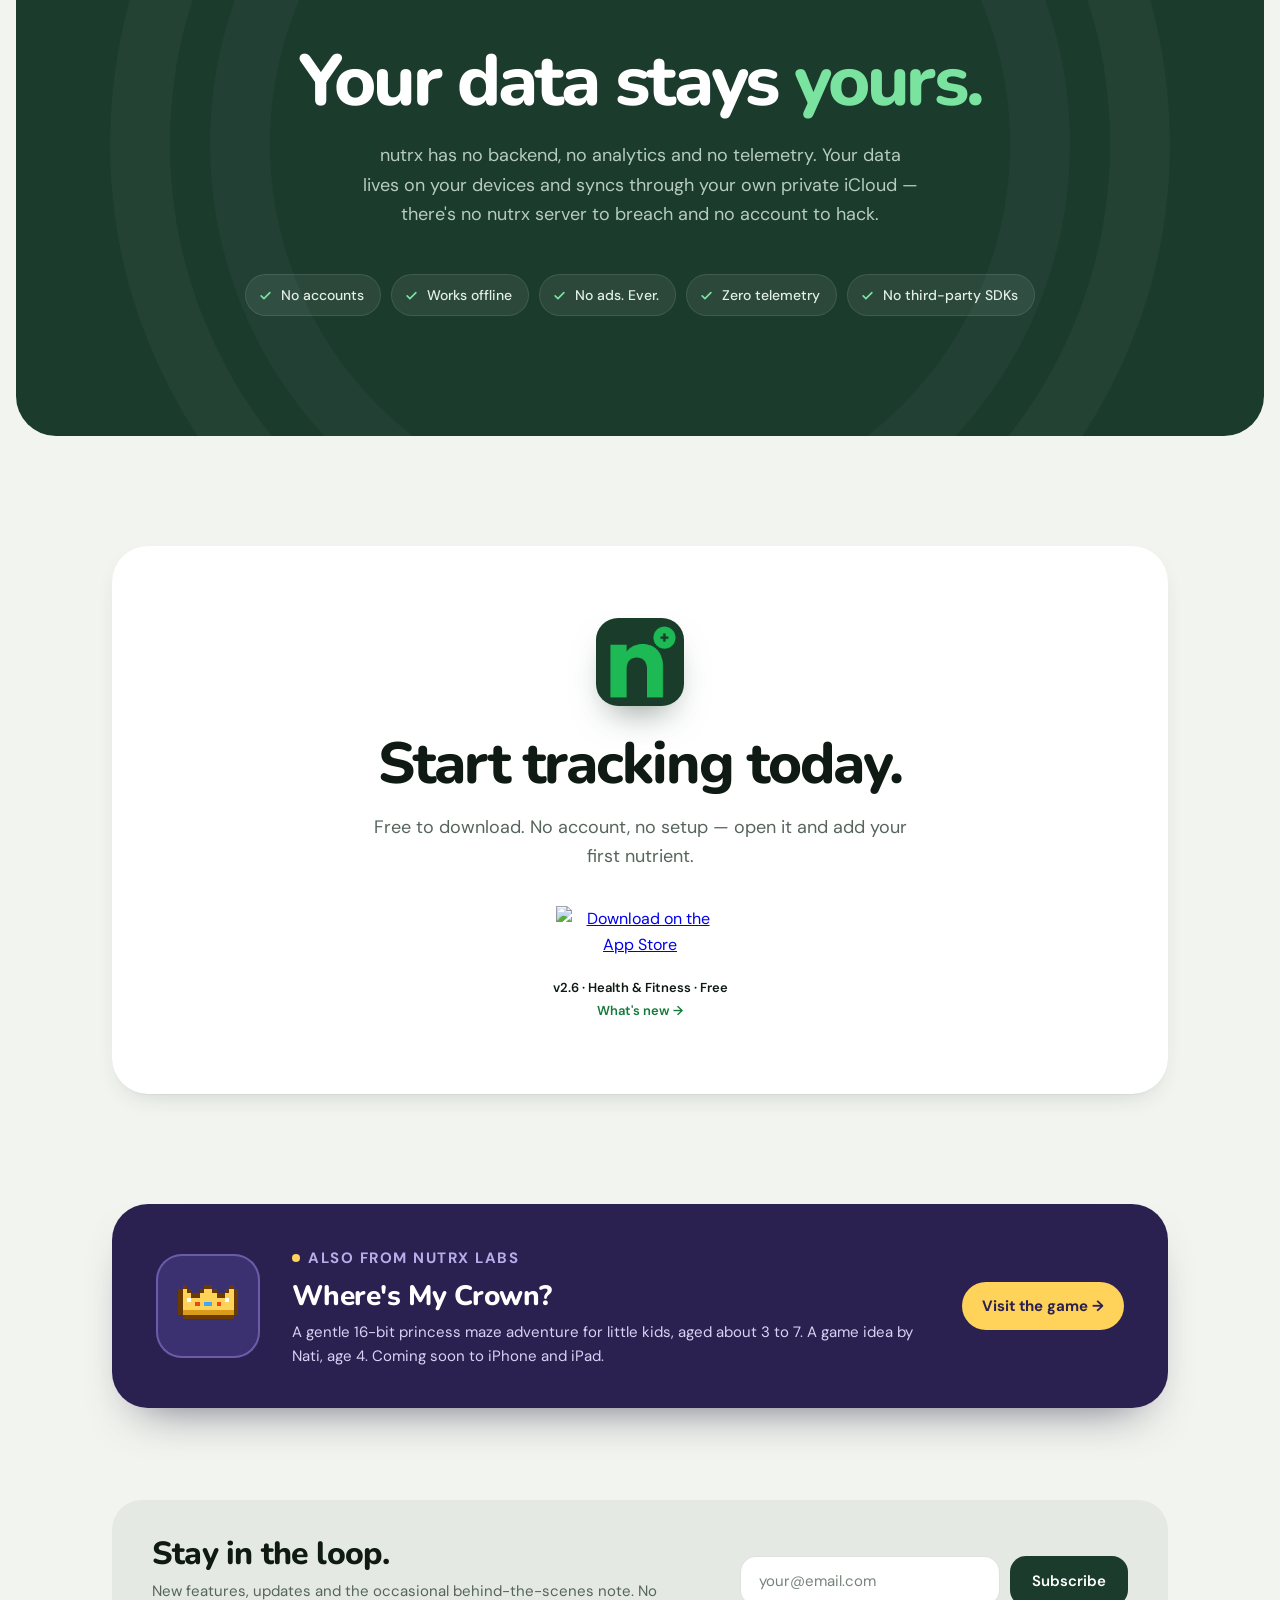
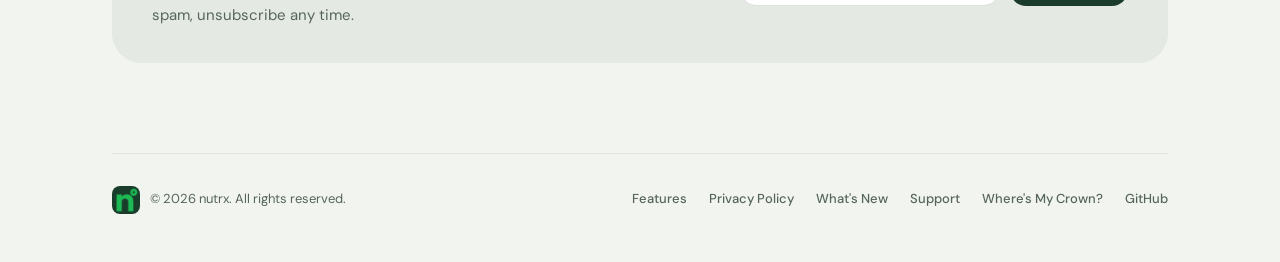
==== commit c48d5ced: "nutrx 2.6: changelog, version, and monthly and yearly recaps and reminders at your usual time in the" ====
--- a/index.html
+++ b/index.html
@@ -655,14 +655,14 @@
 
   <div class="wrap hero-grid">
     <div class="hero-copy">
-      <a class="hero-badge fu" href="changelog.html"><span class="badge-dot"></span>nutrx 2.5 is out · Free on the App Store</a>
+      <a class="hero-badge fu" href="changelog.html"><span class="badge-dot"></span>nutrx 2.6 is out · Free on the App Store</a>
       <h1 class="fu">Track what you take. <em>Nothing else.</em></h1>
       <p class="hero-sub fu">nutrx is a privacy-first iPhone app for your vitamins, minerals, supplements, water and caffeine. Define your own nutrients, hit your targets, and keep every byte of your data.</p>
       <div class="hero-cta fu">
         <a class="appstore-btn" href="https://apps.apple.com/us/app/nutrx/id6760843478?itscg=30200&itsct=apps_box_badge&mttnsubad=6760843478">
           <img src="https://toolbox.marketingtools.apple.com/api/v2/badges/download-on-the-app-store/black/en-us?releaseDate=1774224000" alt="Download on the App Store" width="168" height="56">
         </a>
-        <p class="version-tag"><strong>v2.5 · Health &amp; Fitness</strong><a href="changelog.html" class="whats-new-link">What's new →</a></p>
+        <p class="version-tag"><strong>v2.6 · Health &amp; Fitness</strong><a href="changelog.html" class="whats-new-link">What's new →</a></p>
       </div>
       <ul class="hero-facts fu" aria-label="Highlights">
         <li><svg viewBox="0 0 24 24" fill="none" stroke="currentColor" stroke-width="2.2" stroke-linecap="round" stroke-linejoin="round" aria-hidden="true"><path d="M5 11h14v10H5zM8 11V7a4 4 0 0 1 8 0v4"/></svg>No account</li>
@@ -926,7 +926,7 @@
 <section class="section" id="pro" style="padding-top: 20px">
   <div class="wrap">
     <div class="center">
-      <p class="eyebrow fu">nutrx Pro · Widgets and controls new in 2.5</p>
+      <p class="eyebrow fu">nutrx Pro · Monthly and yearly recaps new in 2.6</p>
       <h2 class="section-h fu">A little more, <em>if you want it.</em></h2>
       <p class="section-lead fu">An optional upgrade that adds a few things around tracking. Everything else in nutrx stays free, including stacks, Siri and data export, and nothing free will ever move behind it.</p>
     </div>
@@ -944,8 +944,8 @@
       </div>
       <div class="cap fu">
         <div class="cap-icon tint-indigo"><svg viewBox="0 0 24 24" fill="none" stroke-width="2" stroke-linecap="round" stroke-linejoin="round" aria-hidden="true"><path d="M4 6h16v14H4zM4 10h16M8 3v4M16 3v4"/></svg></div>
-        <h3>Weekly recap</h3>
-        <p>Every Sunday, your week in a few lines: goals met, your steadiest nutrient, what slipped.</p>
+        <h3>Weekly, monthly and yearly recaps</h3>
+        <p>Your week every Sunday, your month on the 1st and your year in January, each in a few lines: goals met, your steadiest nutrient, what slipped.</p>
       </div>
       <div class="cap fu">
         <div class="cap-icon tint-coral"><svg viewBox="0 0 24 24" fill="none" stroke-width="2" stroke-linecap="round" stroke-linejoin="round" aria-hidden="true"><path d="M12 20s-7-4.4-7-10a4 4 0 0 1 7-2.6A4 4 0 0 1 19 10c0 5.6-7 10-7 10z"/></svg></div>
@@ -971,6 +971,11 @@
         <div class="cap-icon tint-teal"><svg viewBox="0 0 24 24" fill="none" stroke-width="2" stroke-linecap="round" stroke-linejoin="round" aria-hidden="true"><path d="M4 4h7v7H4zM13 4h7v7h-7zM4 13h7v7H4zM13 13h7v7h-7z"/></svg></div>
         <h3>Widgets and controls</h3>
         <p>Log a stack or a nutrient from Control Center, the Lock Screen or the Action button, and see a nutrient or what's running low on your Home and Lock Screens.</p>
+      </div>
+      <div class="cap cap--full fu">
+        <div class="cap-icon tint-sun"><svg viewBox="0 0 24 24" fill="none" stroke-width="2" stroke-linecap="round" stroke-linejoin="round" aria-hidden="true"><path d="M18 8A6 6 0 0 0 6 8c0 7-3 9-3 9h18s-3-2-3-9M13.73 21a2 2 0 0 1-3.46 0"/></svg></div>
+        <h3>Reminders at your usual time</h3>
+        <p>nutrx learns, on your device, when you usually log a nutrient or a stack, and reminds you then only if you haven't logged it yet, so it nudges you only when you're running late.</p>
       </div>
     </div>
 
@@ -1012,7 +1017,7 @@
       <a class="appstore-btn" href="https://apps.apple.com/us/app/nutrx/id6760843478?itscg=30200&itsct=apps_box_badge&mttnsubad=6760843478">
         <img src="https://toolbox.marketingtools.apple.com/api/v2/badges/download-on-the-app-store/black/en-us?releaseDate=1774224000" alt="Download on the App Store" width="168" height="56">
       </a>
-      <p class="version-tag"><strong>v2.5 · Health &amp; Fitness · Free</strong><a href="changelog.html" class="whats-new-link">What's new →</a></p>
+      <p class="version-tag"><strong>v2.6 · Health &amp; Fitness · Free</strong><a href="changelog.html" class="whats-new-link">What's new →</a></p>
     </div>
   </div>
 </section>
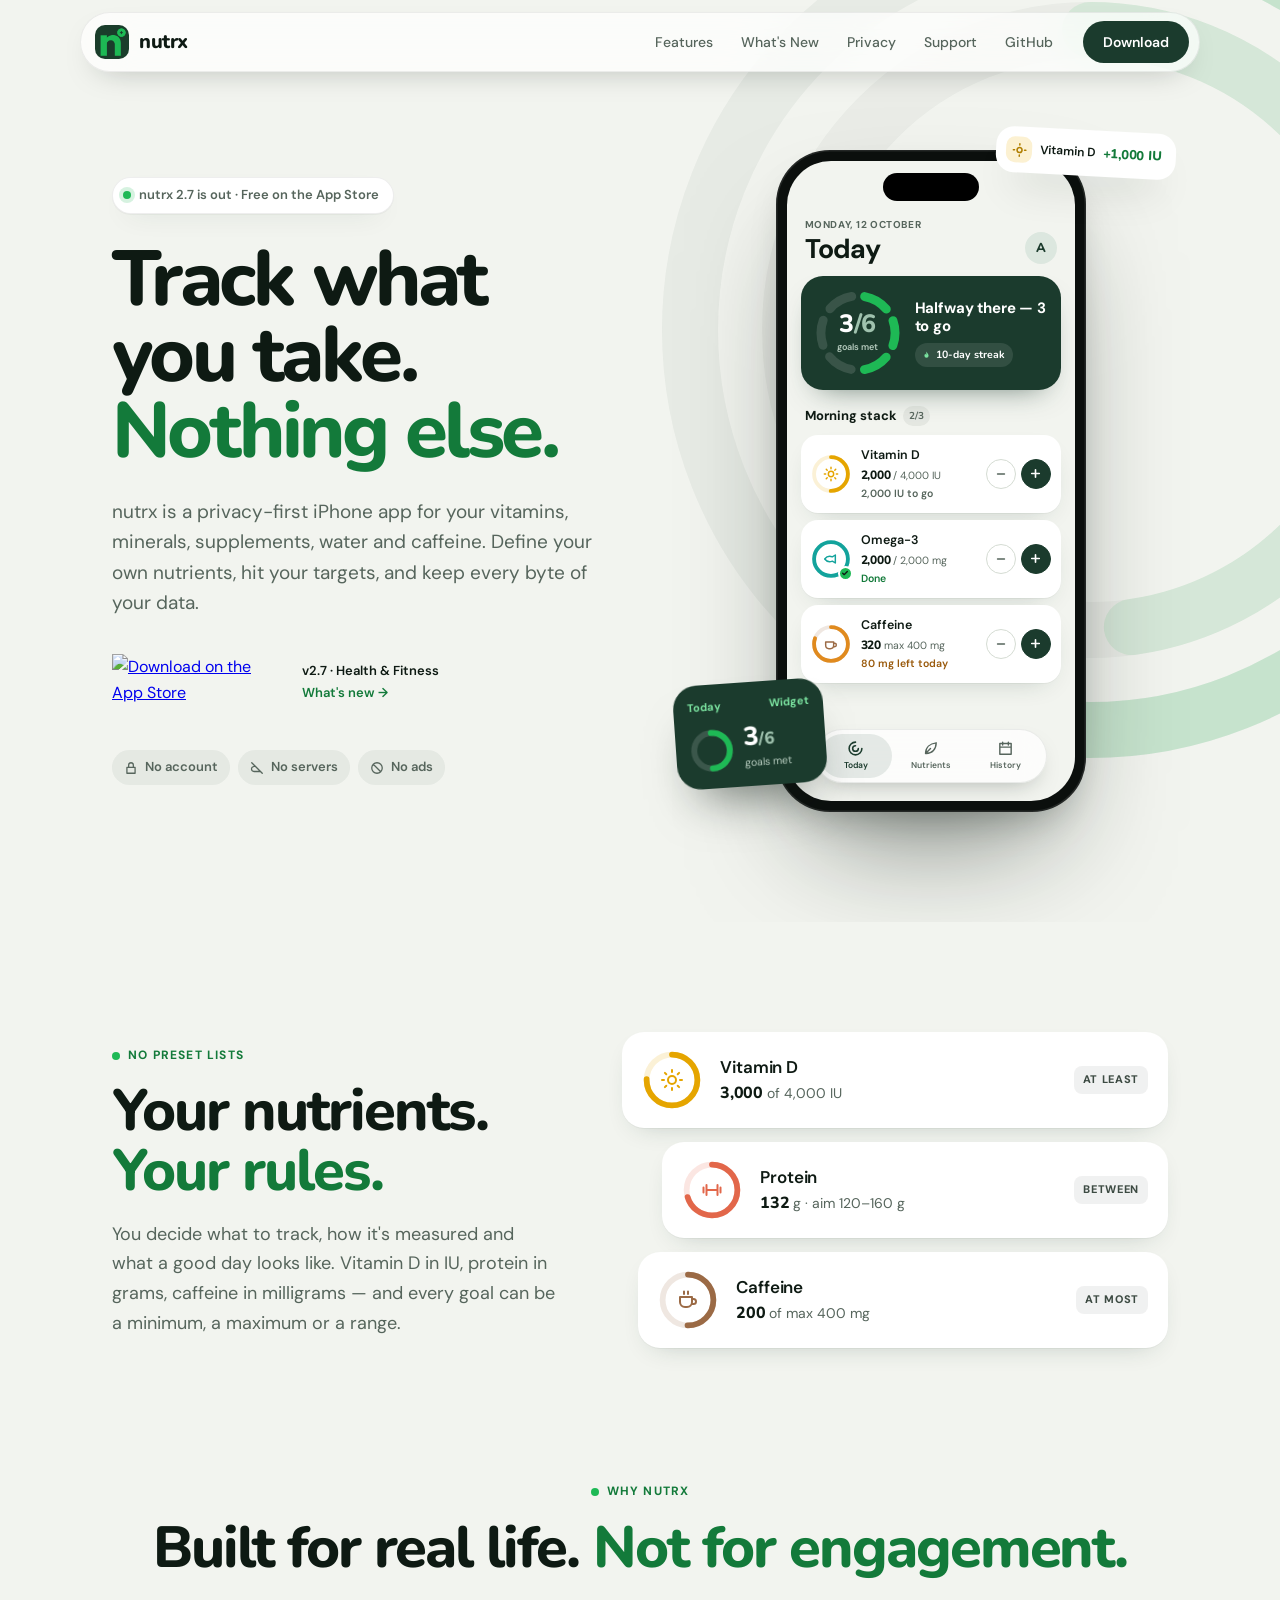
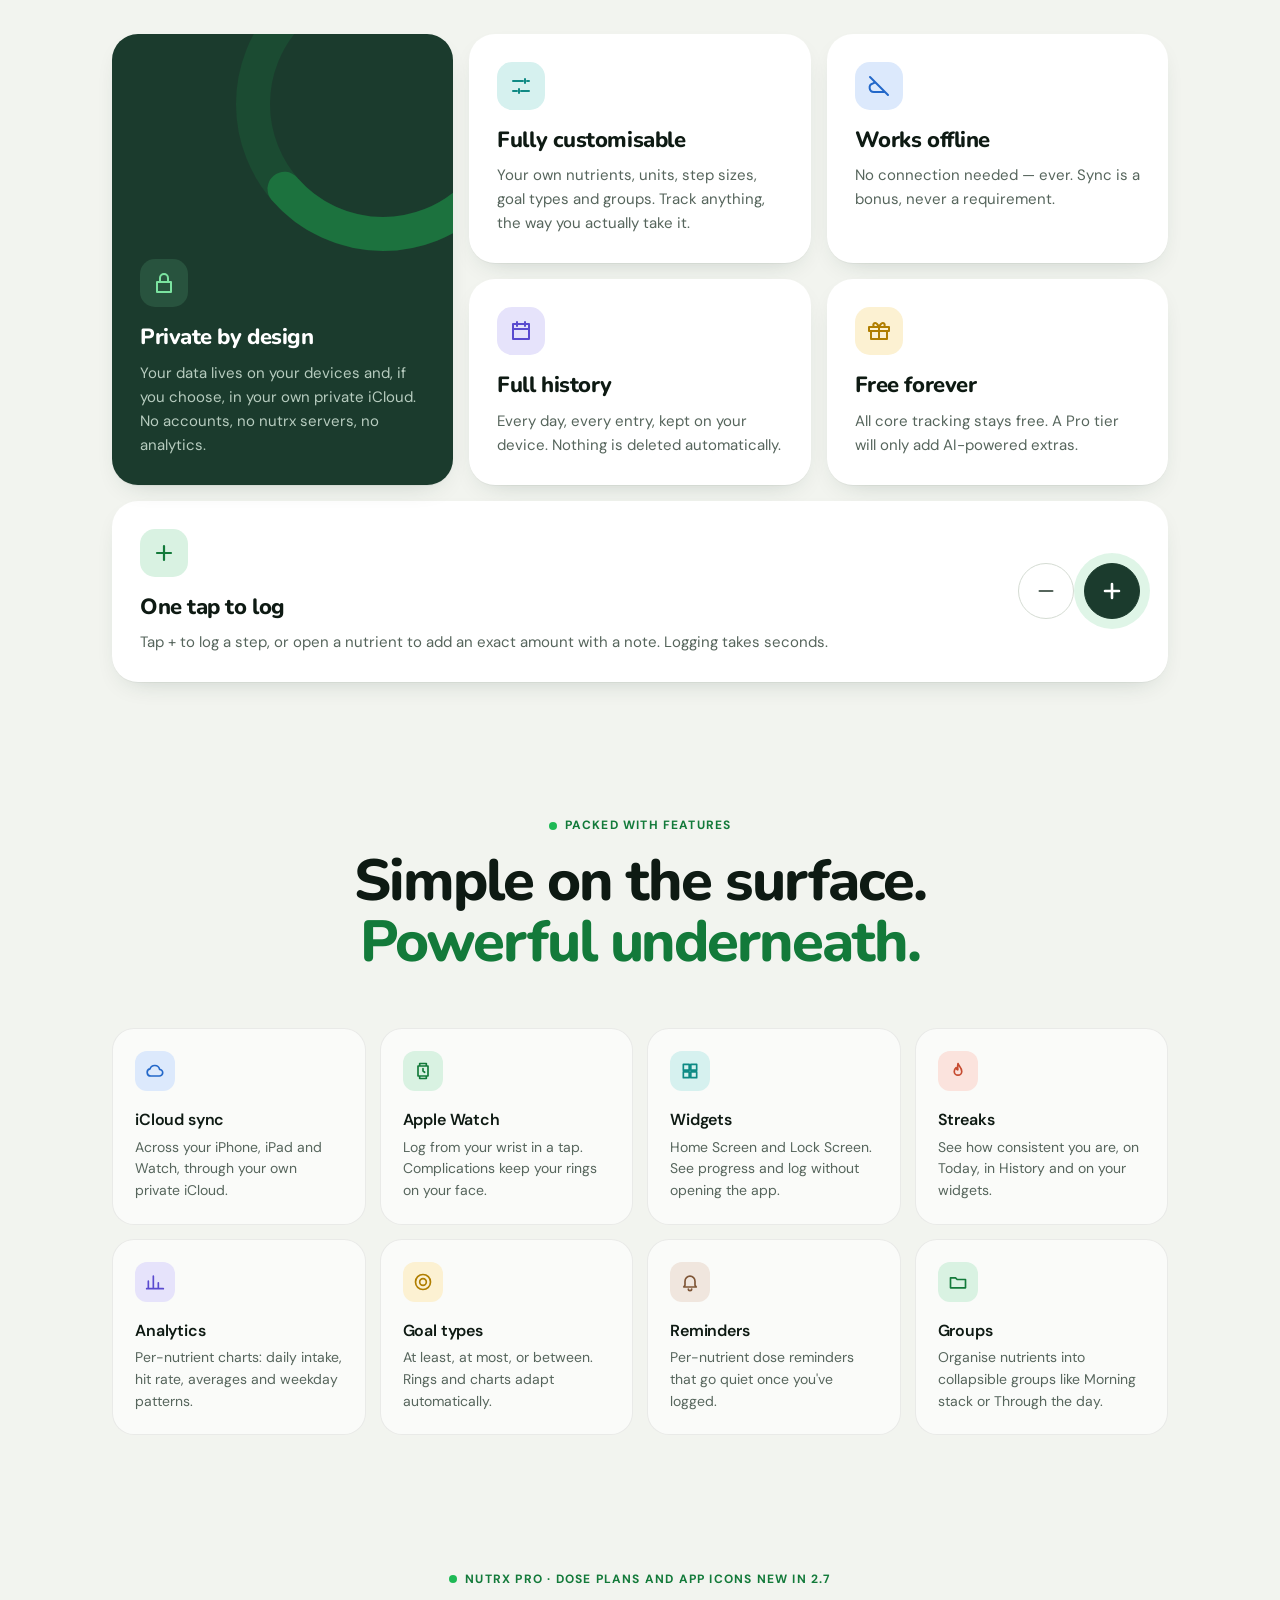
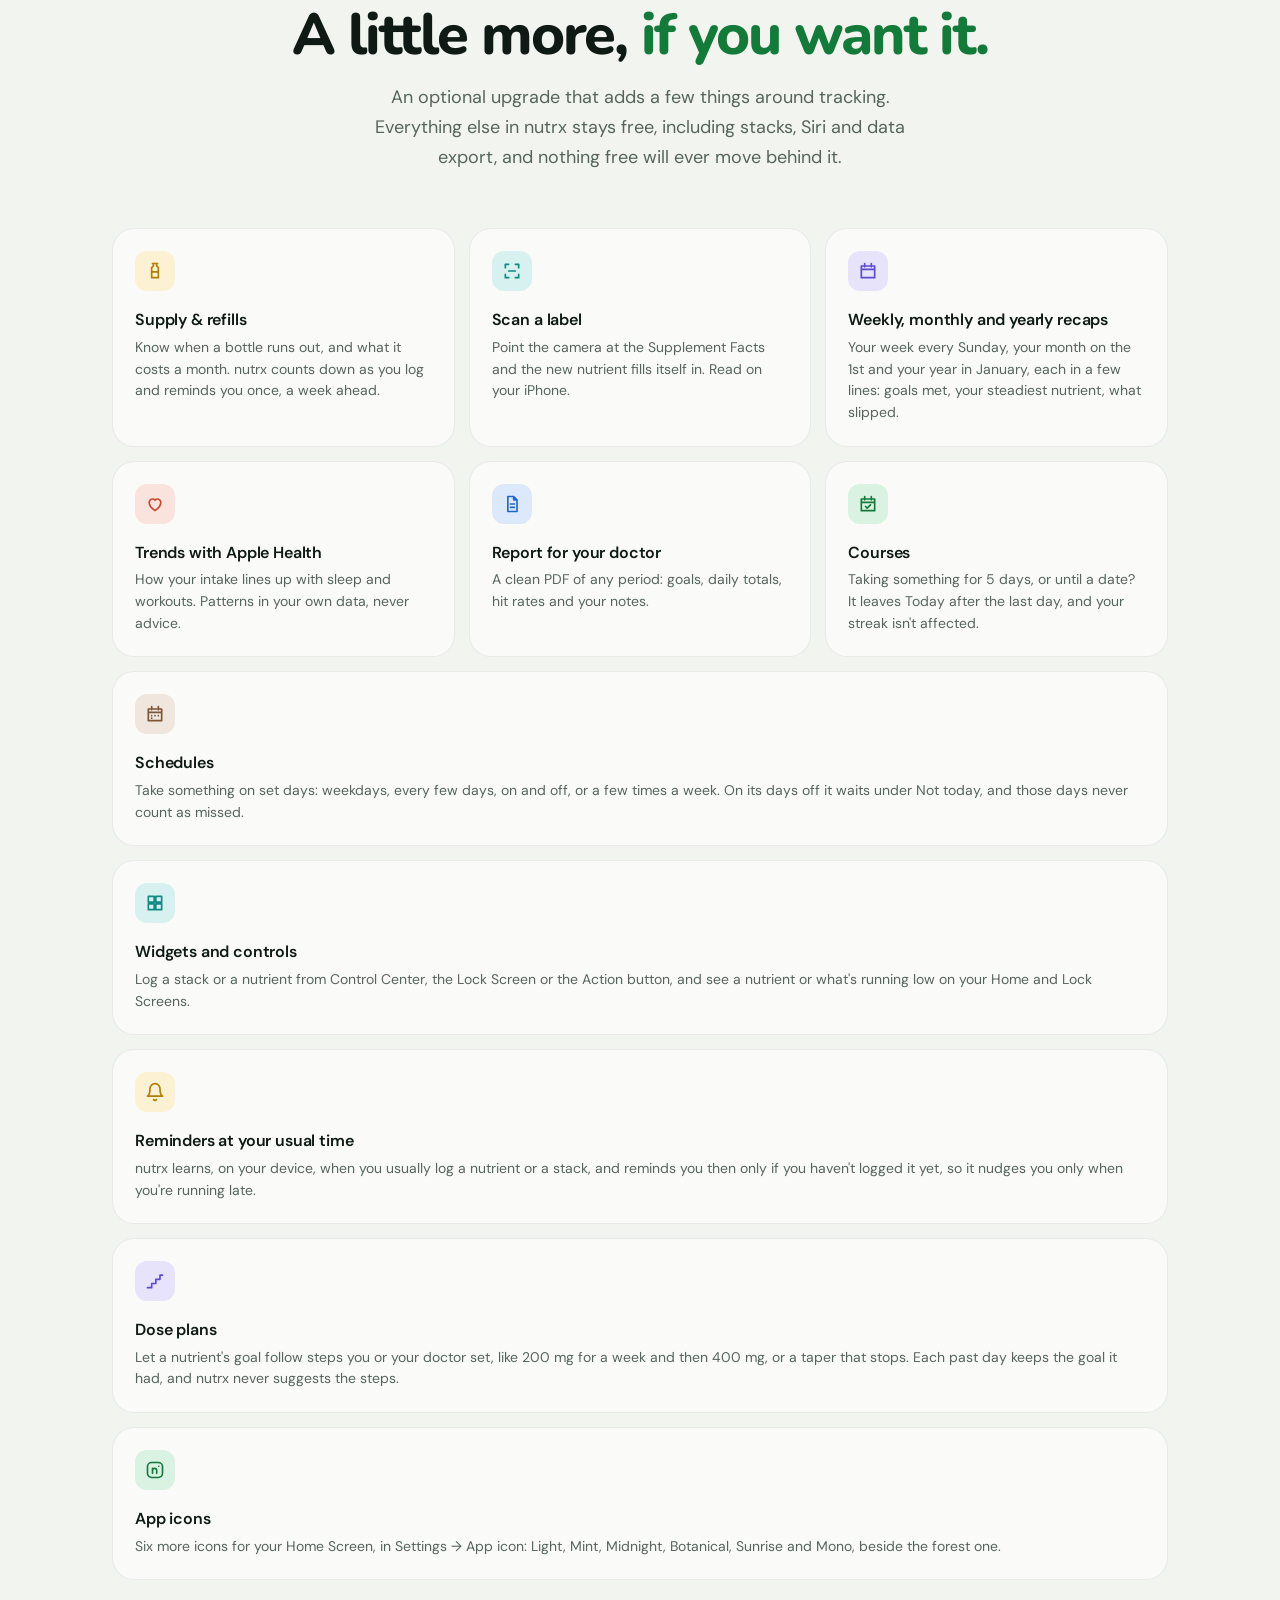
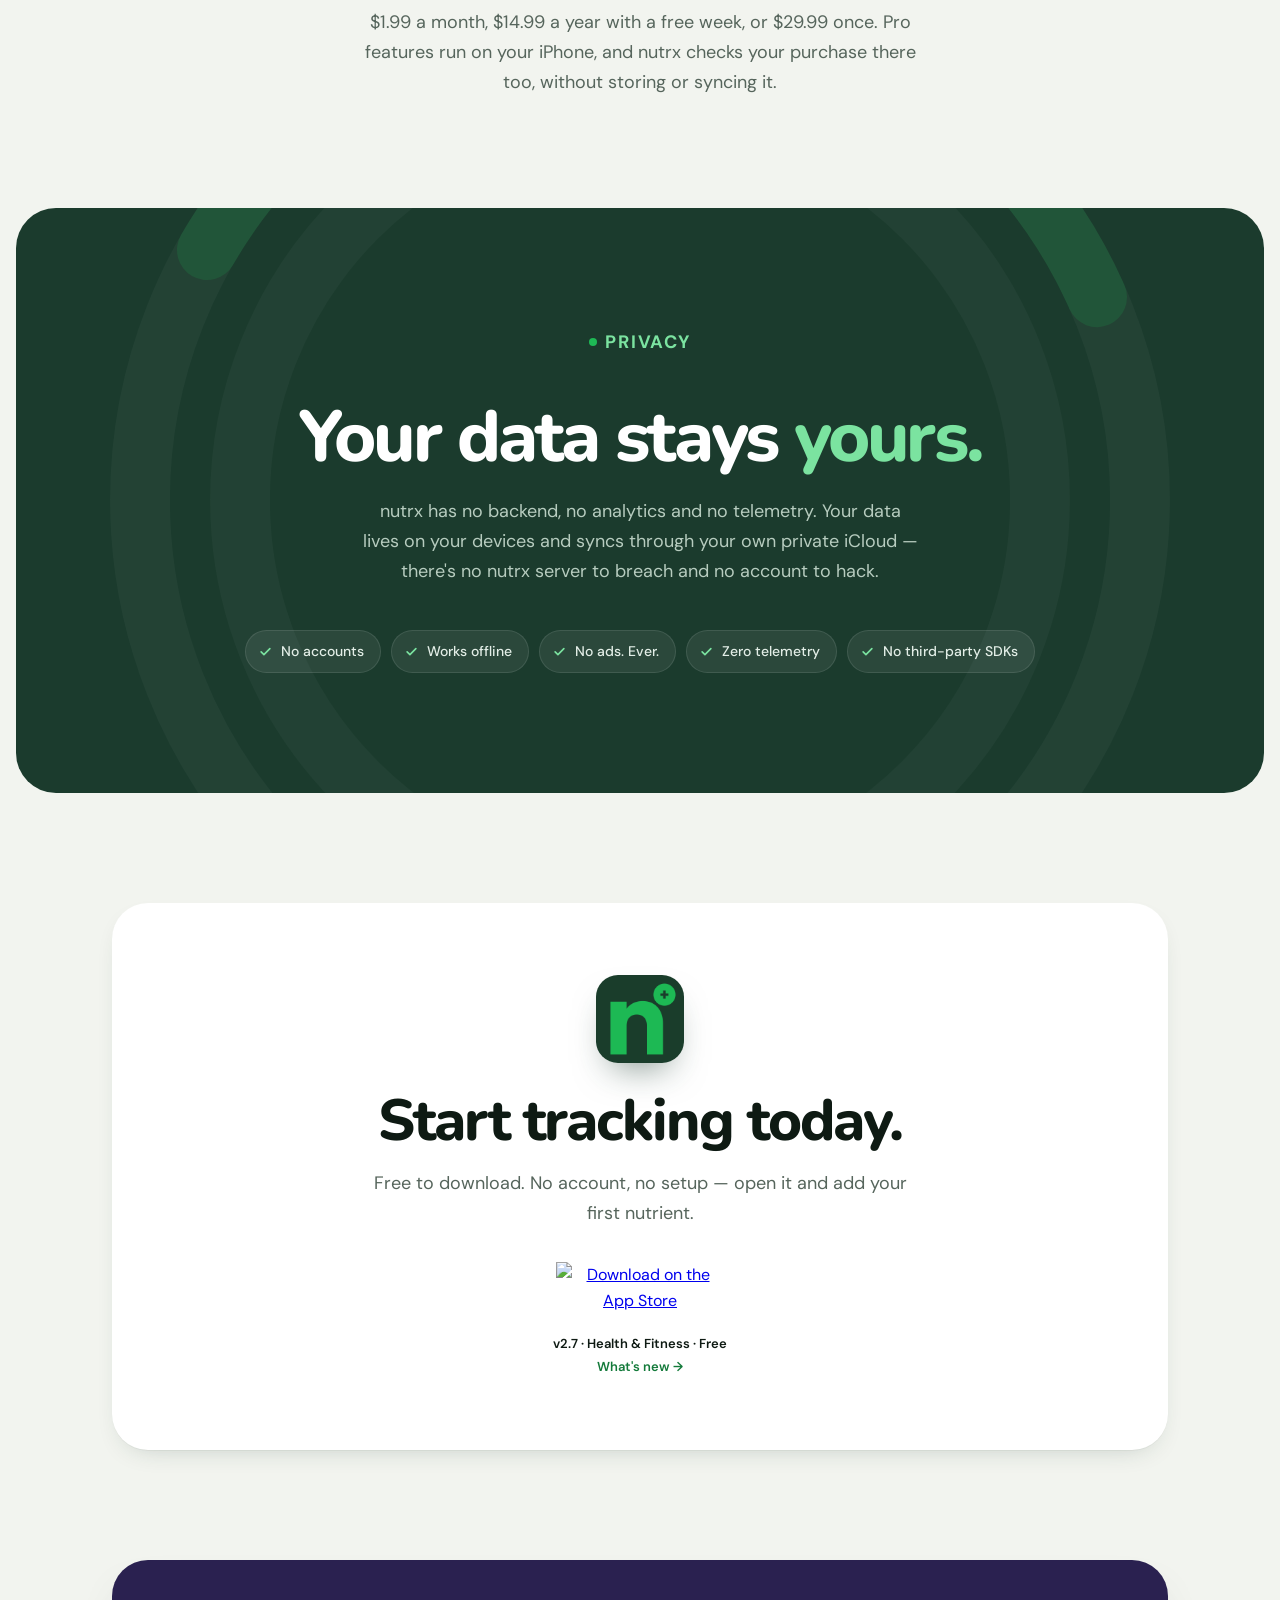
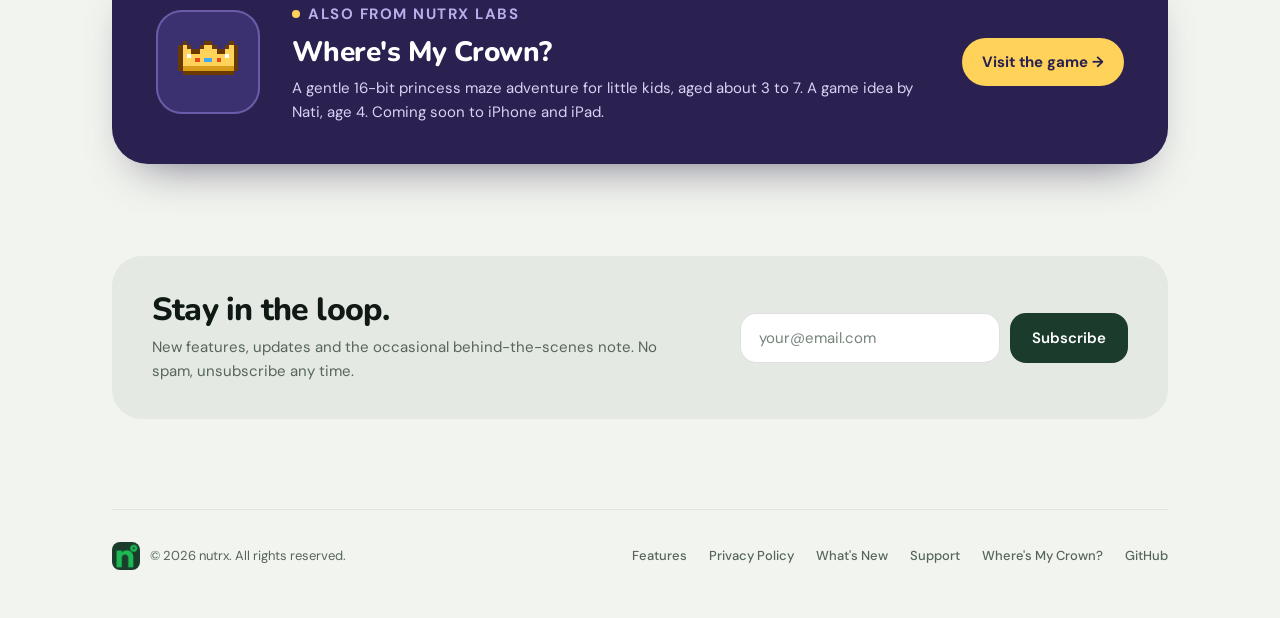
==== commit 1de00810: "nutrx 2.7: changelog, version, and dose plans and app icons in the Pro sections - changelog.json and" ====
--- a/index.html
+++ b/index.html
@@ -655,14 +655,14 @@
 
   <div class="wrap hero-grid">
     <div class="hero-copy">
-      <a class="hero-badge fu" href="changelog.html"><span class="badge-dot"></span>nutrx 2.6 is out · Free on the App Store</a>
+      <a class="hero-badge fu" href="changelog.html"><span class="badge-dot"></span>nutrx 2.7 is out · Free on the App Store</a>
       <h1 class="fu">Track what you take. <em>Nothing else.</em></h1>
       <p class="hero-sub fu">nutrx is a privacy-first iPhone app for your vitamins, minerals, supplements, water and caffeine. Define your own nutrients, hit your targets, and keep every byte of your data.</p>
       <div class="hero-cta fu">
         <a class="appstore-btn" href="https://apps.apple.com/us/app/nutrx/id6760843478?itscg=30200&itsct=apps_box_badge&mttnsubad=6760843478">
           <img src="https://toolbox.marketingtools.apple.com/api/v2/badges/download-on-the-app-store/black/en-us?releaseDate=1774224000" alt="Download on the App Store" width="168" height="56">
         </a>
-        <p class="version-tag"><strong>v2.6 · Health &amp; Fitness</strong><a href="changelog.html" class="whats-new-link">What's new →</a></p>
+        <p class="version-tag"><strong>v2.7 · Health &amp; Fitness</strong><a href="changelog.html" class="whats-new-link">What's new →</a></p>
       </div>
       <ul class="hero-facts fu" aria-label="Highlights">
         <li><svg viewBox="0 0 24 24" fill="none" stroke="currentColor" stroke-width="2.2" stroke-linecap="round" stroke-linejoin="round" aria-hidden="true"><path d="M5 11h14v10H5zM8 11V7a4 4 0 0 1 8 0v4"/></svg>No account</li>
@@ -926,7 +926,7 @@
 <section class="section" id="pro" style="padding-top: 20px">
   <div class="wrap">
     <div class="center">
-      <p class="eyebrow fu">nutrx Pro · Monthly and yearly recaps new in 2.6</p>
+      <p class="eyebrow fu">nutrx Pro · Dose plans and app icons new in 2.7</p>
       <h2 class="section-h fu">A little more, <em>if you want it.</em></h2>
       <p class="section-lead fu">An optional upgrade that adds a few things around tracking. Everything else in nutrx stays free, including stacks, Siri and data export, and nothing free will ever move behind it.</p>
     </div>
@@ -976,6 +976,16 @@
         <div class="cap-icon tint-sun"><svg viewBox="0 0 24 24" fill="none" stroke-width="2" stroke-linecap="round" stroke-linejoin="round" aria-hidden="true"><path d="M18 8A6 6 0 0 0 6 8c0 7-3 9-3 9h18s-3-2-3-9M13.73 21a2 2 0 0 1-3.46 0"/></svg></div>
         <h3>Reminders at your usual time</h3>
         <p>nutrx learns, on your device, when you usually log a nutrient or a stack, and reminds you then only if you haven't logged it yet, so it nudges you only when you're running late.</p>
+      </div>
+      <div class="cap cap--full fu">
+        <div class="cap-icon tint-indigo"><svg viewBox="0 0 24 24" fill="none" stroke-width="2" stroke-linecap="round" stroke-linejoin="round" aria-hidden="true"><path d="M3 20h5v-5h5v-5h5V5h3"/></svg></div>
+        <h3>Dose plans</h3>
+        <p>Let a nutrient's goal follow steps you or your doctor set, like 200 mg for a week and then 400 mg, or a taper that stops. Each past day keeps the goal it had, and nutrx never suggests the steps.</p>
+      </div>
+      <div class="cap cap--full fu">
+        <div class="cap-icon tint-green"><svg viewBox="0 0 24 24" fill="none" stroke-width="2" stroke-linecap="round" stroke-linejoin="round" aria-hidden="true"><path d="M8 3h8a5 5 0 0 1 5 5v8a5 5 0 0 1-5 5H8a5 5 0 0 1-5-5V8a5 5 0 0 1 5-5zM9 16v-6M9 12.5a2.5 2.5 0 0 1 5 0V16M16.5 7.5h.01"/></svg></div>
+        <h3>App icons</h3>
+        <p>Six more icons for your Home Screen, in Settings → App icon: Light, Mint, Midnight, Botanical, Sunrise and Mono, beside the forest one.</p>
       </div>
     </div>
 
@@ -1017,7 +1027,7 @@
       <a class="appstore-btn" href="https://apps.apple.com/us/app/nutrx/id6760843478?itscg=30200&itsct=apps_box_badge&mttnsubad=6760843478">
         <img src="https://toolbox.marketingtools.apple.com/api/v2/badges/download-on-the-app-store/black/en-us?releaseDate=1774224000" alt="Download on the App Store" width="168" height="56">
       </a>
-      <p class="version-tag"><strong>v2.6 · Health &amp; Fitness · Free</strong><a href="changelog.html" class="whats-new-link">What's new →</a></p>
+      <p class="version-tag"><strong>v2.7 · Health &amp; Fitness · Free</strong><a href="changelog.html" class="whats-new-link">What's new →</a></p>
     </div>
   </div>
 </section>
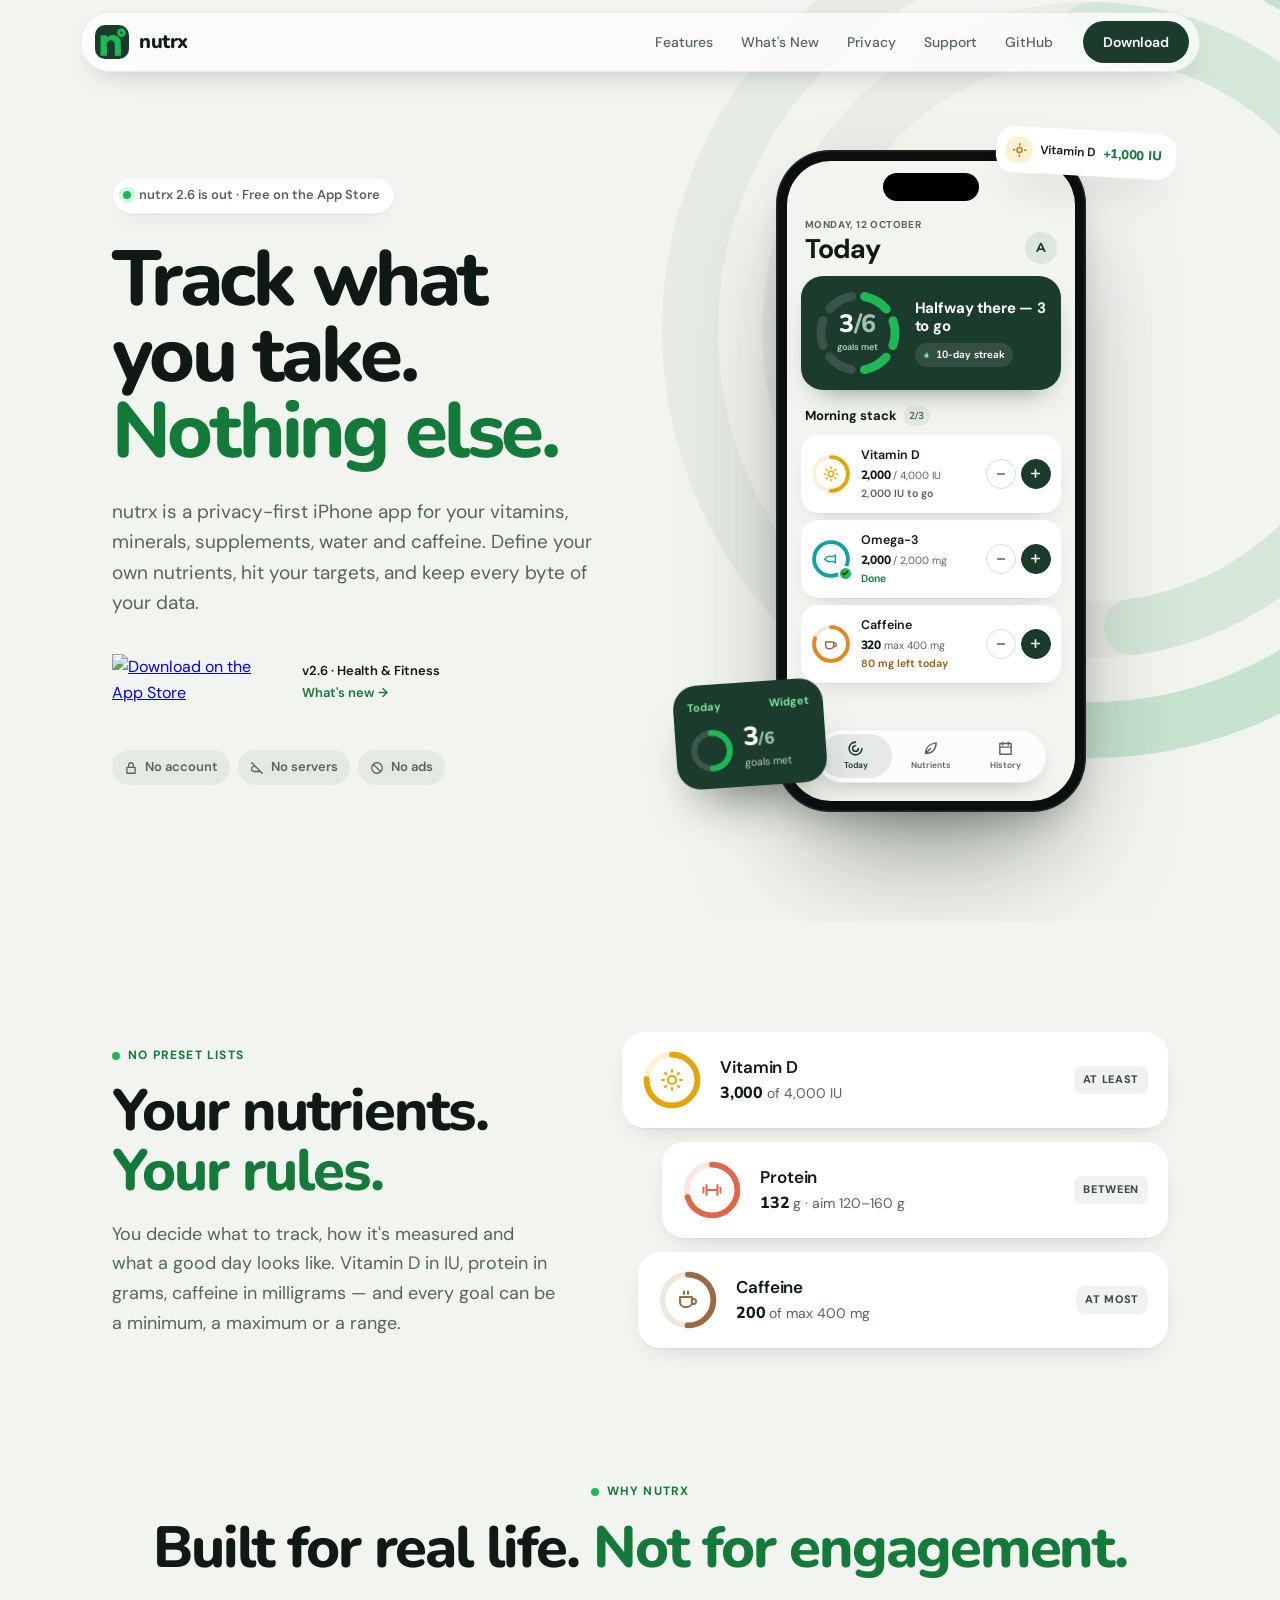
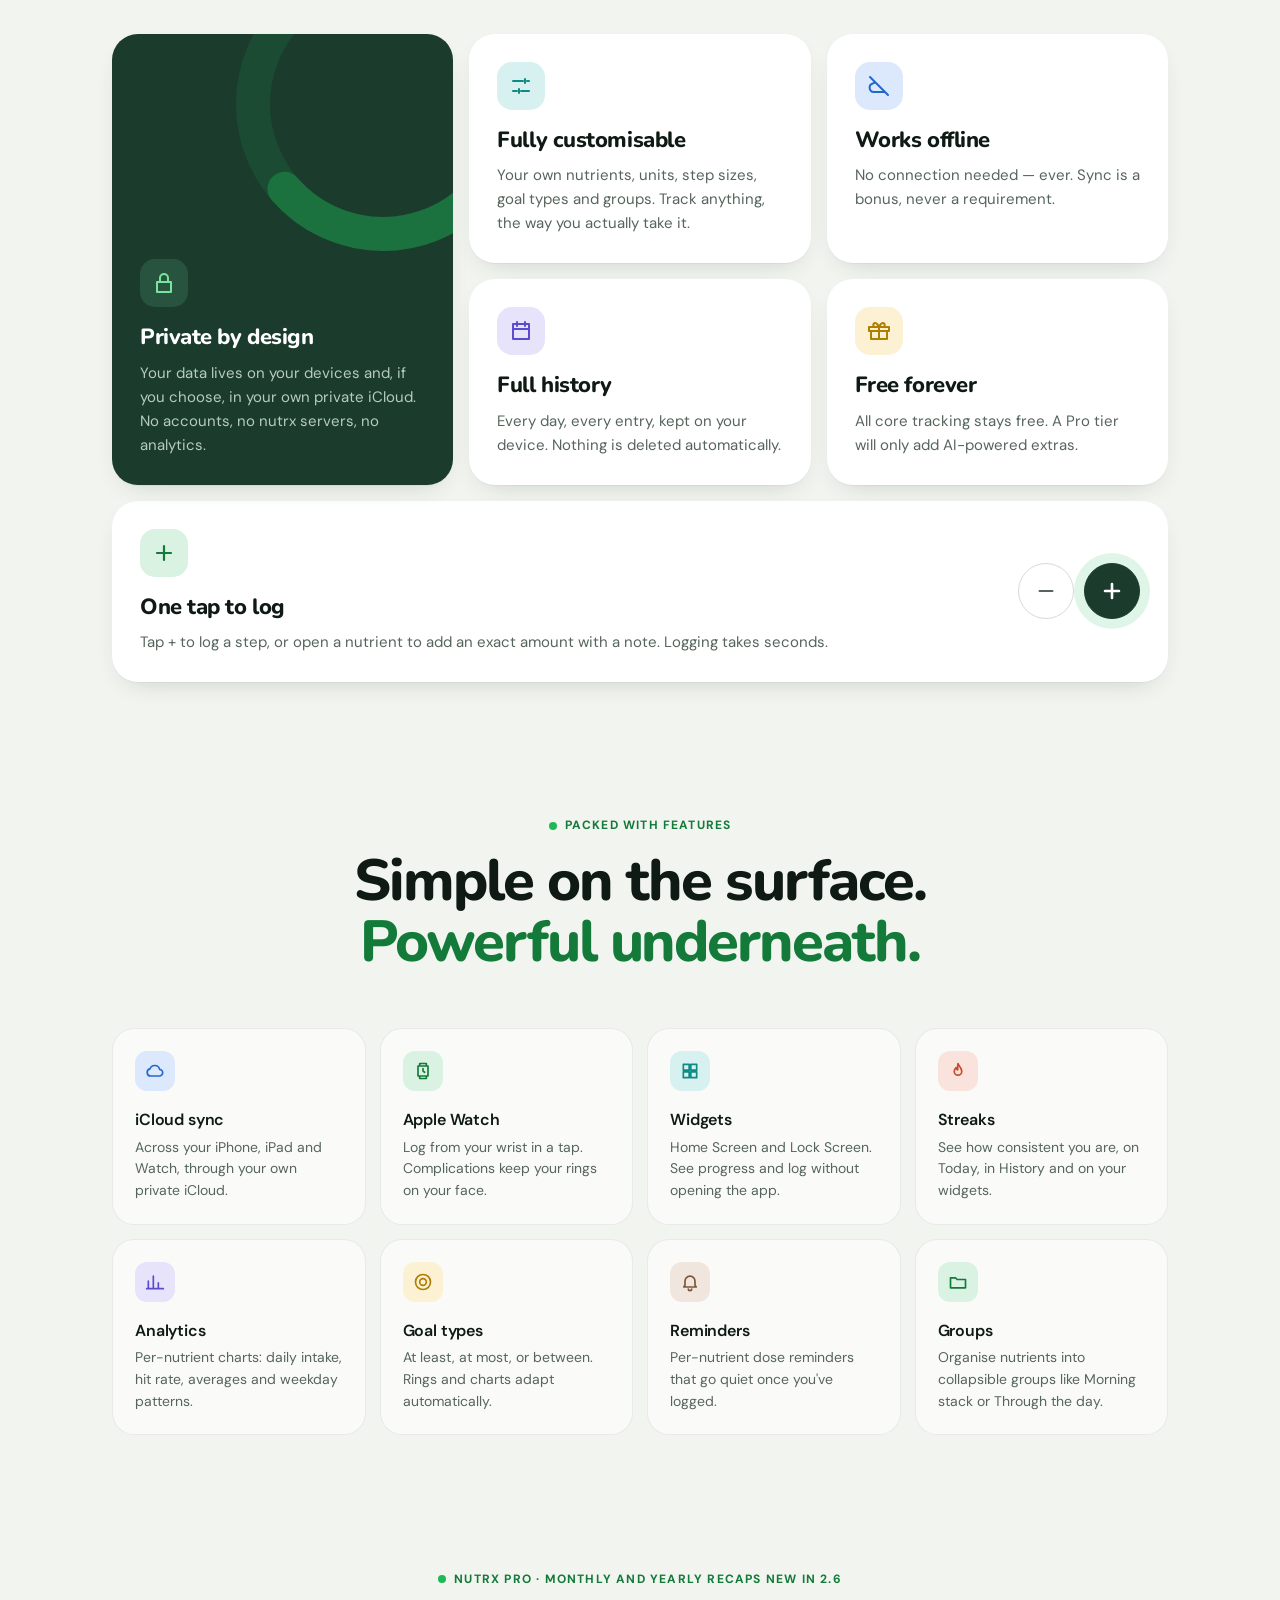
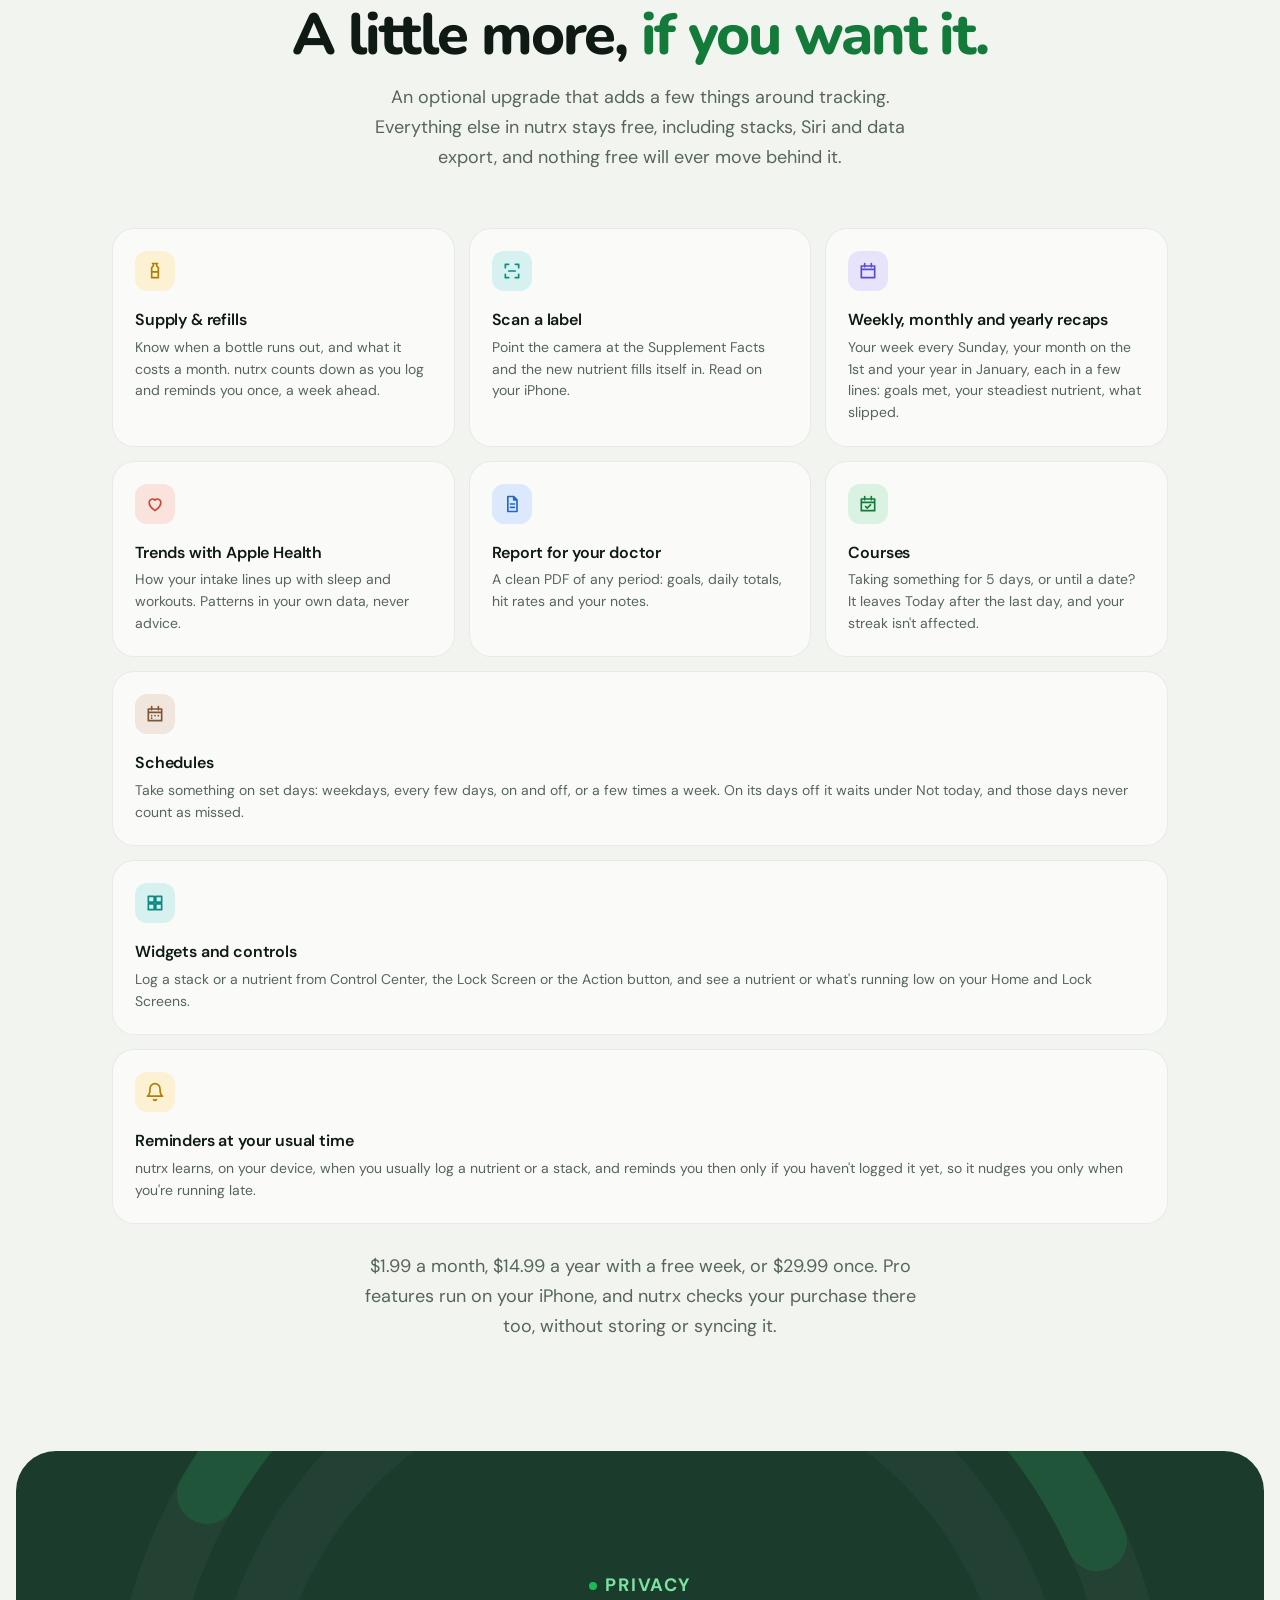
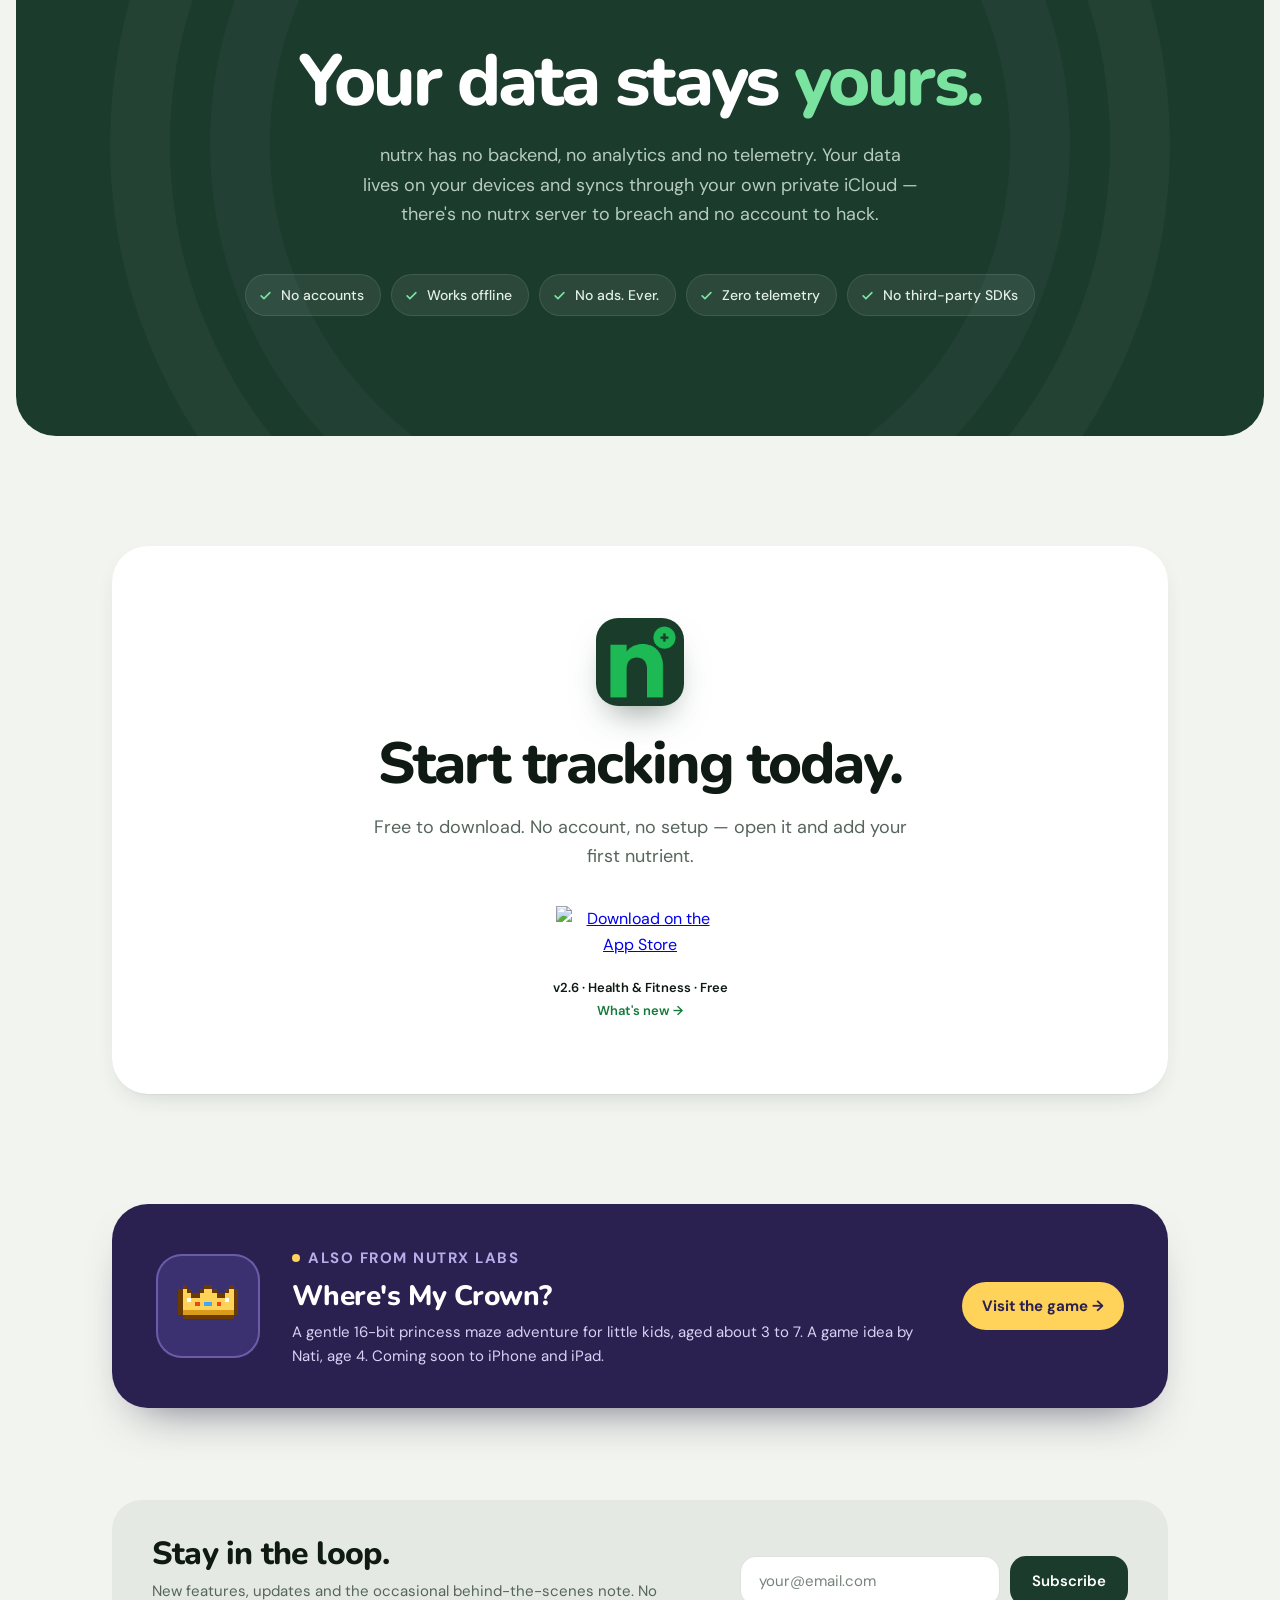
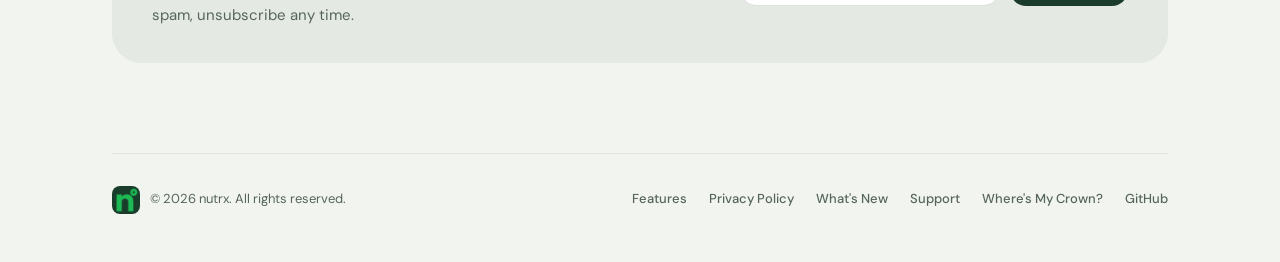
==== commit c9b0b3e7: "nutrx 2.6: changelog, version, and monthly and yearly recaps and reminders at your usual time in the" ====
--- a/index.html
+++ b/index.html
@@ -655,14 +655,14 @@
 
   <div class="wrap hero-grid">
     <div class="hero-copy">
-      <a class="hero-badge fu" href="changelog.html"><span class="badge-dot"></span>nutrx 2.7 is out · Free on the App Store</a>
+      <a class="hero-badge fu" href="changelog.html"><span class="badge-dot"></span>nutrx 2.6 is out · Free on the App Store</a>
       <h1 class="fu">Track what you take. <em>Nothing else.</em></h1>
       <p class="hero-sub fu">nutrx is a privacy-first iPhone app for your vitamins, minerals, supplements, water and caffeine. Define your own nutrients, hit your targets, and keep every byte of your data.</p>
       <div class="hero-cta fu">
         <a class="appstore-btn" href="https://apps.apple.com/us/app/nutrx/id6760843478?itscg=30200&itsct=apps_box_badge&mttnsubad=6760843478">
           <img src="https://toolbox.marketingtools.apple.com/api/v2/badges/download-on-the-app-store/black/en-us?releaseDate=1774224000" alt="Download on the App Store" width="168" height="56">
         </a>
-        <p class="version-tag"><strong>v2.7 · Health &amp; Fitness</strong><a href="changelog.html" class="whats-new-link">What's new →</a></p>
+        <p class="version-tag"><strong>v2.6 · Health &amp; Fitness</strong><a href="changelog.html" class="whats-new-link">What's new →</a></p>
       </div>
       <ul class="hero-facts fu" aria-label="Highlights">
         <li><svg viewBox="0 0 24 24" fill="none" stroke="currentColor" stroke-width="2.2" stroke-linecap="round" stroke-linejoin="round" aria-hidden="true"><path d="M5 11h14v10H5zM8 11V7a4 4 0 0 1 8 0v4"/></svg>No account</li>
@@ -926,7 +926,7 @@
 <section class="section" id="pro" style="padding-top: 20px">
   <div class="wrap">
     <div class="center">
-      <p class="eyebrow fu">nutrx Pro · Dose plans and app icons new in 2.7</p>
+      <p class="eyebrow fu">nutrx Pro · Monthly and yearly recaps new in 2.6</p>
       <h2 class="section-h fu">A little more, <em>if you want it.</em></h2>
       <p class="section-lead fu">An optional upgrade that adds a few things around tracking. Everything else in nutrx stays free, including stacks, Siri and data export, and nothing free will ever move behind it.</p>
     </div>
@@ -976,16 +976,6 @@
         <div class="cap-icon tint-sun"><svg viewBox="0 0 24 24" fill="none" stroke-width="2" stroke-linecap="round" stroke-linejoin="round" aria-hidden="true"><path d="M18 8A6 6 0 0 0 6 8c0 7-3 9-3 9h18s-3-2-3-9M13.73 21a2 2 0 0 1-3.46 0"/></svg></div>
         <h3>Reminders at your usual time</h3>
         <p>nutrx learns, on your device, when you usually log a nutrient or a stack, and reminds you then only if you haven't logged it yet, so it nudges you only when you're running late.</p>
-      </div>
-      <div class="cap cap--full fu">
-        <div class="cap-icon tint-indigo"><svg viewBox="0 0 24 24" fill="none" stroke-width="2" stroke-linecap="round" stroke-linejoin="round" aria-hidden="true"><path d="M3 20h5v-5h5v-5h5V5h3"/></svg></div>
-        <h3>Dose plans</h3>
-        <p>Let a nutrient's goal follow steps you or your doctor set, like 200 mg for a week and then 400 mg, or a taper that stops. Each past day keeps the goal it had, and nutrx never suggests the steps.</p>
-      </div>
-      <div class="cap cap--full fu">
-        <div class="cap-icon tint-green"><svg viewBox="0 0 24 24" fill="none" stroke-width="2" stroke-linecap="round" stroke-linejoin="round" aria-hidden="true"><path d="M8 3h8a5 5 0 0 1 5 5v8a5 5 0 0 1-5 5H8a5 5 0 0 1-5-5V8a5 5 0 0 1 5-5zM9 16v-6M9 12.5a2.5 2.5 0 0 1 5 0V16M16.5 7.5h.01"/></svg></div>
-        <h3>App icons</h3>
-        <p>Six more icons for your Home Screen, in Settings → App icon: Light, Mint, Midnight, Botanical, Sunrise and Mono, beside the forest one.</p>
       </div>
     </div>
 
@@ -1027,7 +1017,7 @@
       <a class="appstore-btn" href="https://apps.apple.com/us/app/nutrx/id6760843478?itscg=30200&itsct=apps_box_badge&mttnsubad=6760843478">
         <img src="https://toolbox.marketingtools.apple.com/api/v2/badges/download-on-the-app-store/black/en-us?releaseDate=1774224000" alt="Download on the App Store" width="168" height="56">
       </a>
-      <p class="version-tag"><strong>v2.7 · Health &amp; Fitness · Free</strong><a href="changelog.html" class="whats-new-link">What's new →</a></p>
+      <p class="version-tag"><strong>v2.6 · Health &amp; Fitness · Free</strong><a href="changelog.html" class="whats-new-link">What's new →</a></p>
     </div>
   </div>
 </section>
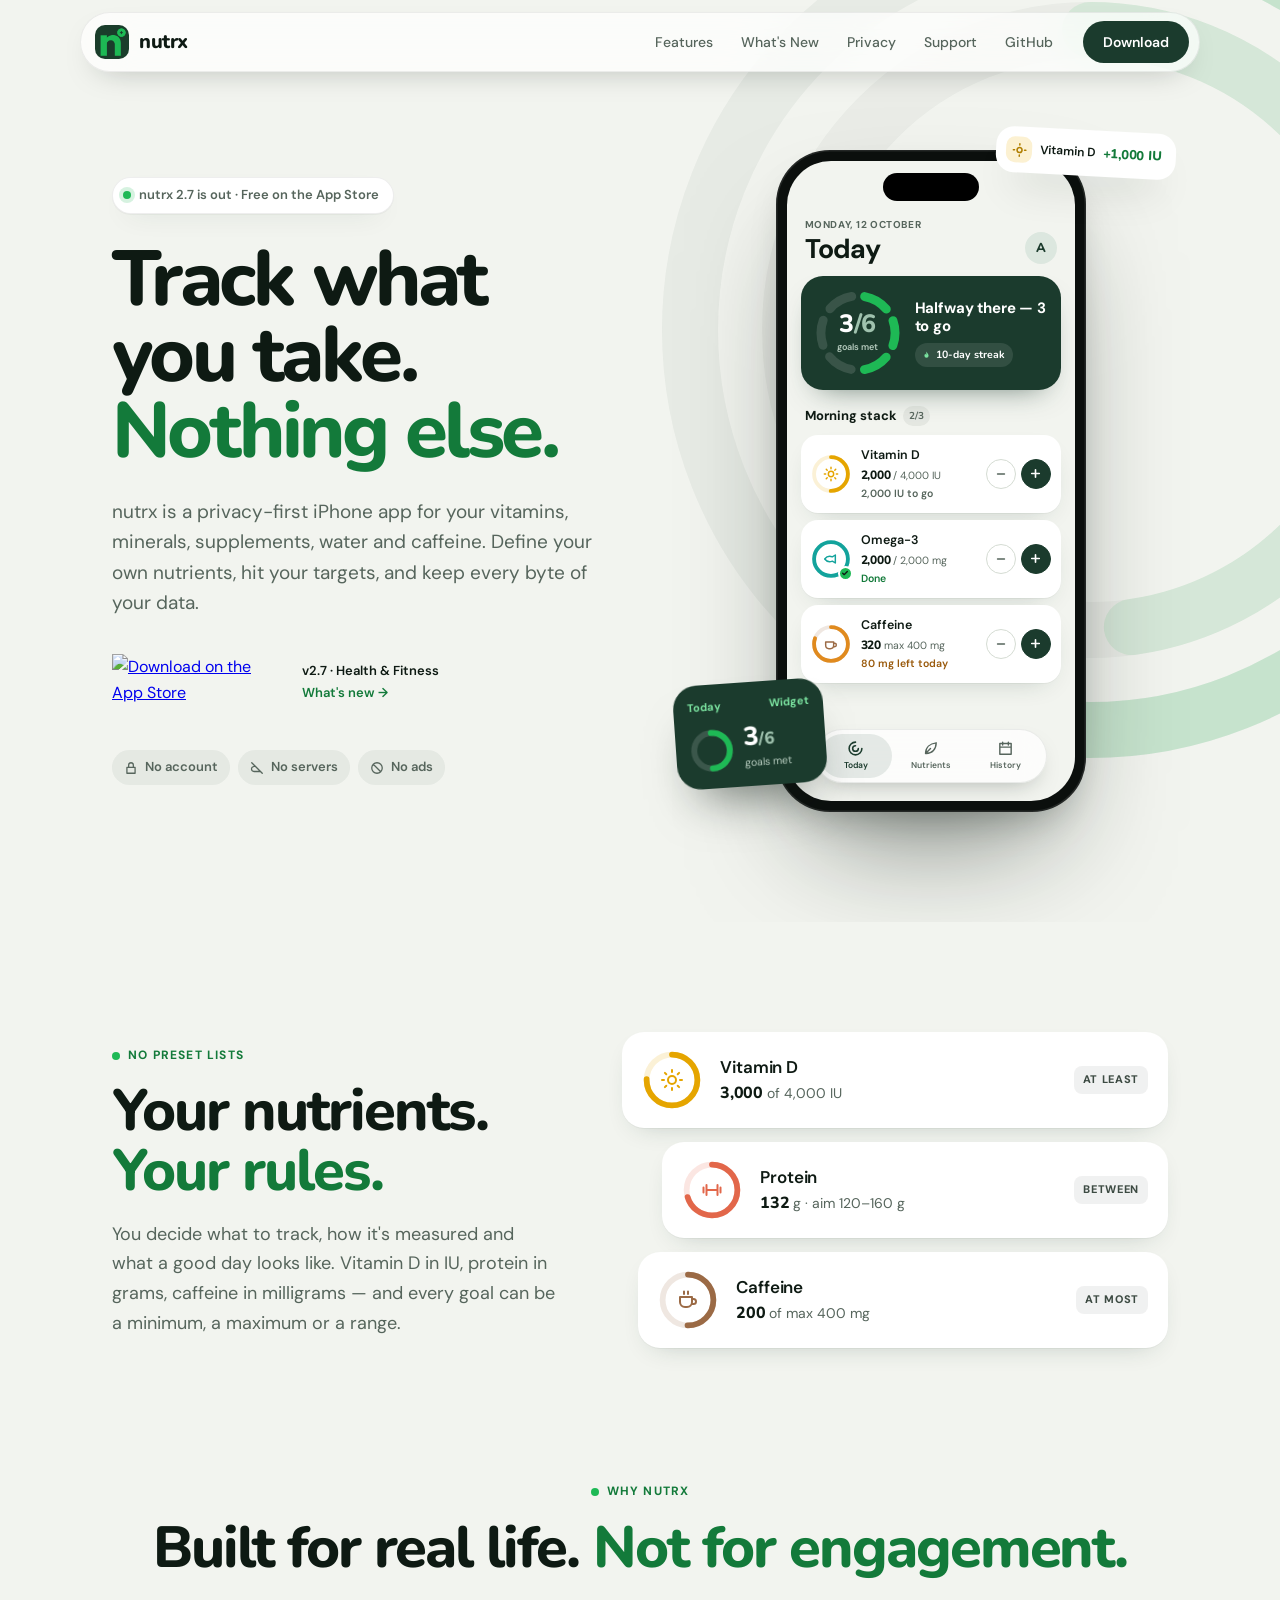
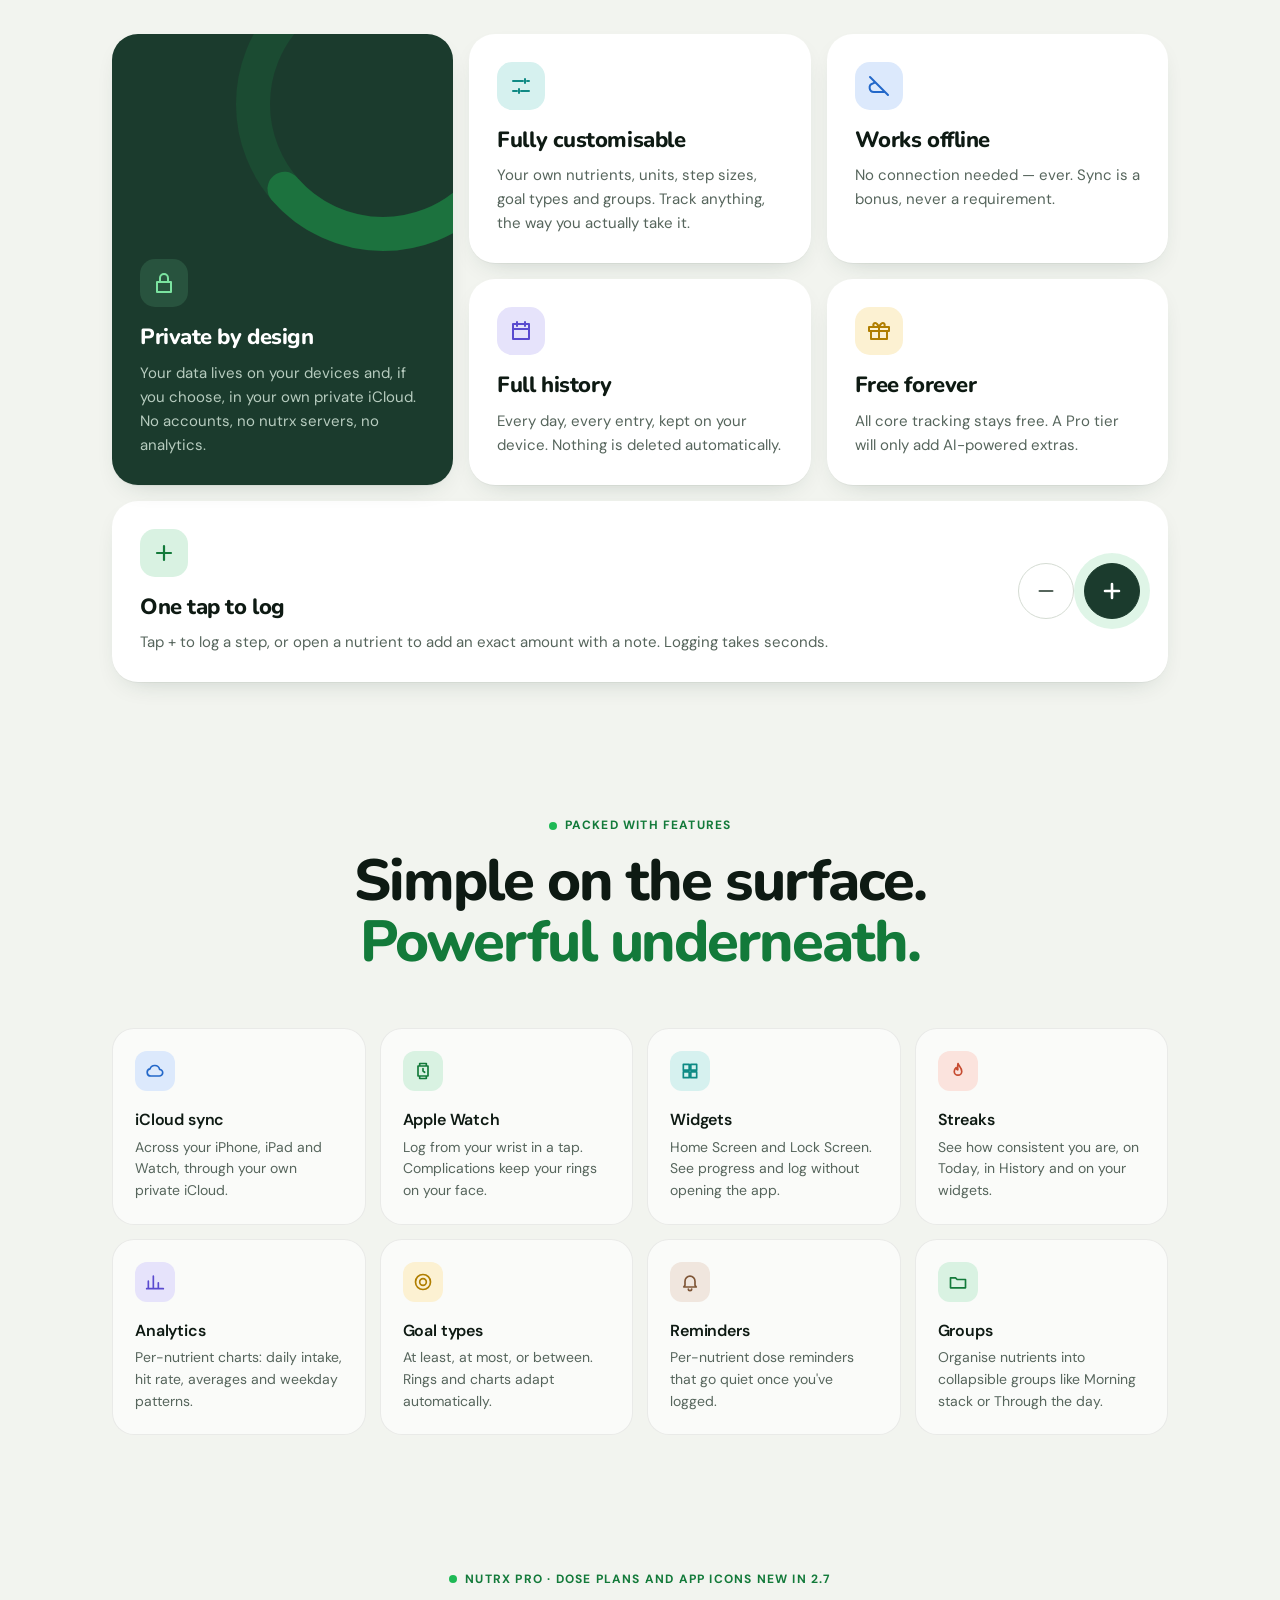
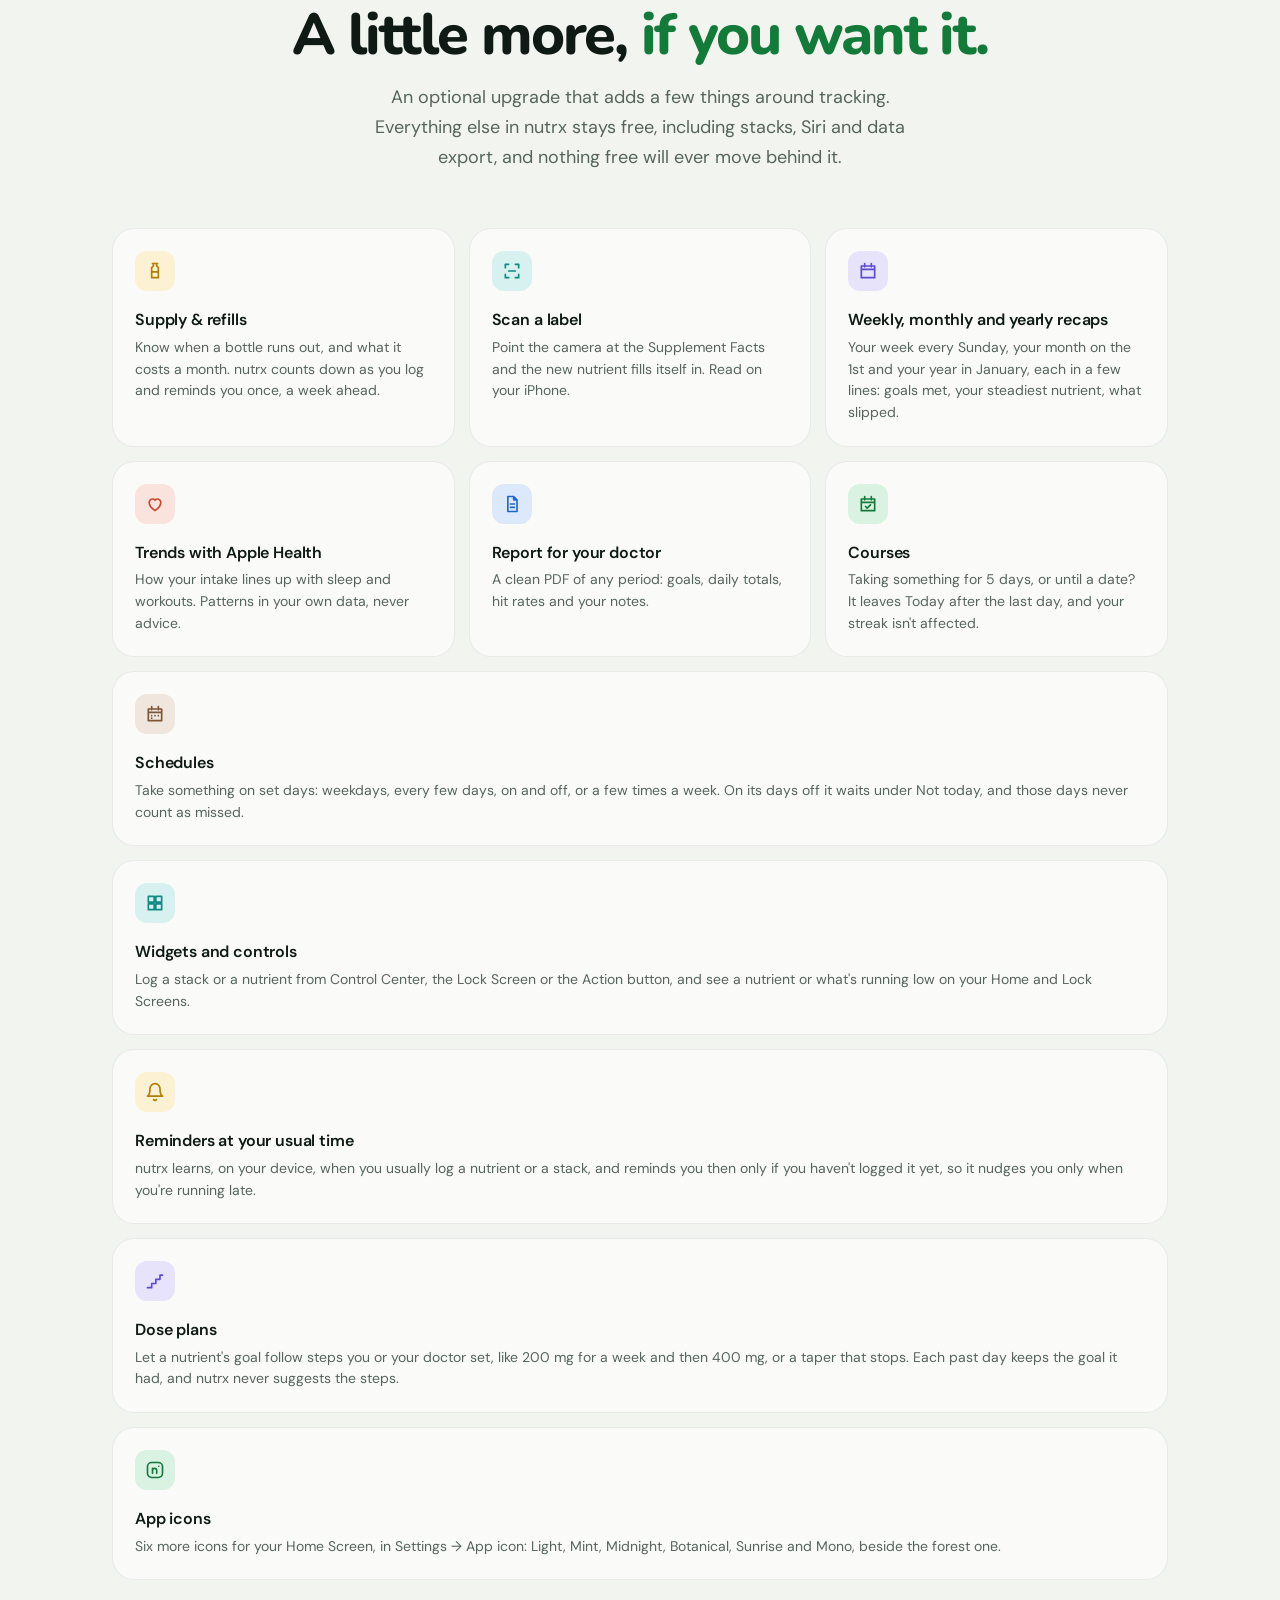
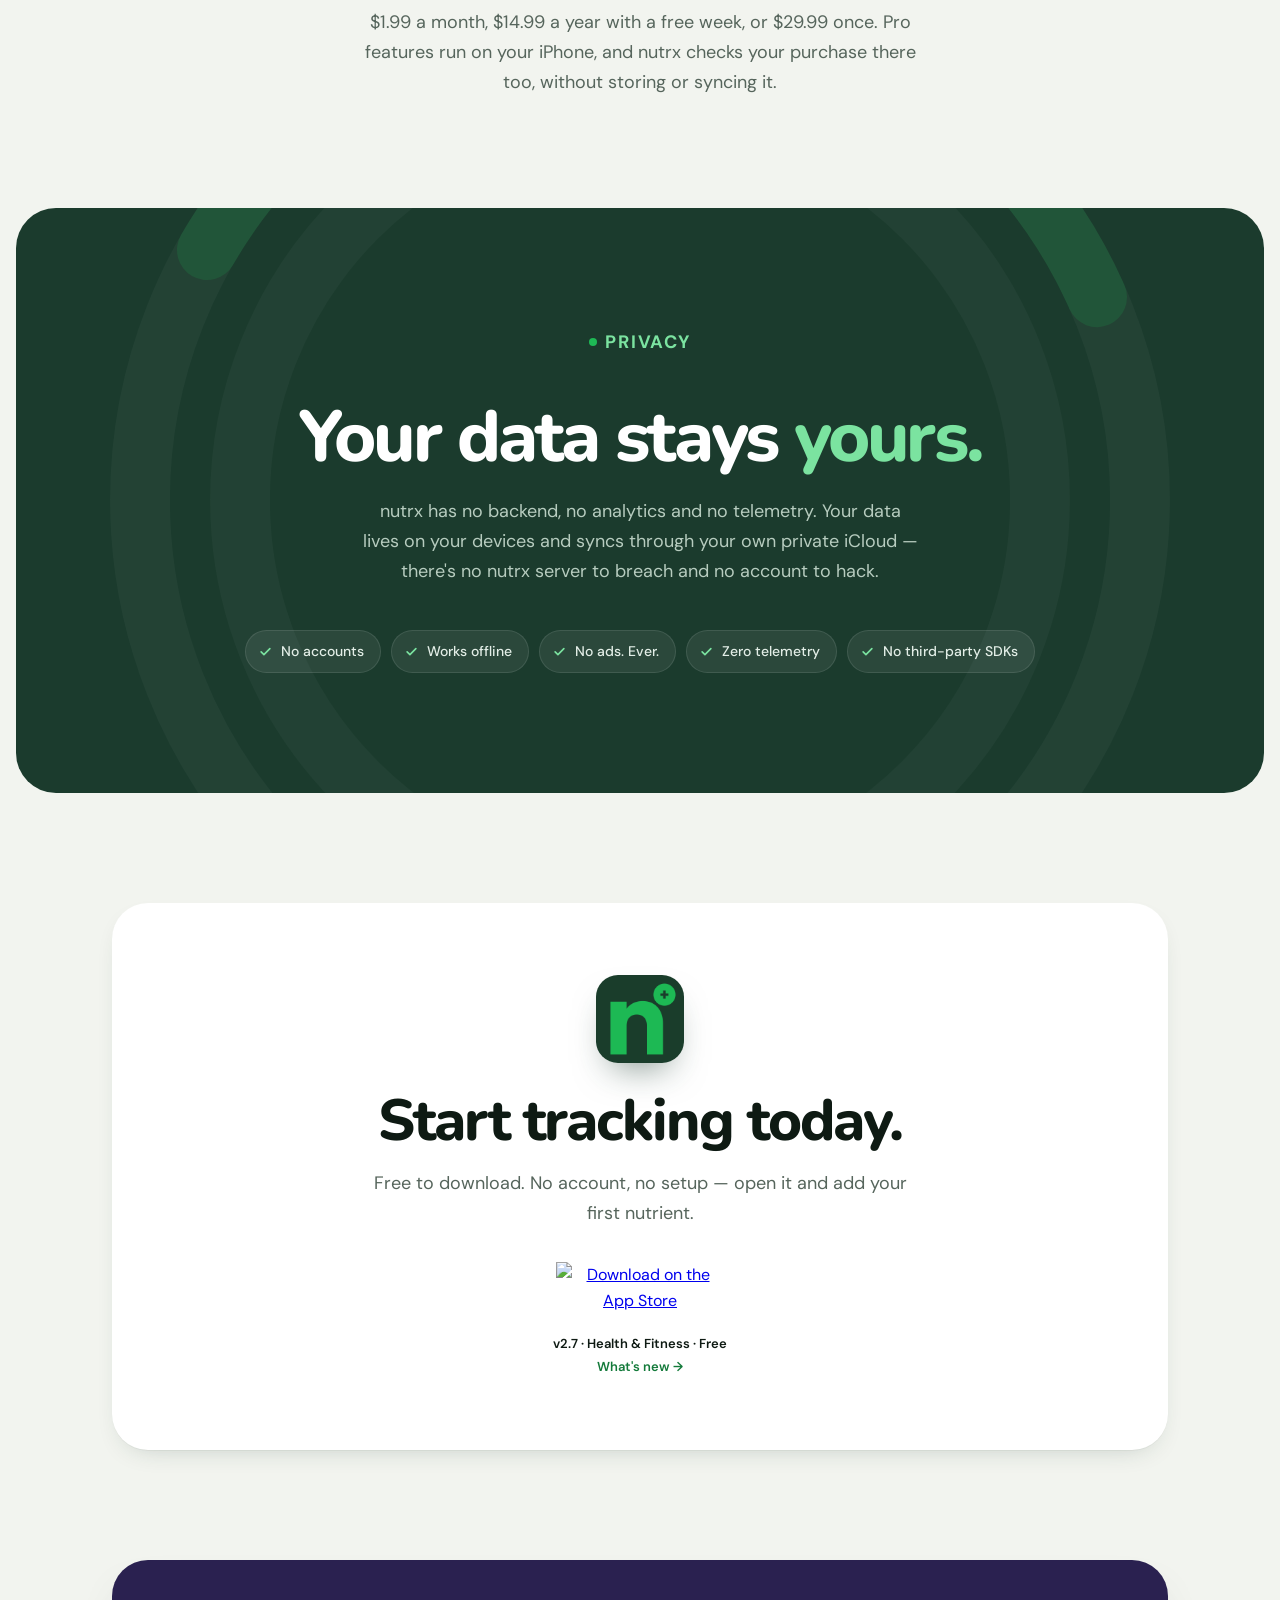
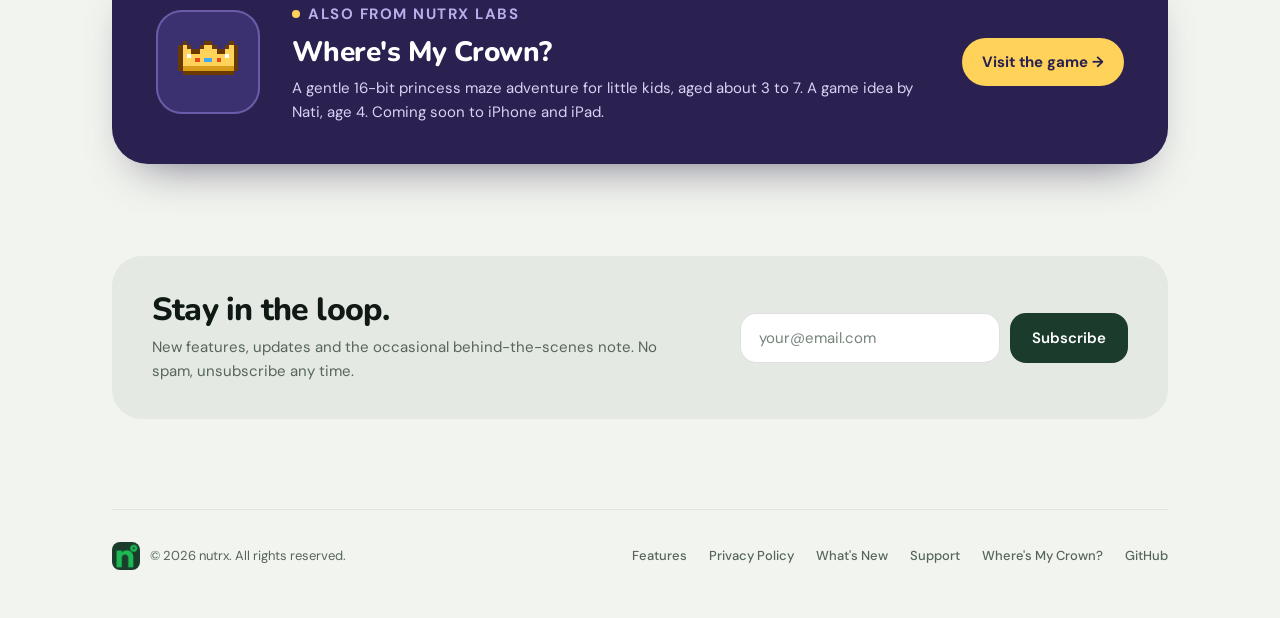
==== commit 60efbb9a: "nutrx 2.7: changelog, version, and dose plans and app icons in the Pro sections (#13) - changelog.js" ====
--- a/index.html
+++ b/index.html
@@ -655,14 +655,14 @@
 
   <div class="wrap hero-grid">
     <div class="hero-copy">
-      <a class="hero-badge fu" href="changelog.html"><span class="badge-dot"></span>nutrx 2.6 is out · Free on the App Store</a>
+      <a class="hero-badge fu" href="changelog.html"><span class="badge-dot"></span>nutrx 2.7 is out · Free on the App Store</a>
       <h1 class="fu">Track what you take. <em>Nothing else.</em></h1>
       <p class="hero-sub fu">nutrx is a privacy-first iPhone app for your vitamins, minerals, supplements, water and caffeine. Define your own nutrients, hit your targets, and keep every byte of your data.</p>
       <div class="hero-cta fu">
         <a class="appstore-btn" href="https://apps.apple.com/us/app/nutrx/id6760843478?itscg=30200&itsct=apps_box_badge&mttnsubad=6760843478">
           <img src="https://toolbox.marketingtools.apple.com/api/v2/badges/download-on-the-app-store/black/en-us?releaseDate=1774224000" alt="Download on the App Store" width="168" height="56">
         </a>
-        <p class="version-tag"><strong>v2.6 · Health &amp; Fitness</strong><a href="changelog.html" class="whats-new-link">What's new →</a></p>
+        <p class="version-tag"><strong>v2.7 · Health &amp; Fitness</strong><a href="changelog.html" class="whats-new-link">What's new →</a></p>
       </div>
       <ul class="hero-facts fu" aria-label="Highlights">
         <li><svg viewBox="0 0 24 24" fill="none" stroke="currentColor" stroke-width="2.2" stroke-linecap="round" stroke-linejoin="round" aria-hidden="true"><path d="M5 11h14v10H5zM8 11V7a4 4 0 0 1 8 0v4"/></svg>No account</li>
@@ -926,7 +926,7 @@
 <section class="section" id="pro" style="padding-top: 20px">
   <div class="wrap">
     <div class="center">
-      <p class="eyebrow fu">nutrx Pro · Monthly and yearly recaps new in 2.6</p>
+      <p class="eyebrow fu">nutrx Pro · Dose plans and app icons new in 2.7</p>
       <h2 class="section-h fu">A little more, <em>if you want it.</em></h2>
       <p class="section-lead fu">An optional upgrade that adds a few things around tracking. Everything else in nutrx stays free, including stacks, Siri and data export, and nothing free will ever move behind it.</p>
     </div>
@@ -976,6 +976,16 @@
         <div class="cap-icon tint-sun"><svg viewBox="0 0 24 24" fill="none" stroke-width="2" stroke-linecap="round" stroke-linejoin="round" aria-hidden="true"><path d="M18 8A6 6 0 0 0 6 8c0 7-3 9-3 9h18s-3-2-3-9M13.73 21a2 2 0 0 1-3.46 0"/></svg></div>
         <h3>Reminders at your usual time</h3>
         <p>nutrx learns, on your device, when you usually log a nutrient or a stack, and reminds you then only if you haven't logged it yet, so it nudges you only when you're running late.</p>
+      </div>
+      <div class="cap cap--full fu">
+        <div class="cap-icon tint-indigo"><svg viewBox="0 0 24 24" fill="none" stroke-width="2" stroke-linecap="round" stroke-linejoin="round" aria-hidden="true"><path d="M3 20h5v-5h5v-5h5V5h3"/></svg></div>
+        <h3>Dose plans</h3>
+        <p>Let a nutrient's goal follow steps you or your doctor set, like 200 mg for a week and then 400 mg, or a taper that stops. Each past day keeps the goal it had, and nutrx never suggests the steps.</p>
+      </div>
+      <div class="cap cap--full fu">
+        <div class="cap-icon tint-green"><svg viewBox="0 0 24 24" fill="none" stroke-width="2" stroke-linecap="round" stroke-linejoin="round" aria-hidden="true"><path d="M8 3h8a5 5 0 0 1 5 5v8a5 5 0 0 1-5 5H8a5 5 0 0 1-5-5V8a5 5 0 0 1 5-5zM9 16v-6M9 12.5a2.5 2.5 0 0 1 5 0V16M16.5 7.5h.01"/></svg></div>
+        <h3>App icons</h3>
+        <p>Six more icons for your Home Screen, in Settings → App icon: Light, Mint, Midnight, Botanical, Sunrise and Mono, beside the forest one.</p>
       </div>
     </div>
 
@@ -1017,7 +1027,7 @@
       <a class="appstore-btn" href="https://apps.apple.com/us/app/nutrx/id6760843478?itscg=30200&itsct=apps_box_badge&mttnsubad=6760843478">
         <img src="https://toolbox.marketingtools.apple.com/api/v2/badges/download-on-the-app-store/black/en-us?releaseDate=1774224000" alt="Download on the App Store" width="168" height="56">
       </a>
-      <p class="version-tag"><strong>v2.6 · Health &amp; Fitness · Free</strong><a href="changelog.html" class="whats-new-link">What's new →</a></p>
+      <p class="version-tag"><strong>v2.7 · Health &amp; Fitness · Free</strong><a href="changelog.html" class="whats-new-link">What's new →</a></p>
     </div>
   </div>
 </section>
